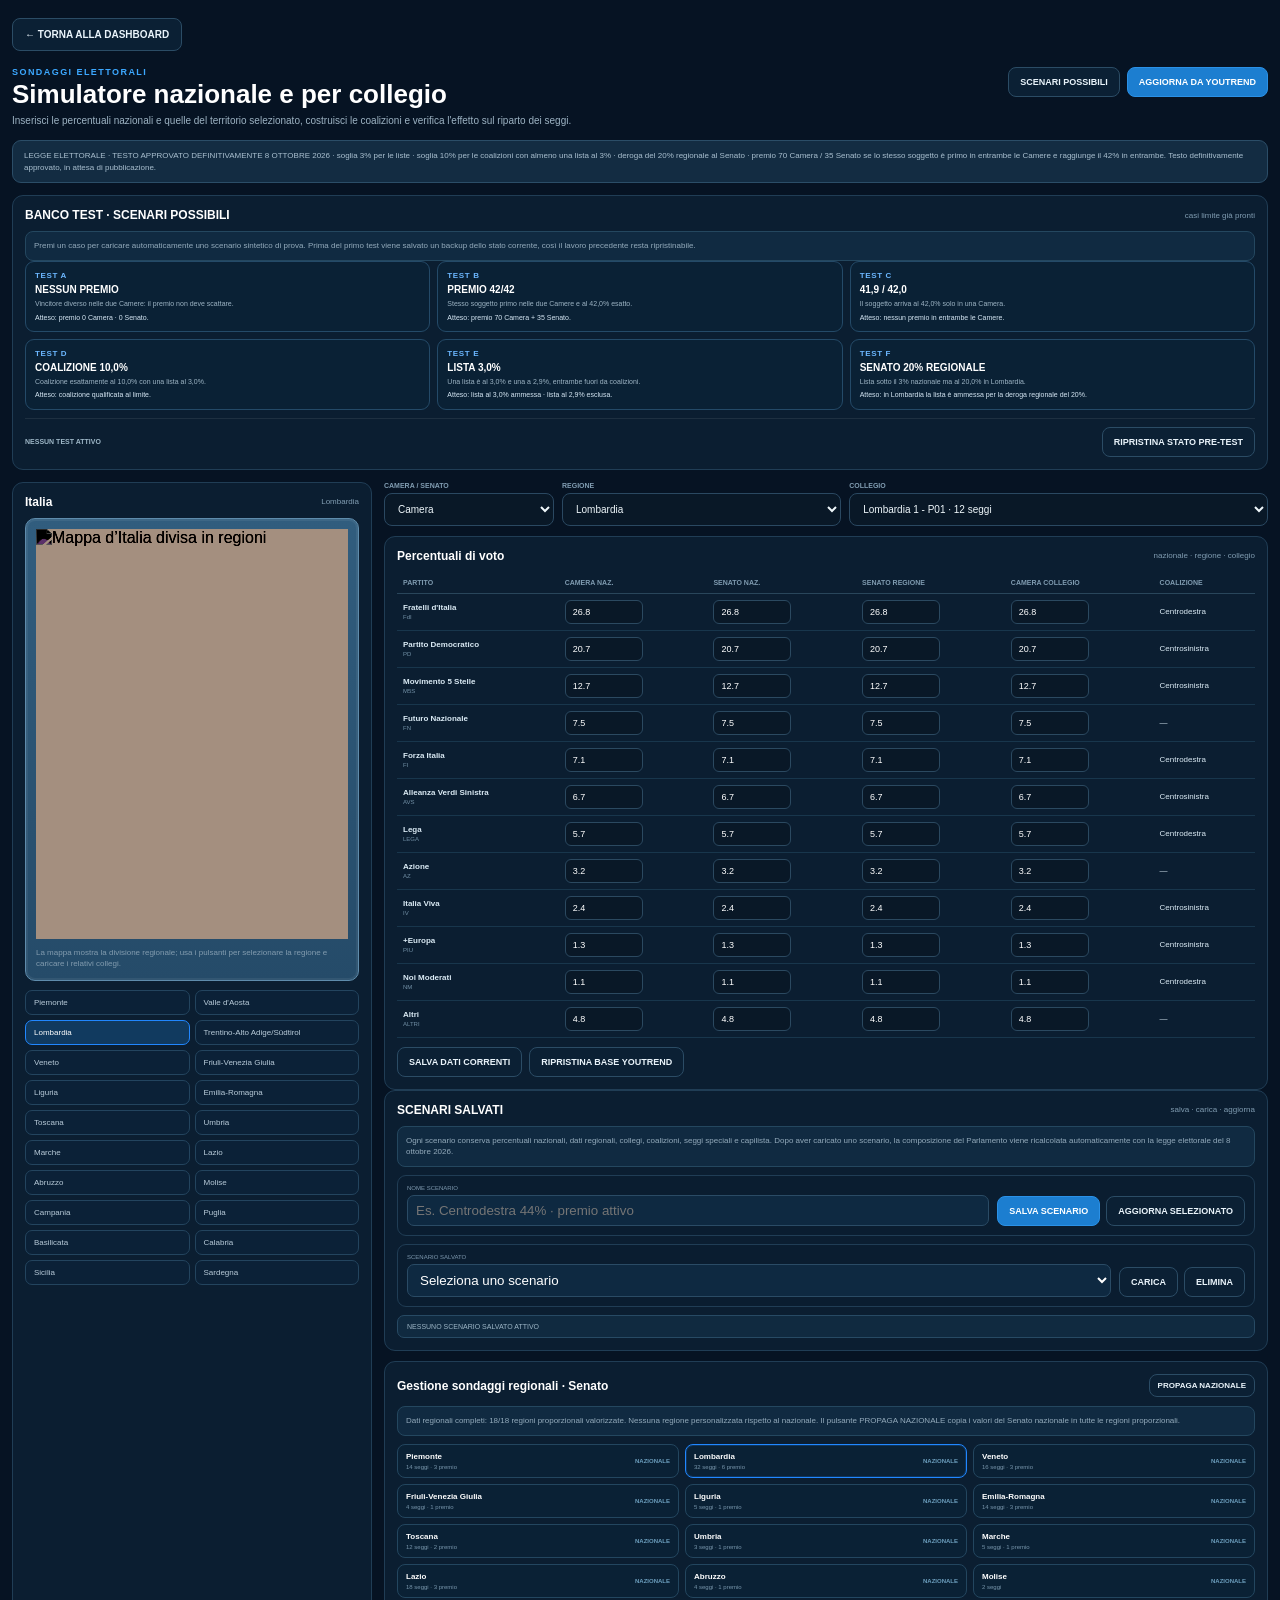
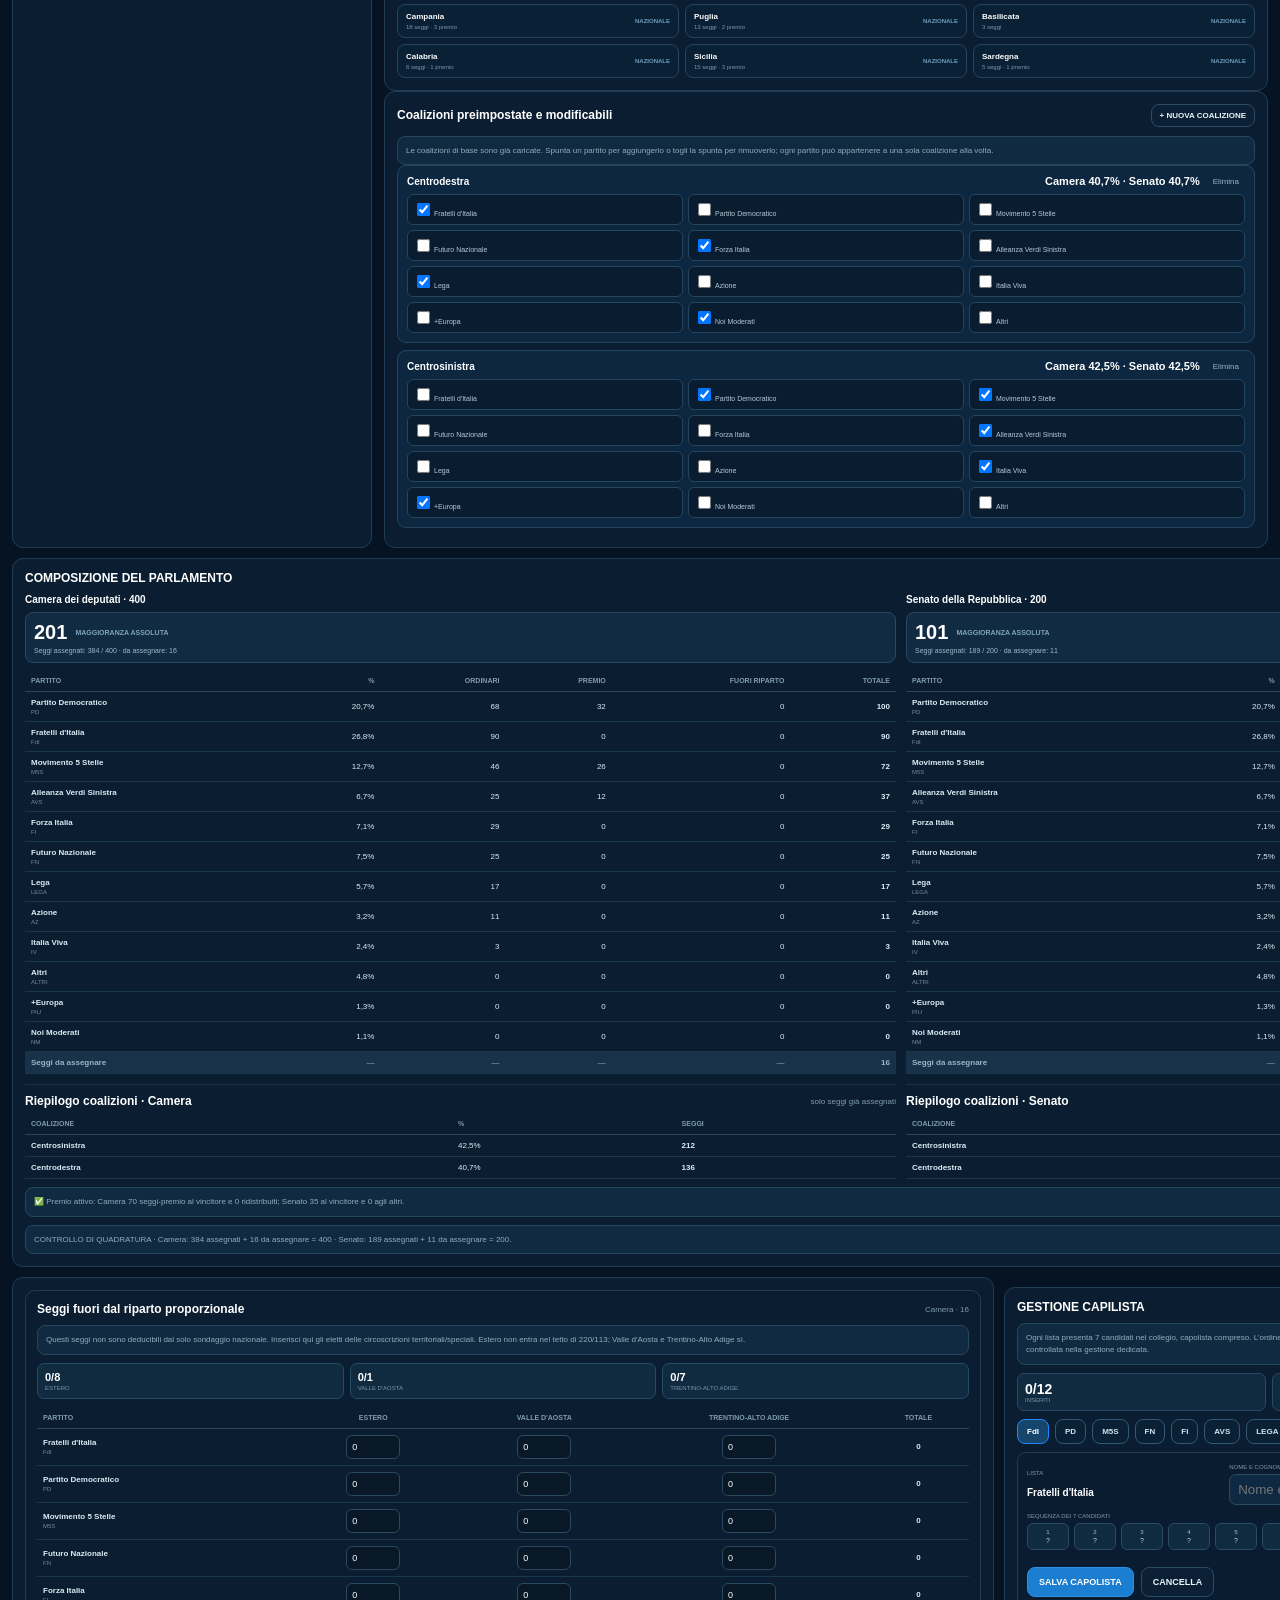
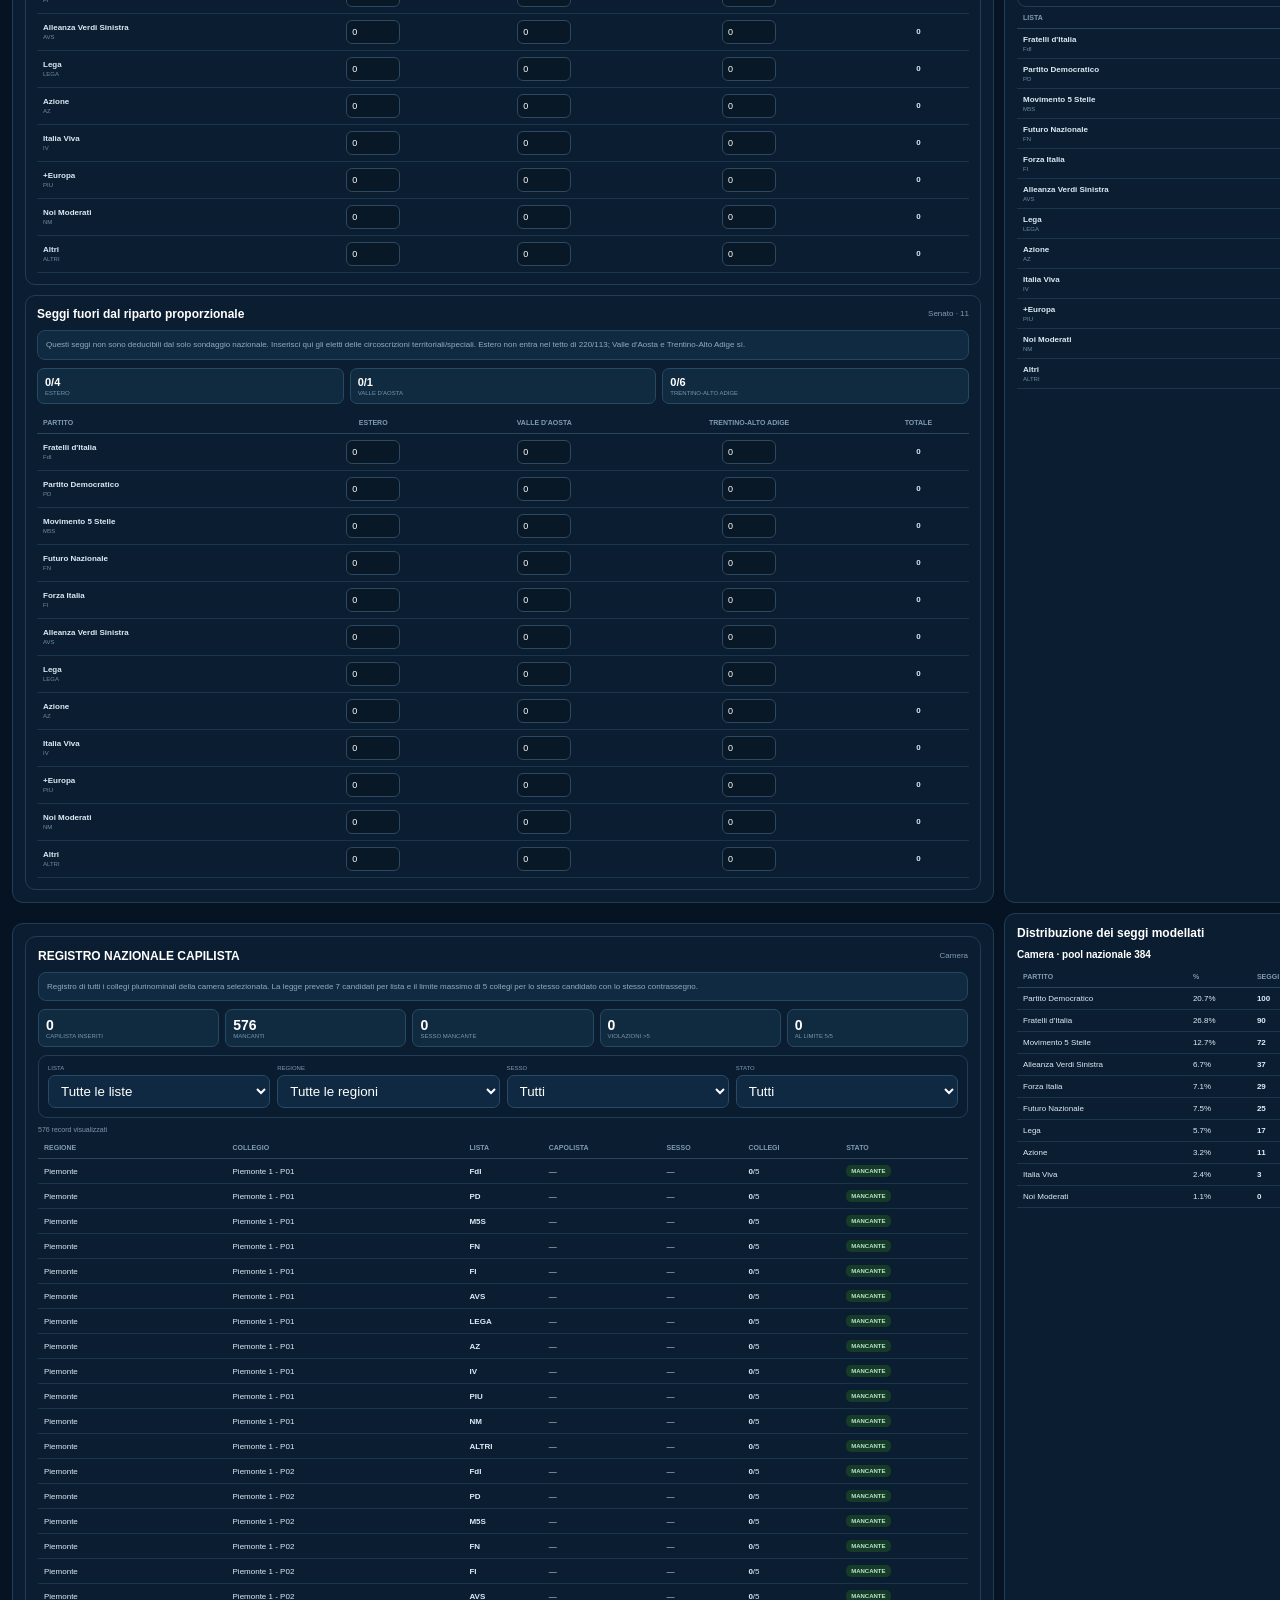
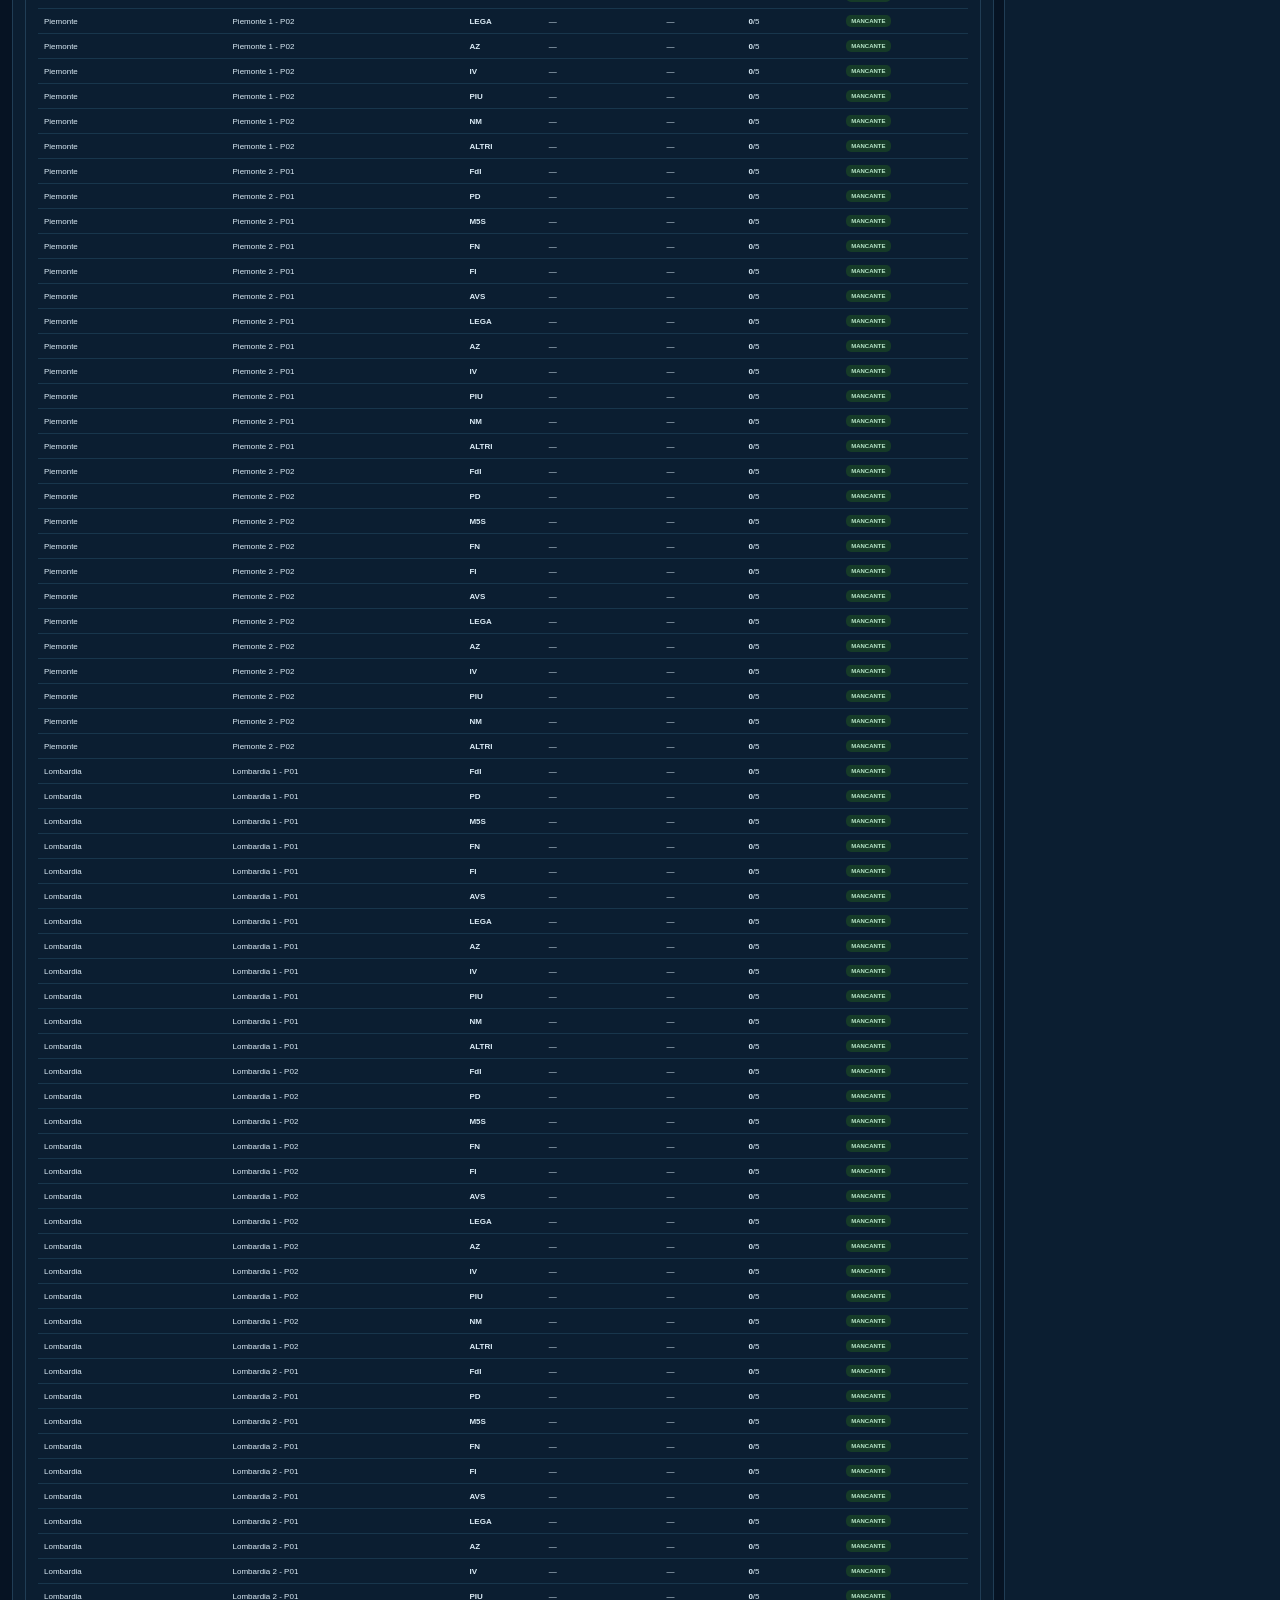
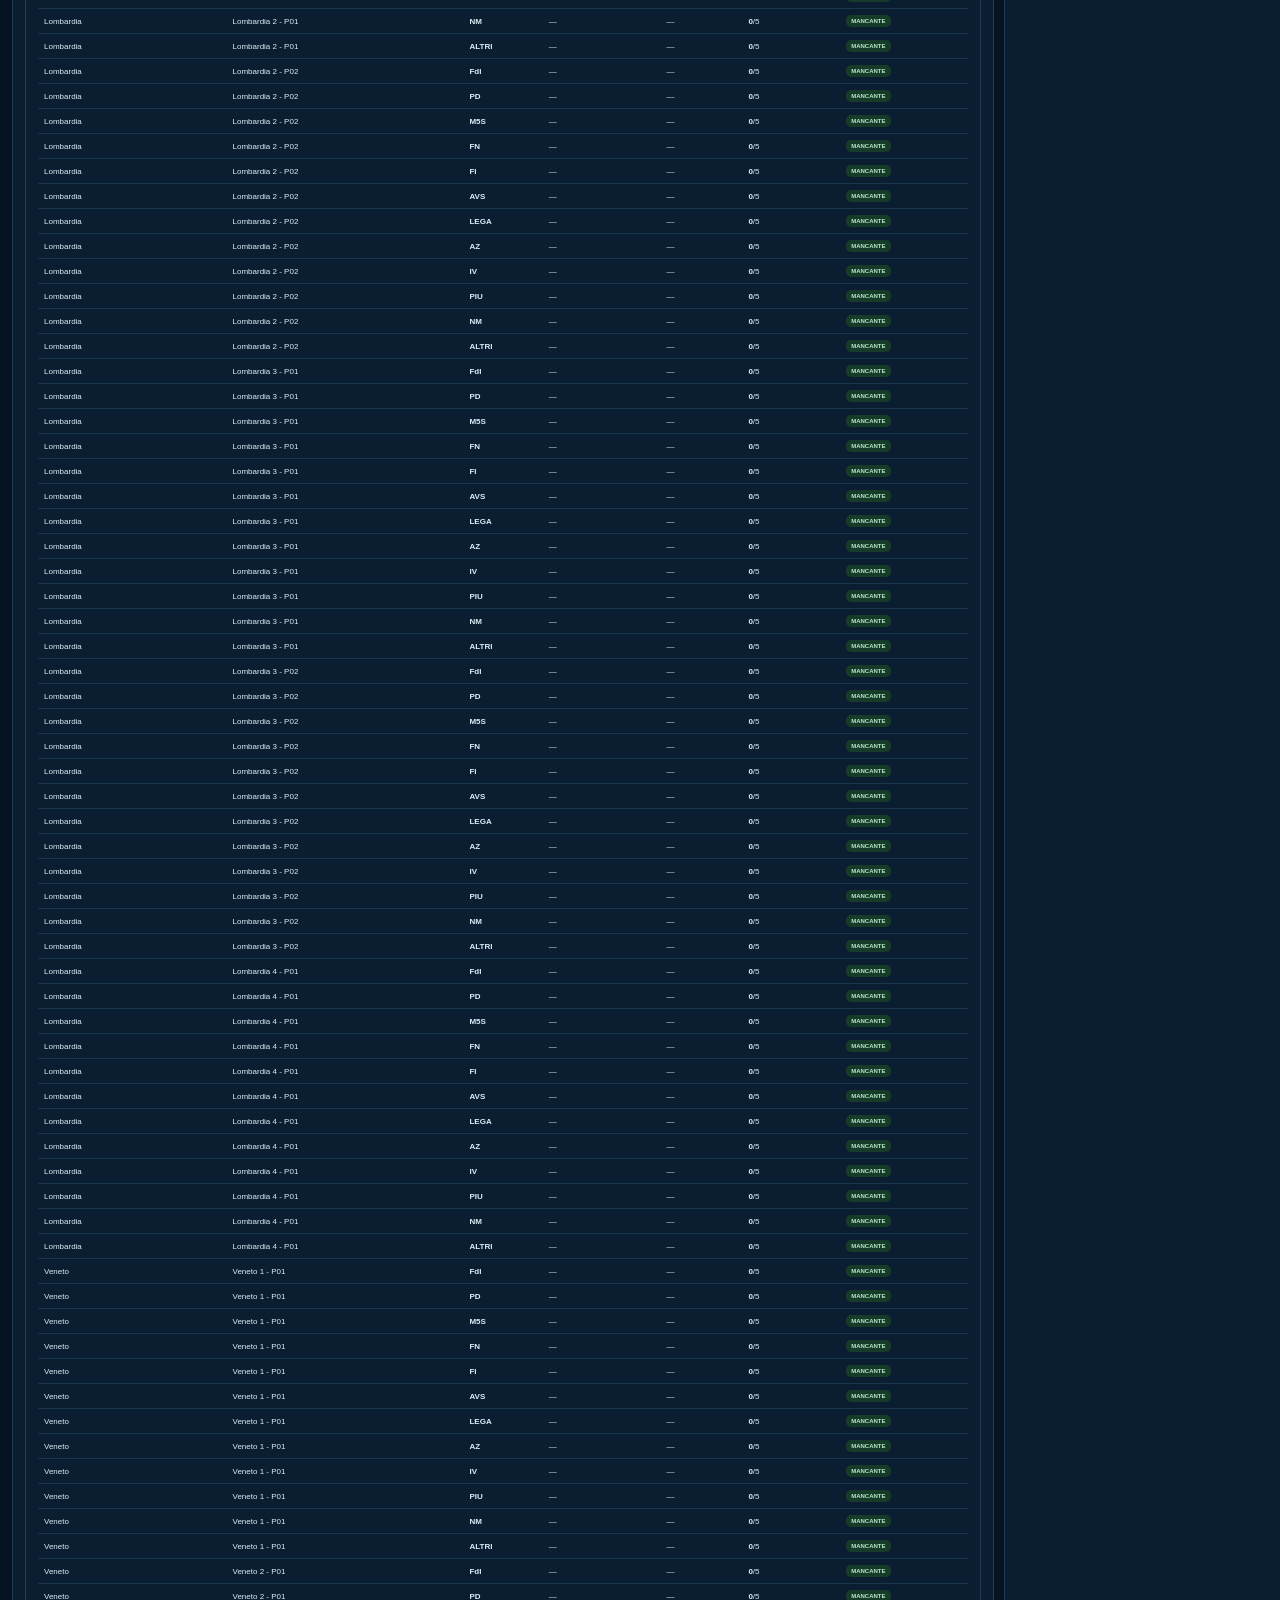
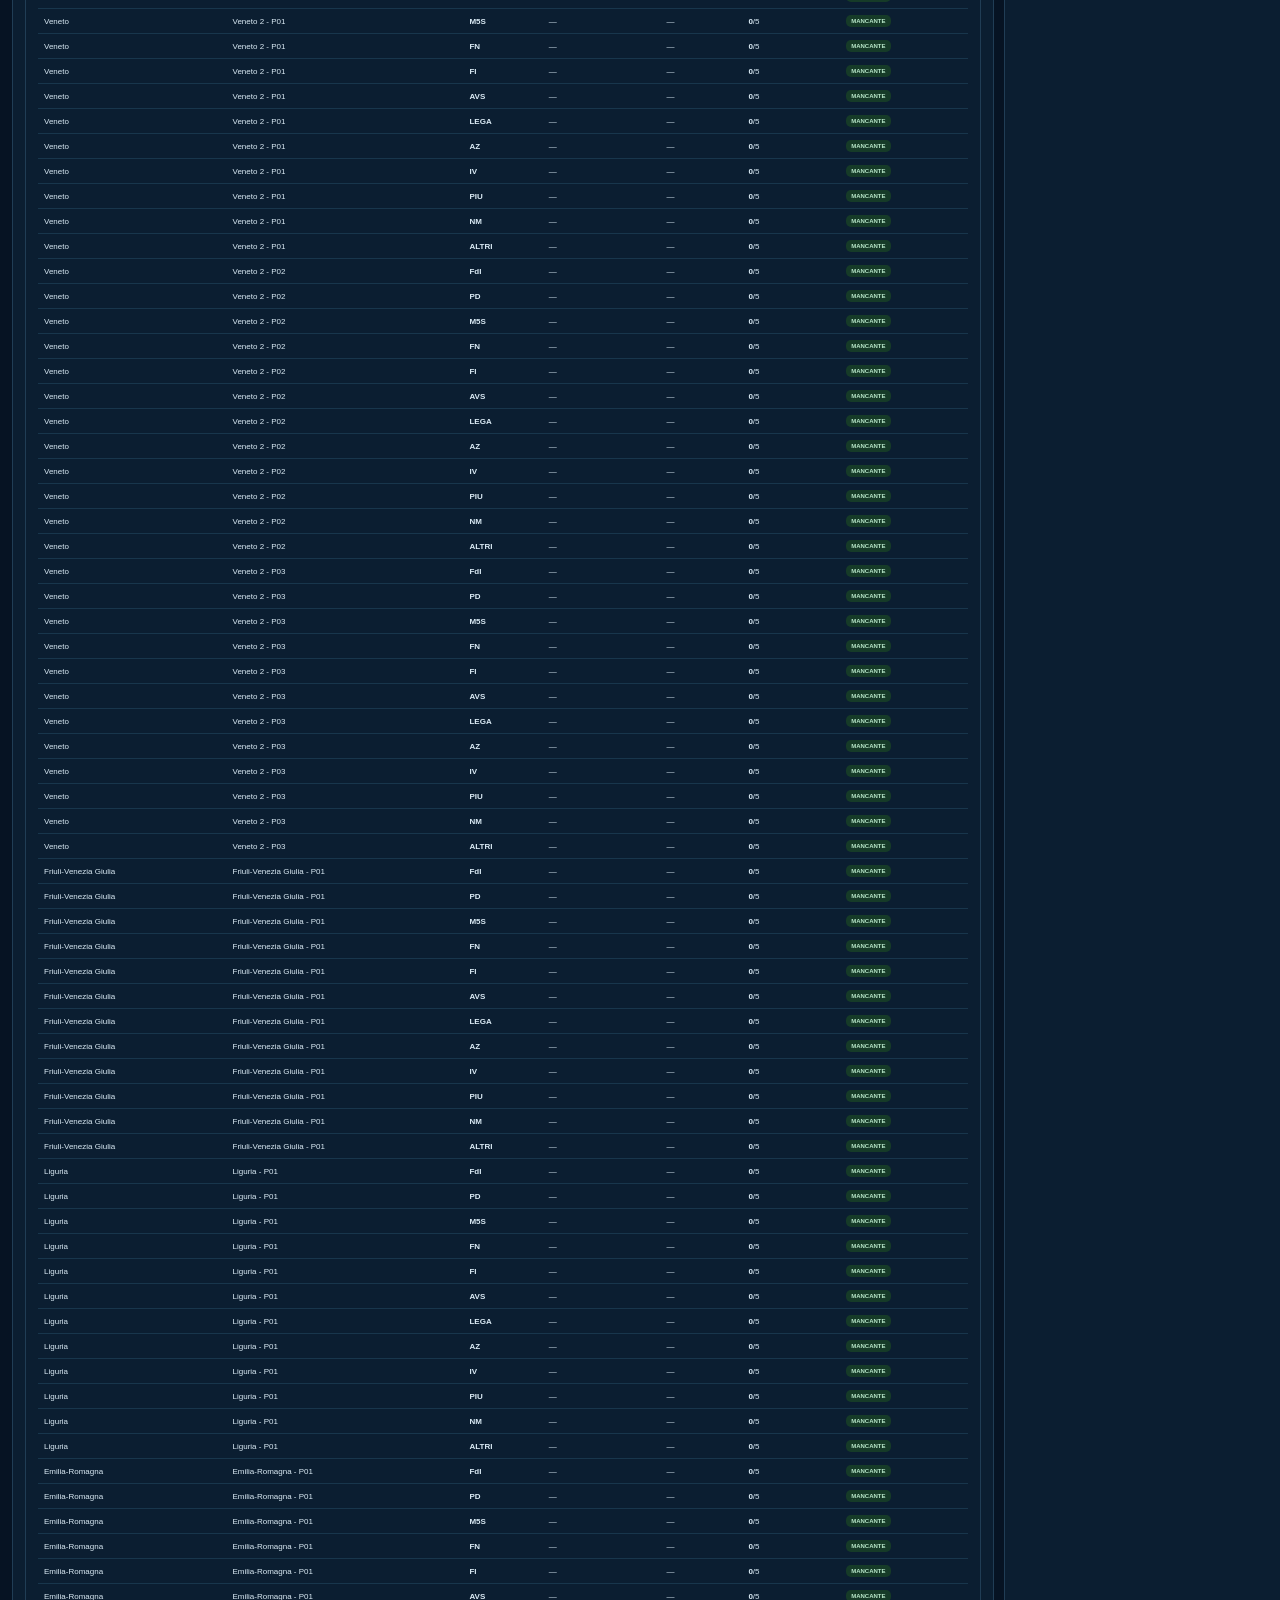
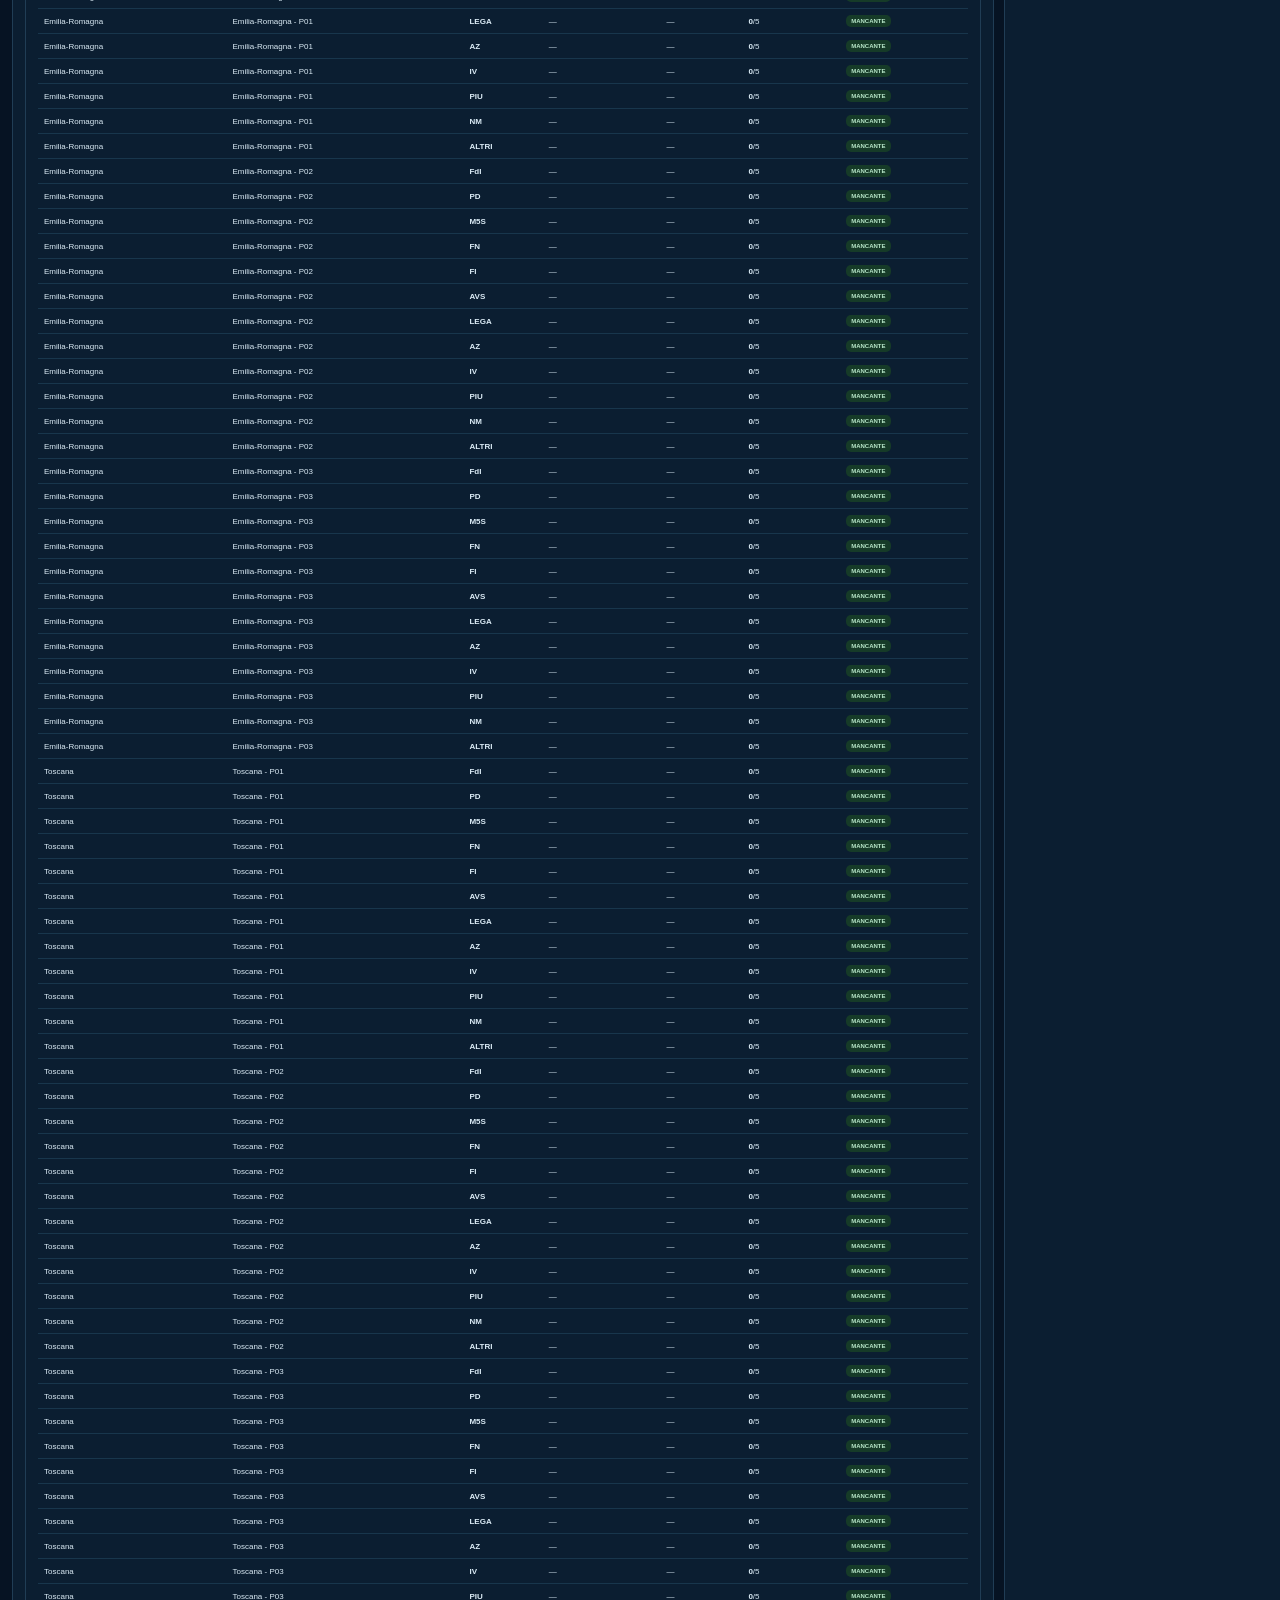
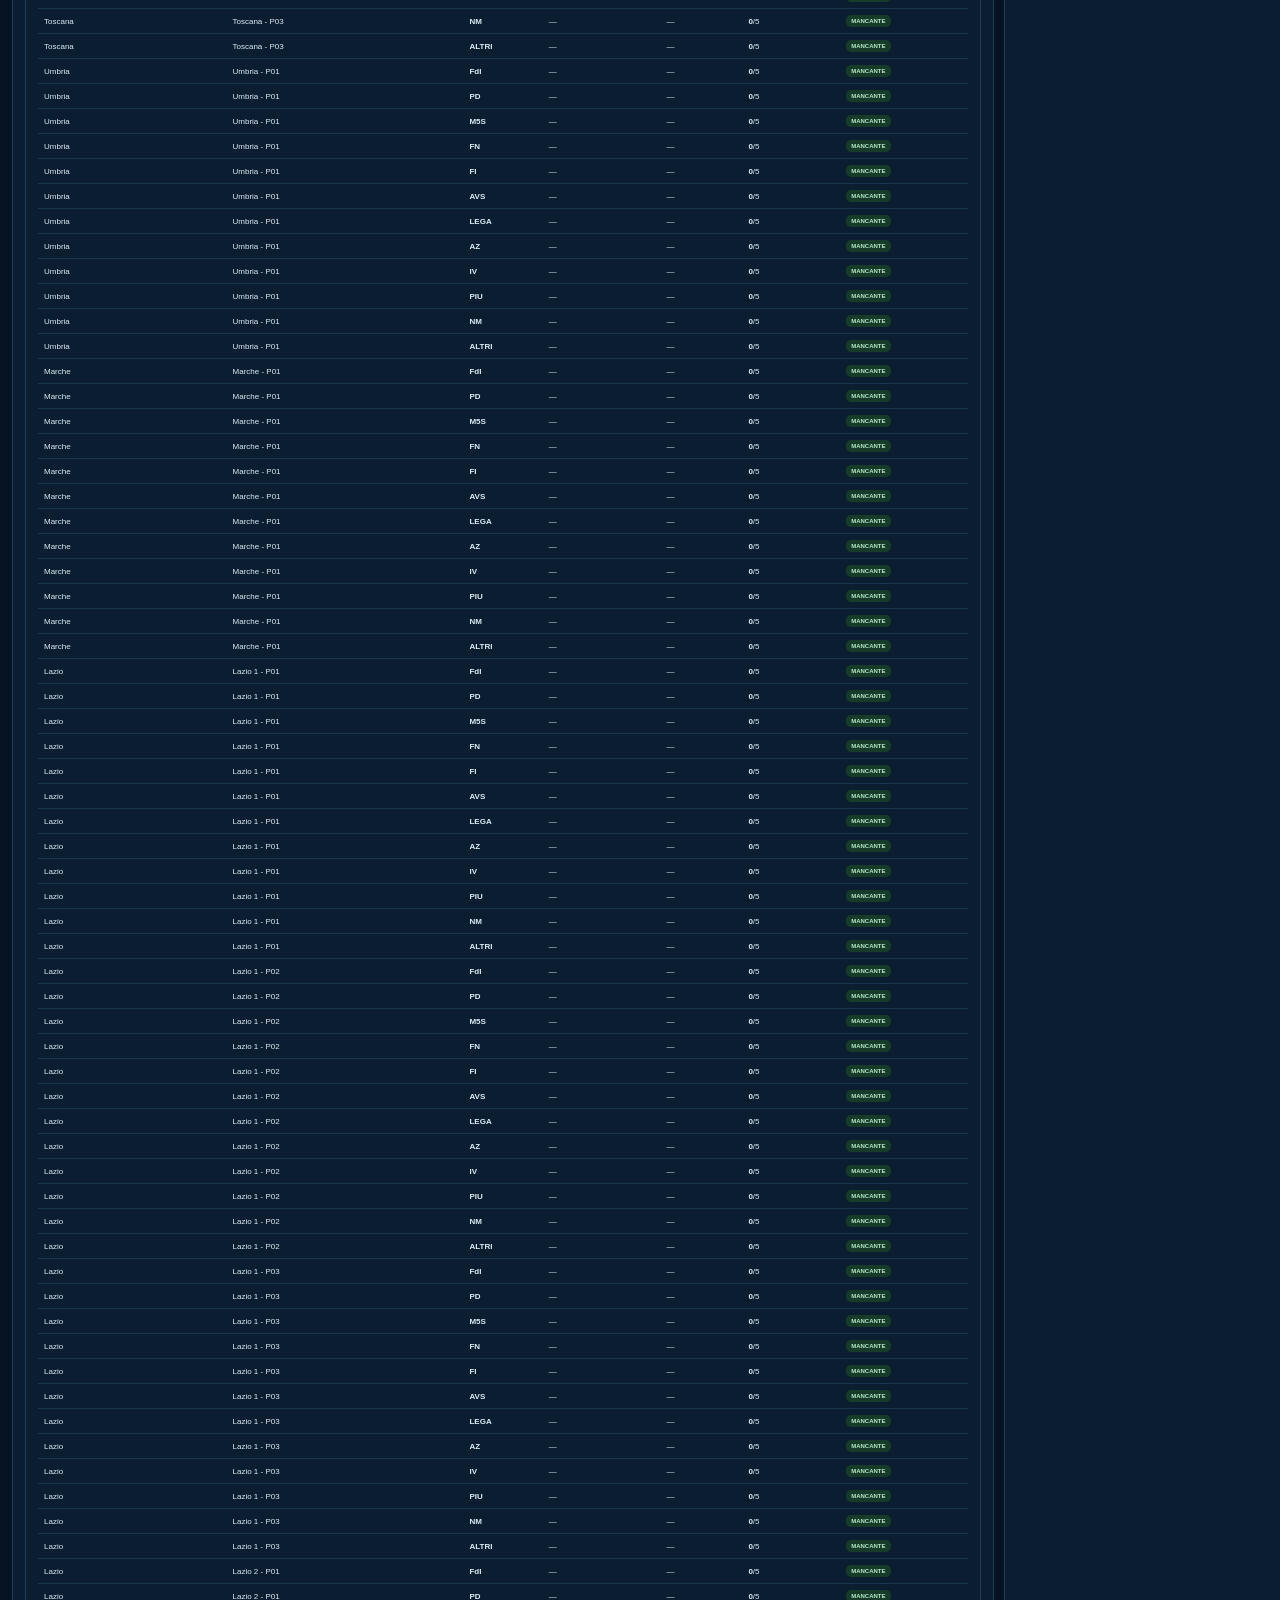
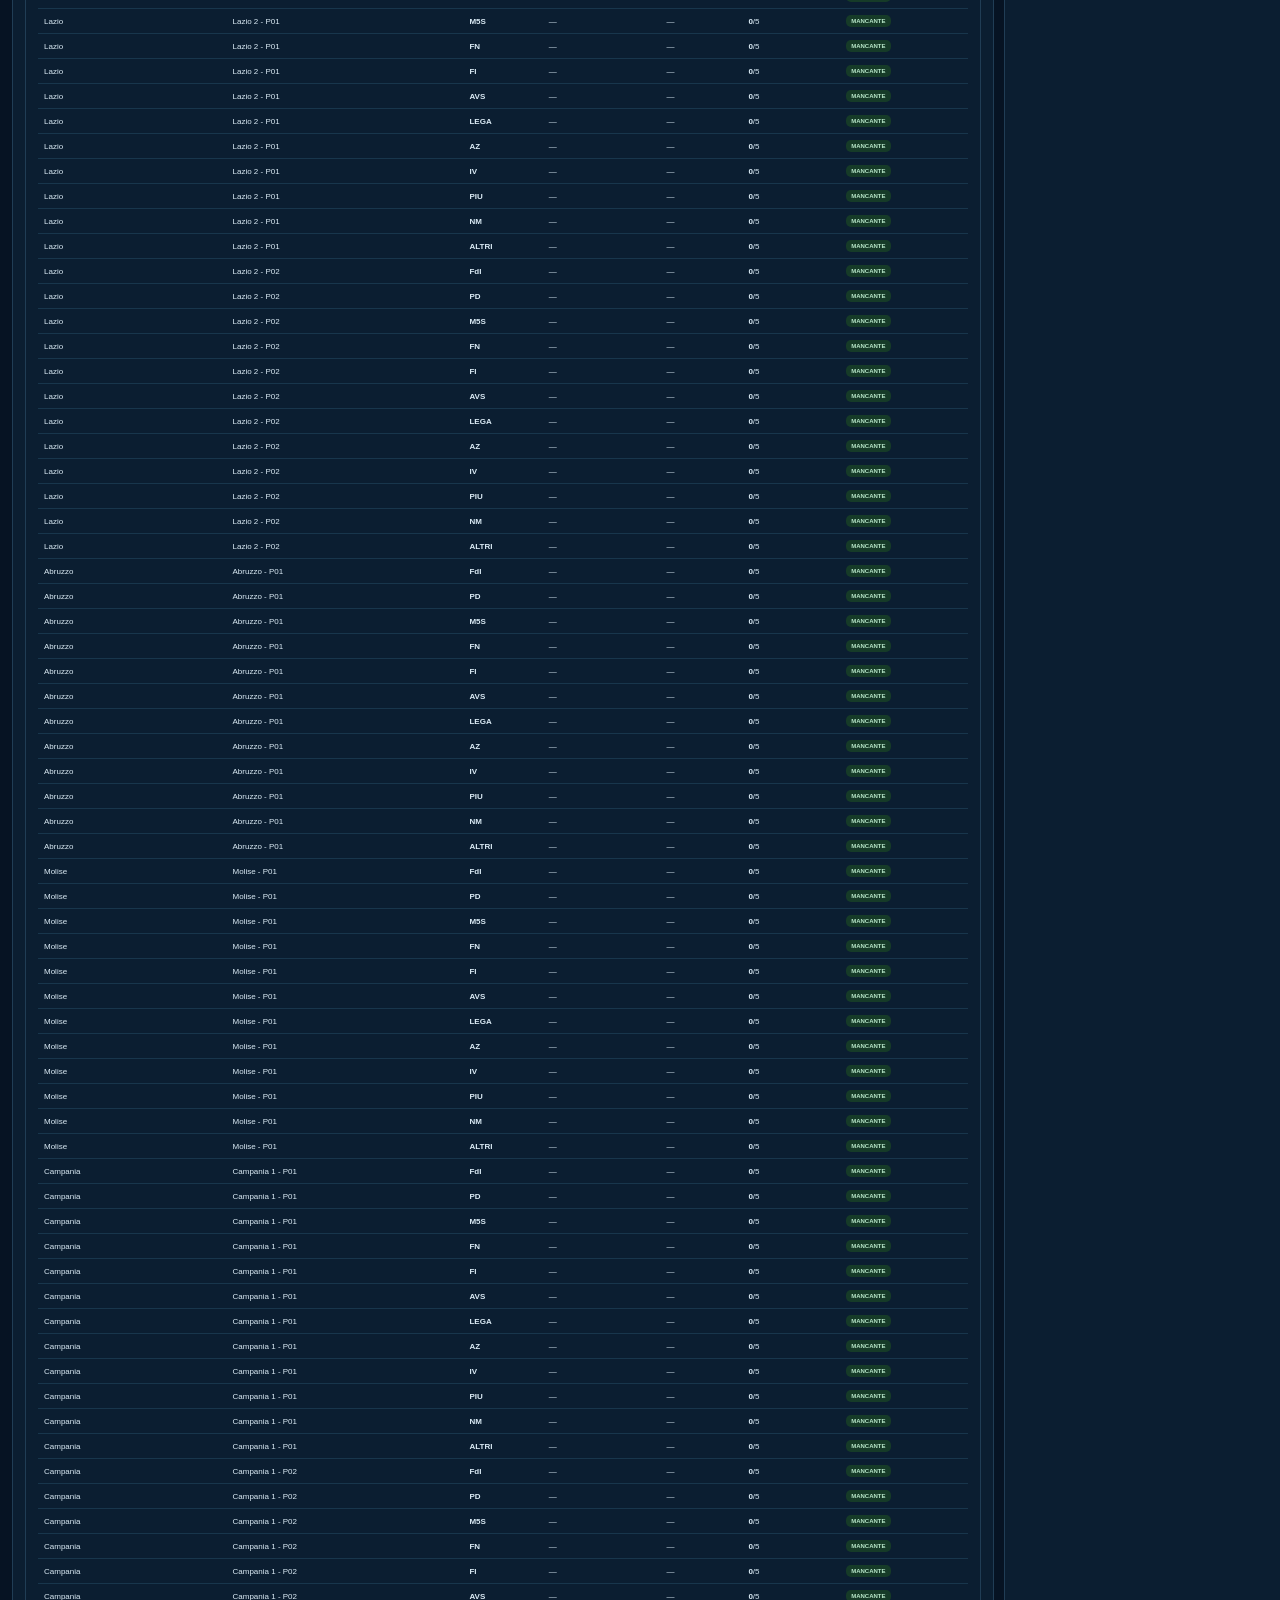
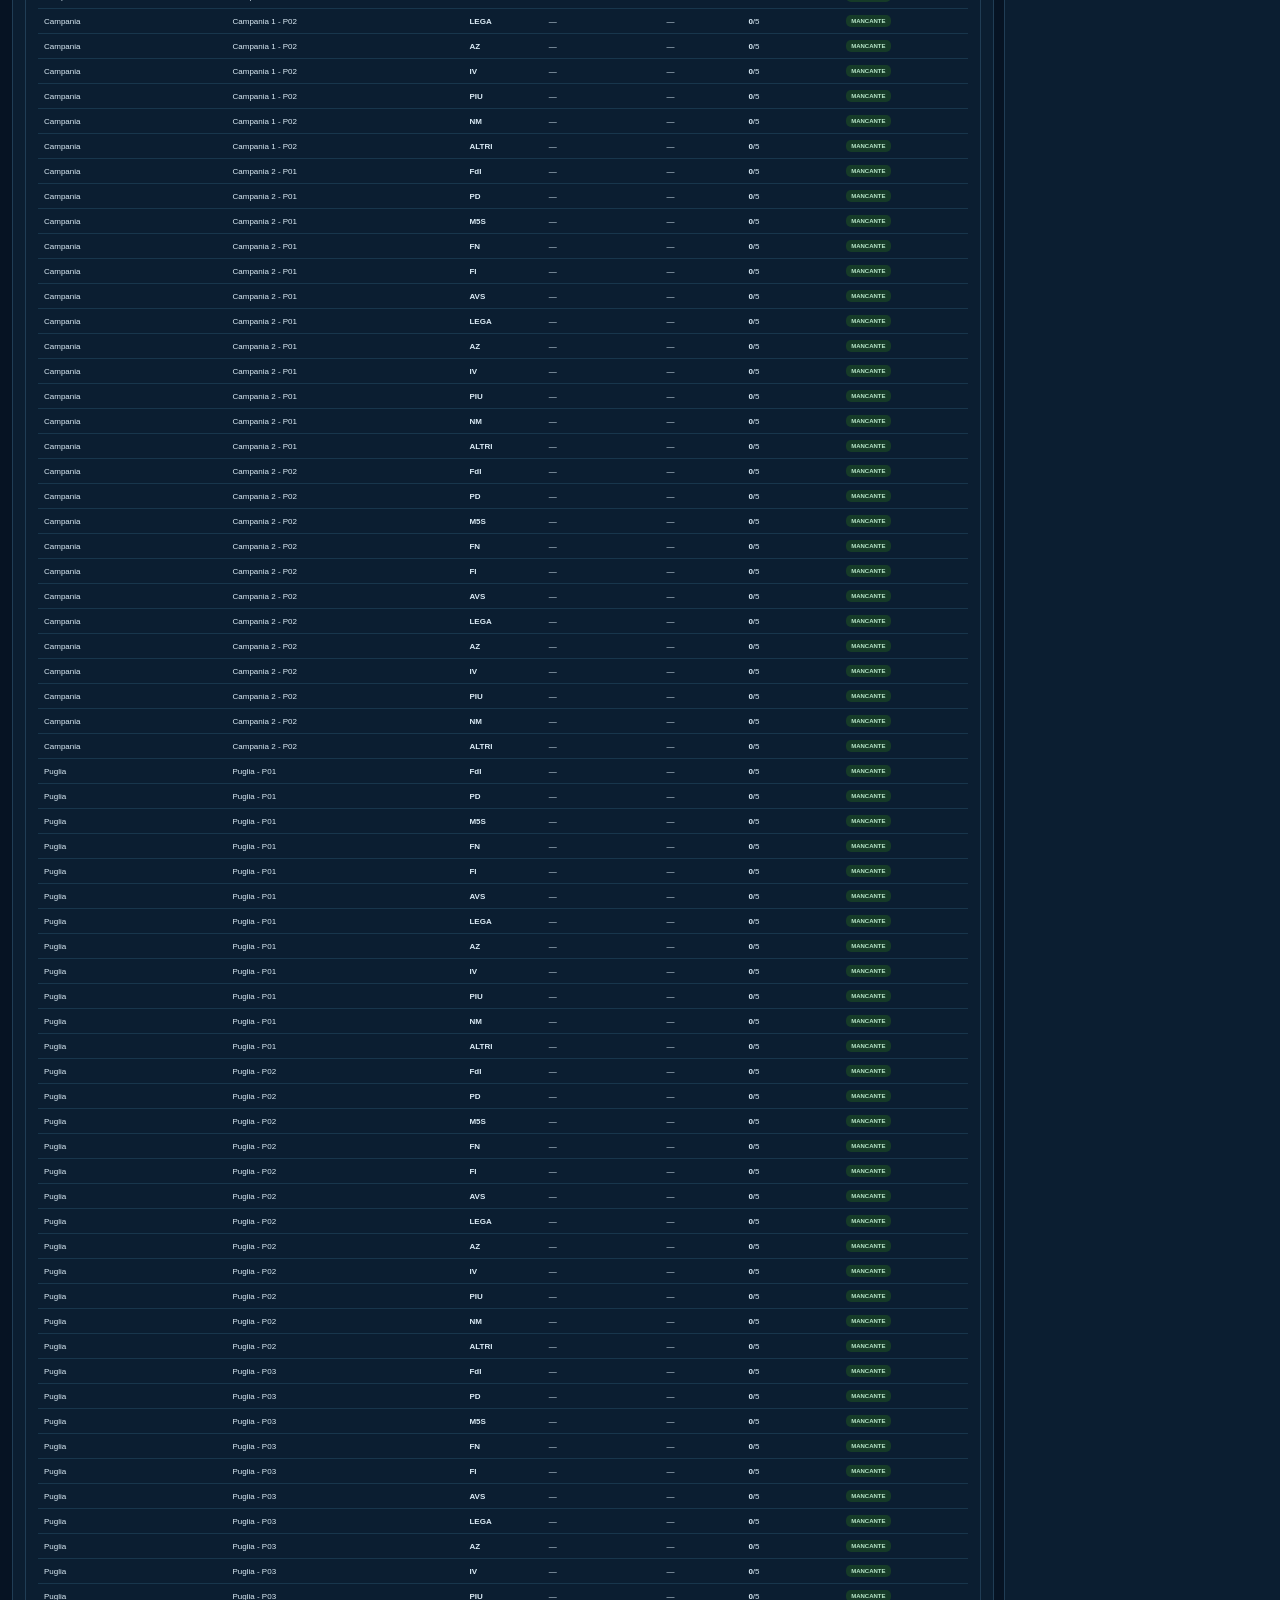
==== sondaggi.html @ 962aa052 "Fix: elimina richiamo residuo al vecchio ripristino posizione" ====
<!doctype html>
<html lang="it">
<head>
<meta charset="utf-8">
<meta name="viewport" content="width=device-width,initial-scale=1,viewport-fit=cover">
<title>Sondaggi — Nuovo sistema elettorale</title>
<style>
html,body{margin:0;padding:0;width:100%;min-height:100%;background:#061323;color:#eaf4fb;font-family:Arial,sans-serif}
body{overflow-x:hidden}
#page{width:100%;min-height:100vh;box-sizing:border-box;padding:12px}
#topnav{display:flex;align-items:center;margin:0 0 10px;position:sticky;top:0;z-index:50;background:#061323;padding:6px 0}#back{display:inline-flex;align-items:center;justify-content:center;gap:6px;padding:10px 12px;border:1px solid #2b4c65;border-radius:8px;background:#0b2034;color:#eaf4fb;font-size:10px;font-weight:900;cursor:pointer}
#tab-sondaggi{display:block;width:100%;min-width:0}
@media(max-width:700px){
  #page{padding:8px}
  #topnav{display:block}
  #back{width:100%;min-height:42px;font-size:11px}
}
</style>
</head>
<body>
<div id="page">
  <div id="topnav">
    <button id="back" type="button">← TORNA ALLA DASHBOARD</button>
  </div>
  <div id="tab-sondaggi"></div>
</div>
<script>
(function(){
  "use strict";
  const back=document.getElementById("back");
  if("scrollRestoration" in history)history.scrollRestoration="manual";
  function goTop(){
    try{window.scrollTo(0,0);}catch(_){}
  }
  window.addEventListener("pageshow",goTop);
  window.addEventListener("load",()=>{goTop();setTimeout(goTop,150);setTimeout(goTop,500);});
  back.addEventListener("click",()=>{
    window.location.href="index.html?v=20261011-dashboard";
  });
  const s=document.createElement("script");
  s.id="sondaggi-app-standalone";
  s.src="sondaggi-app.js?v=20261011-scenari3";
  s.async=false;
  s.addEventListener("load",()=>{
    goTop();
    setTimeout(goTop,80);
    setTimeout(goTop,250);
    setTimeout(goTop,700);
  });
  s.addEventListener("error",()=>{
    const host=document.getElementById("tab-sondaggi");
    host.innerHTML='<div style="padding:16px;border:1px solid #7a3044;border-radius:10px;background:#321522;color:#ffd7df;font:600 13px/1.4 Arial,sans-serif">Impossibile caricare il modulo Sondaggi.</div>';
  });
  (document.head||document.documentElement).appendChild(s);
})();
</script>
</body>
</html>
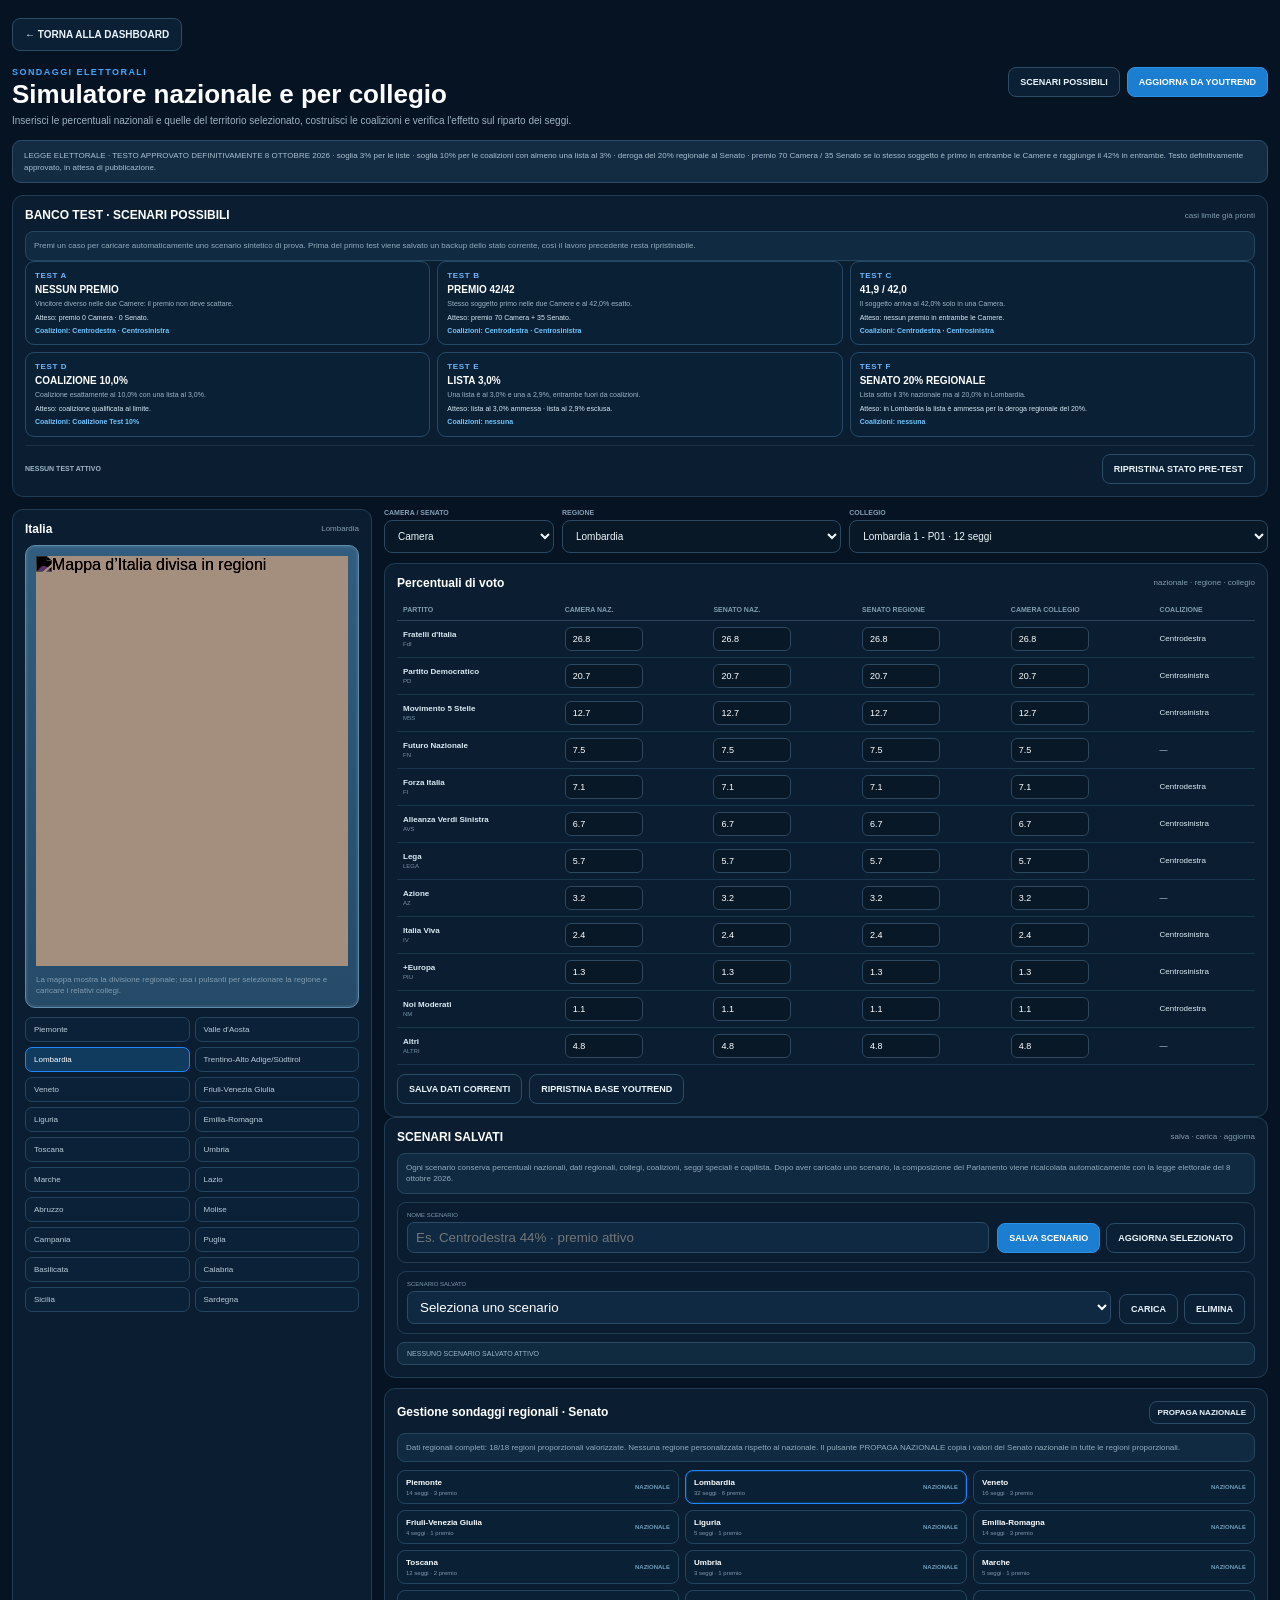
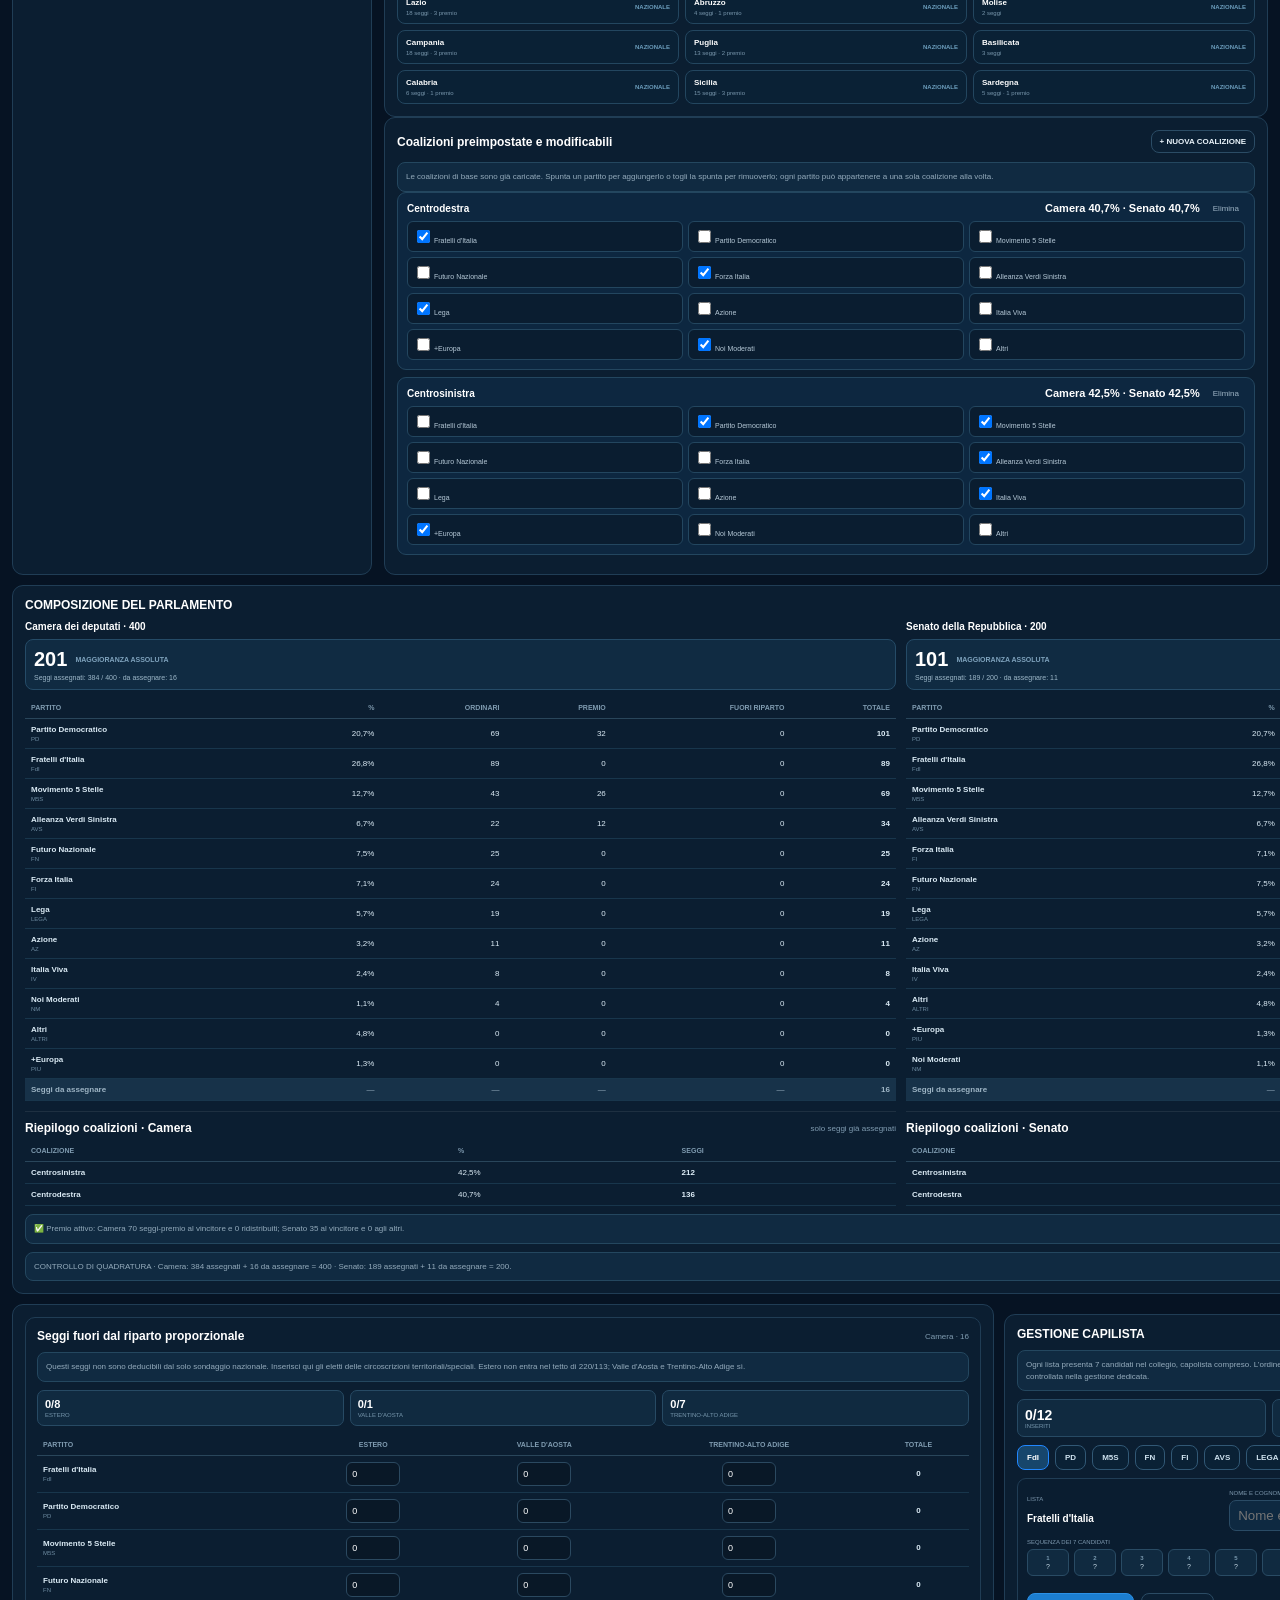
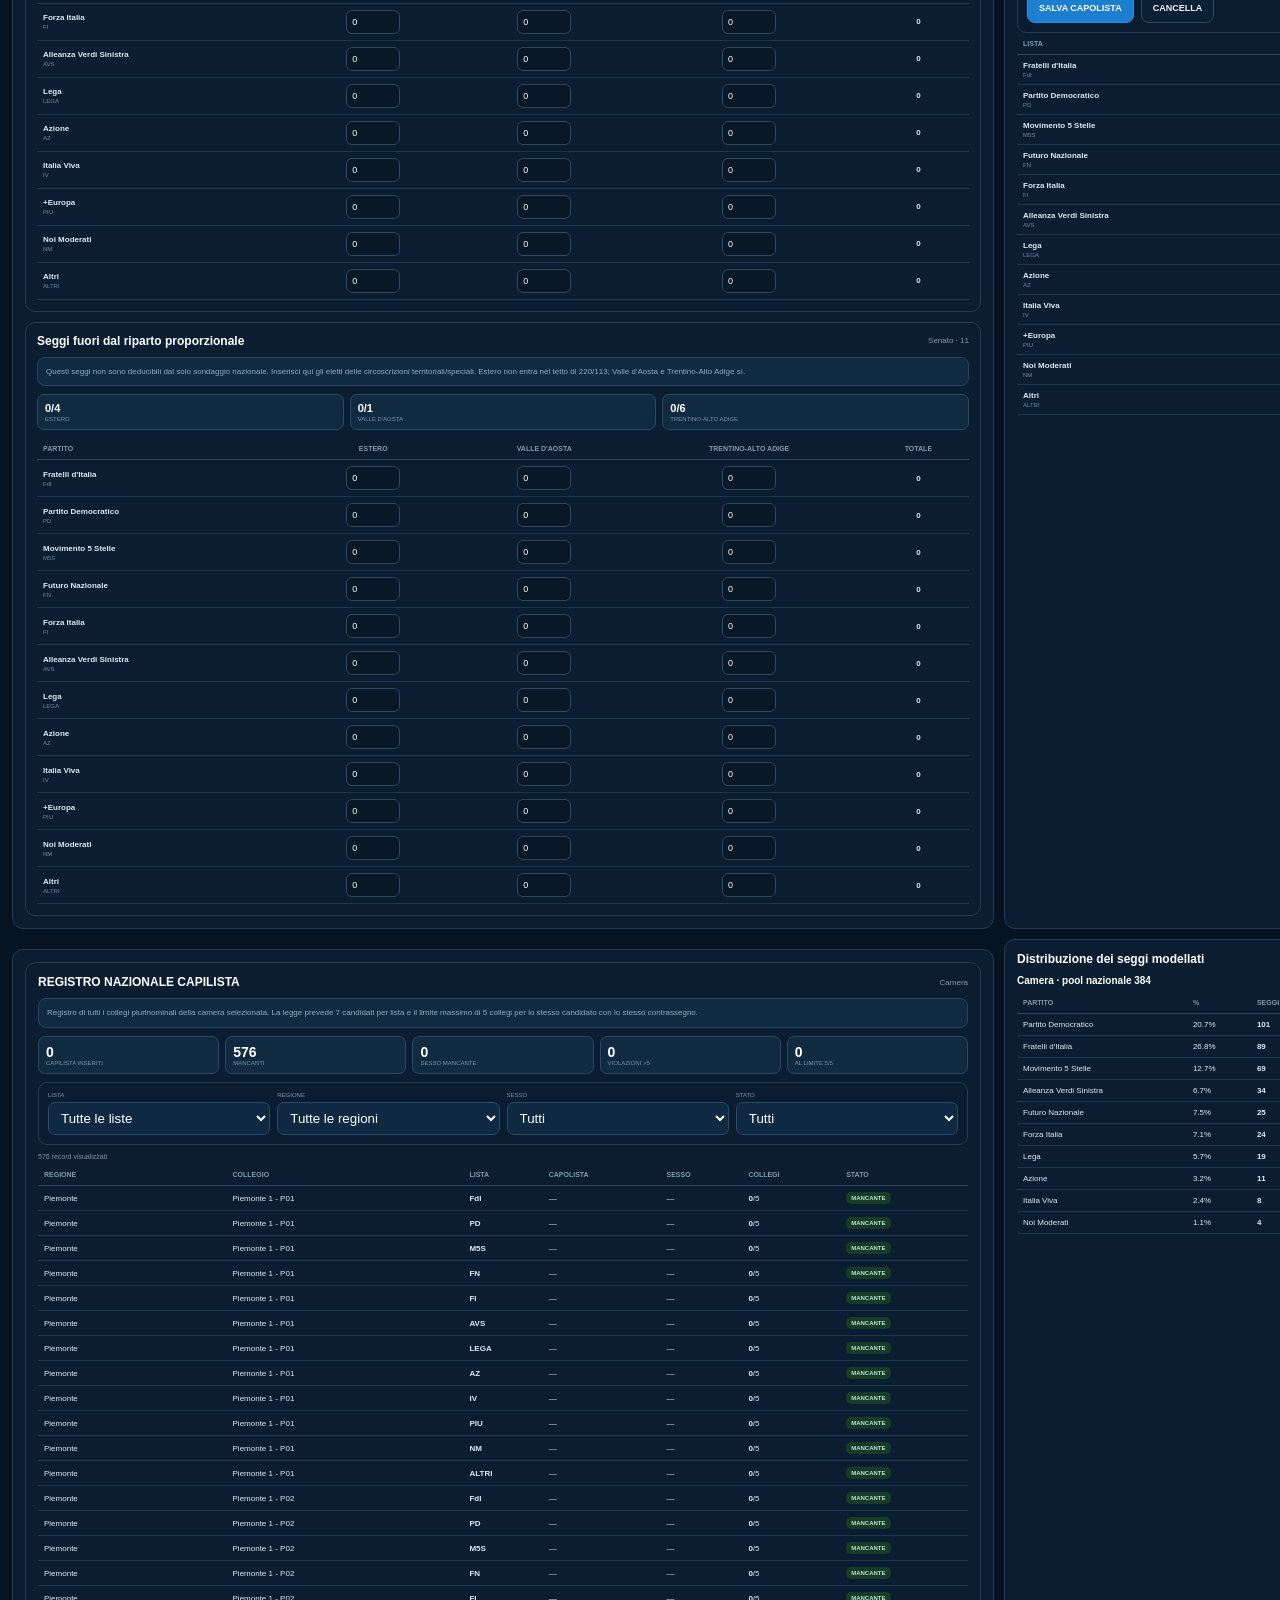
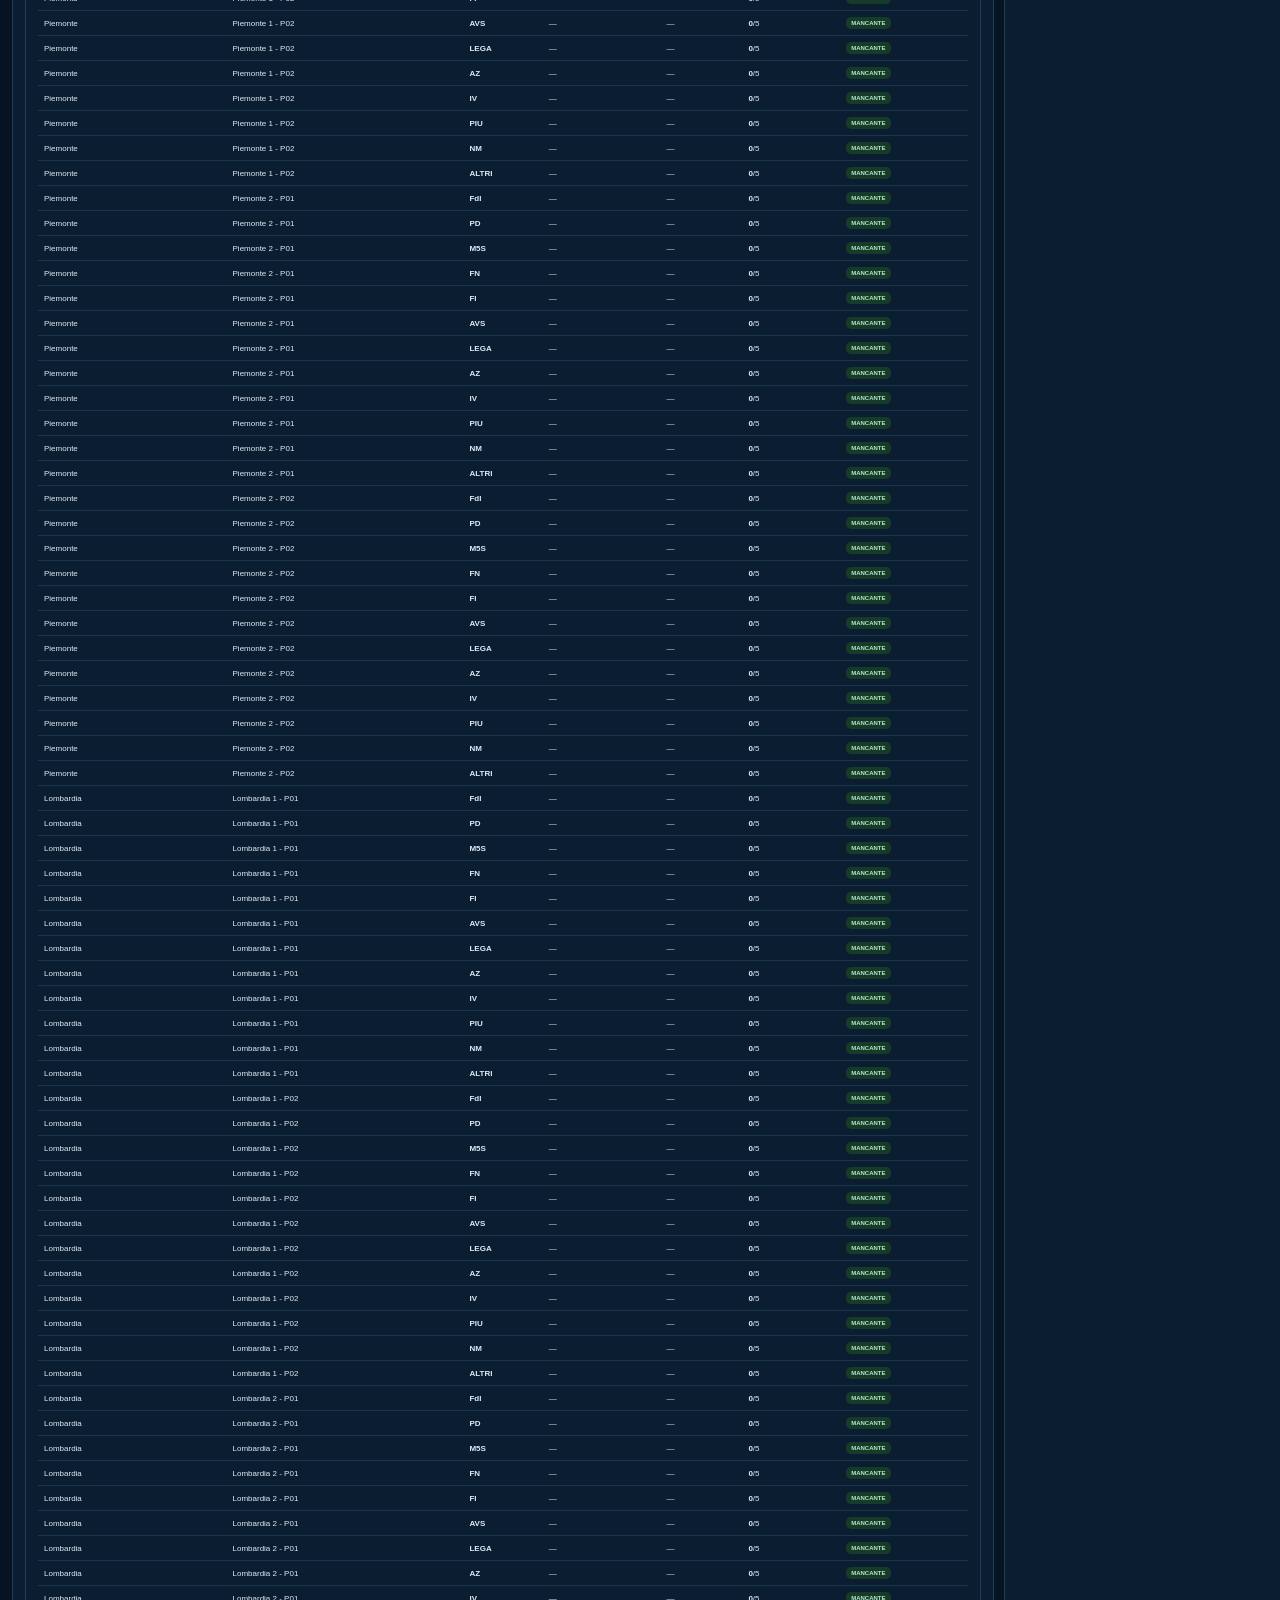
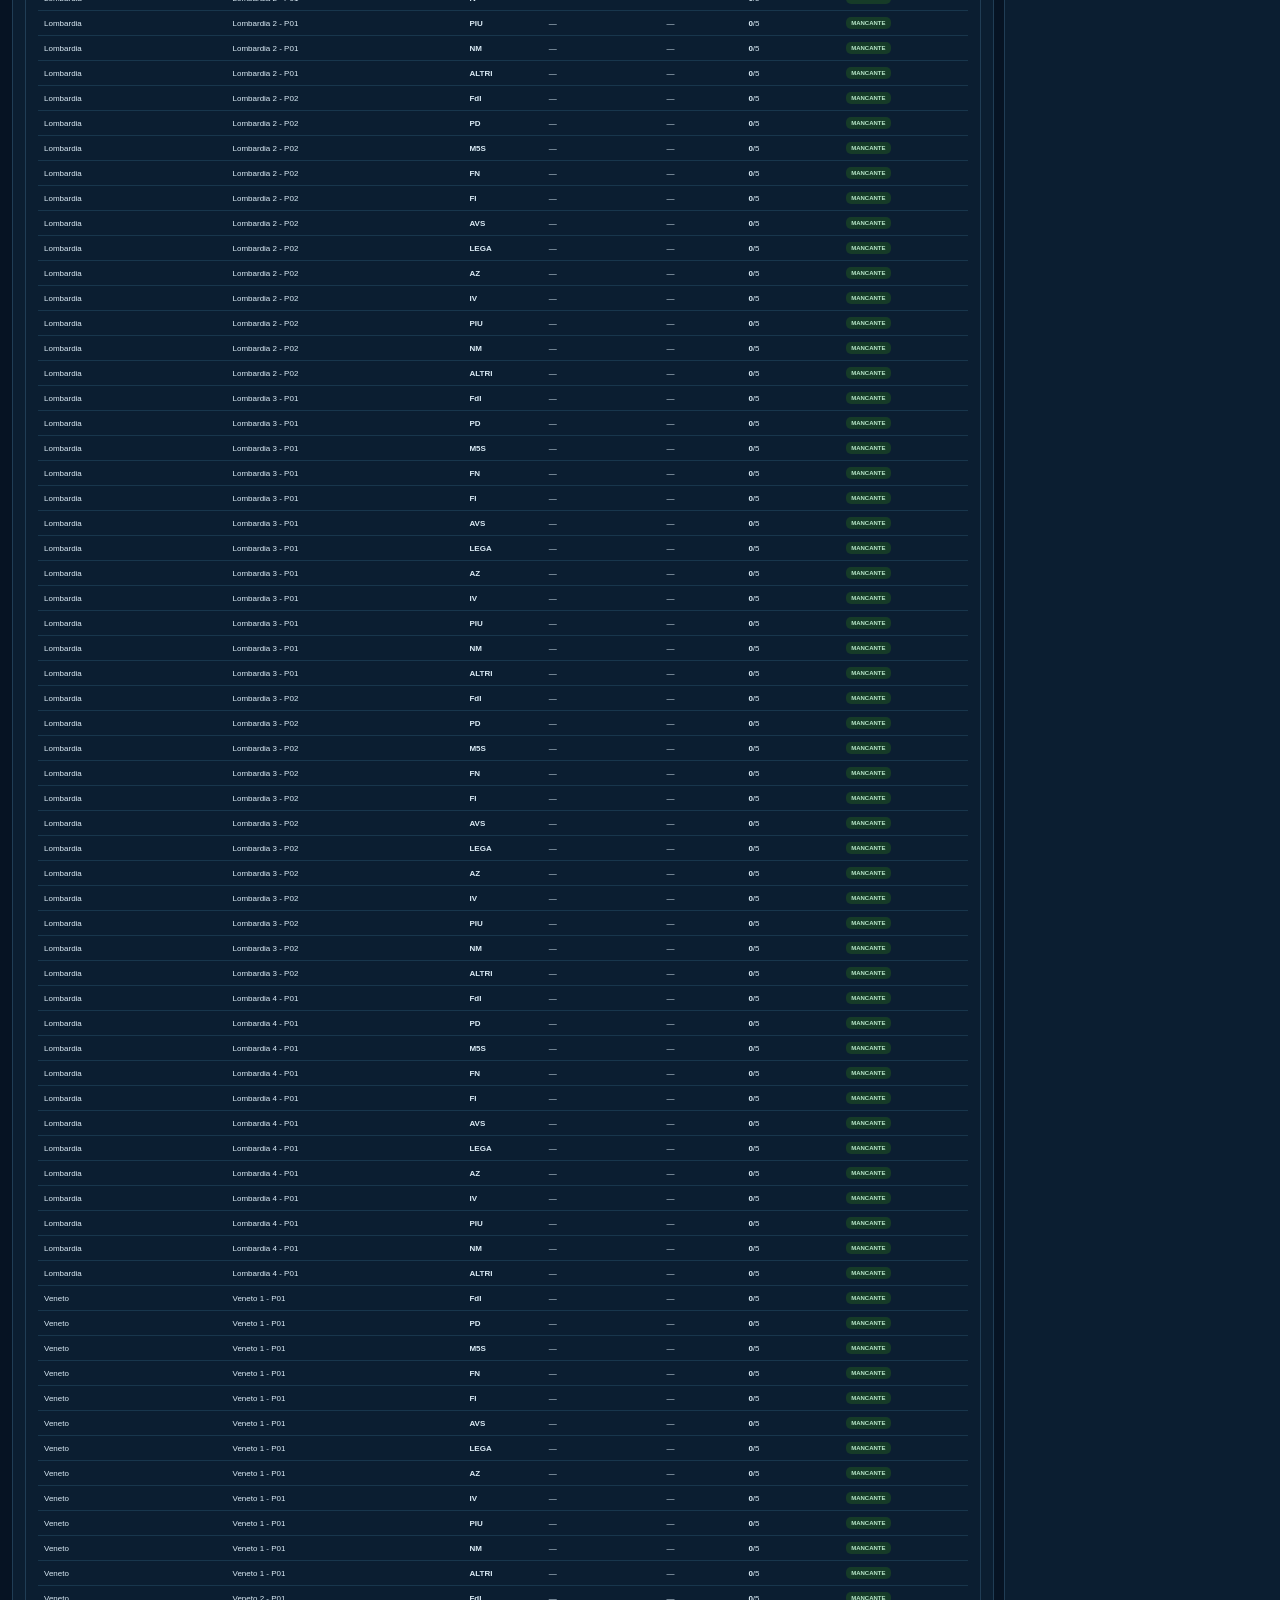
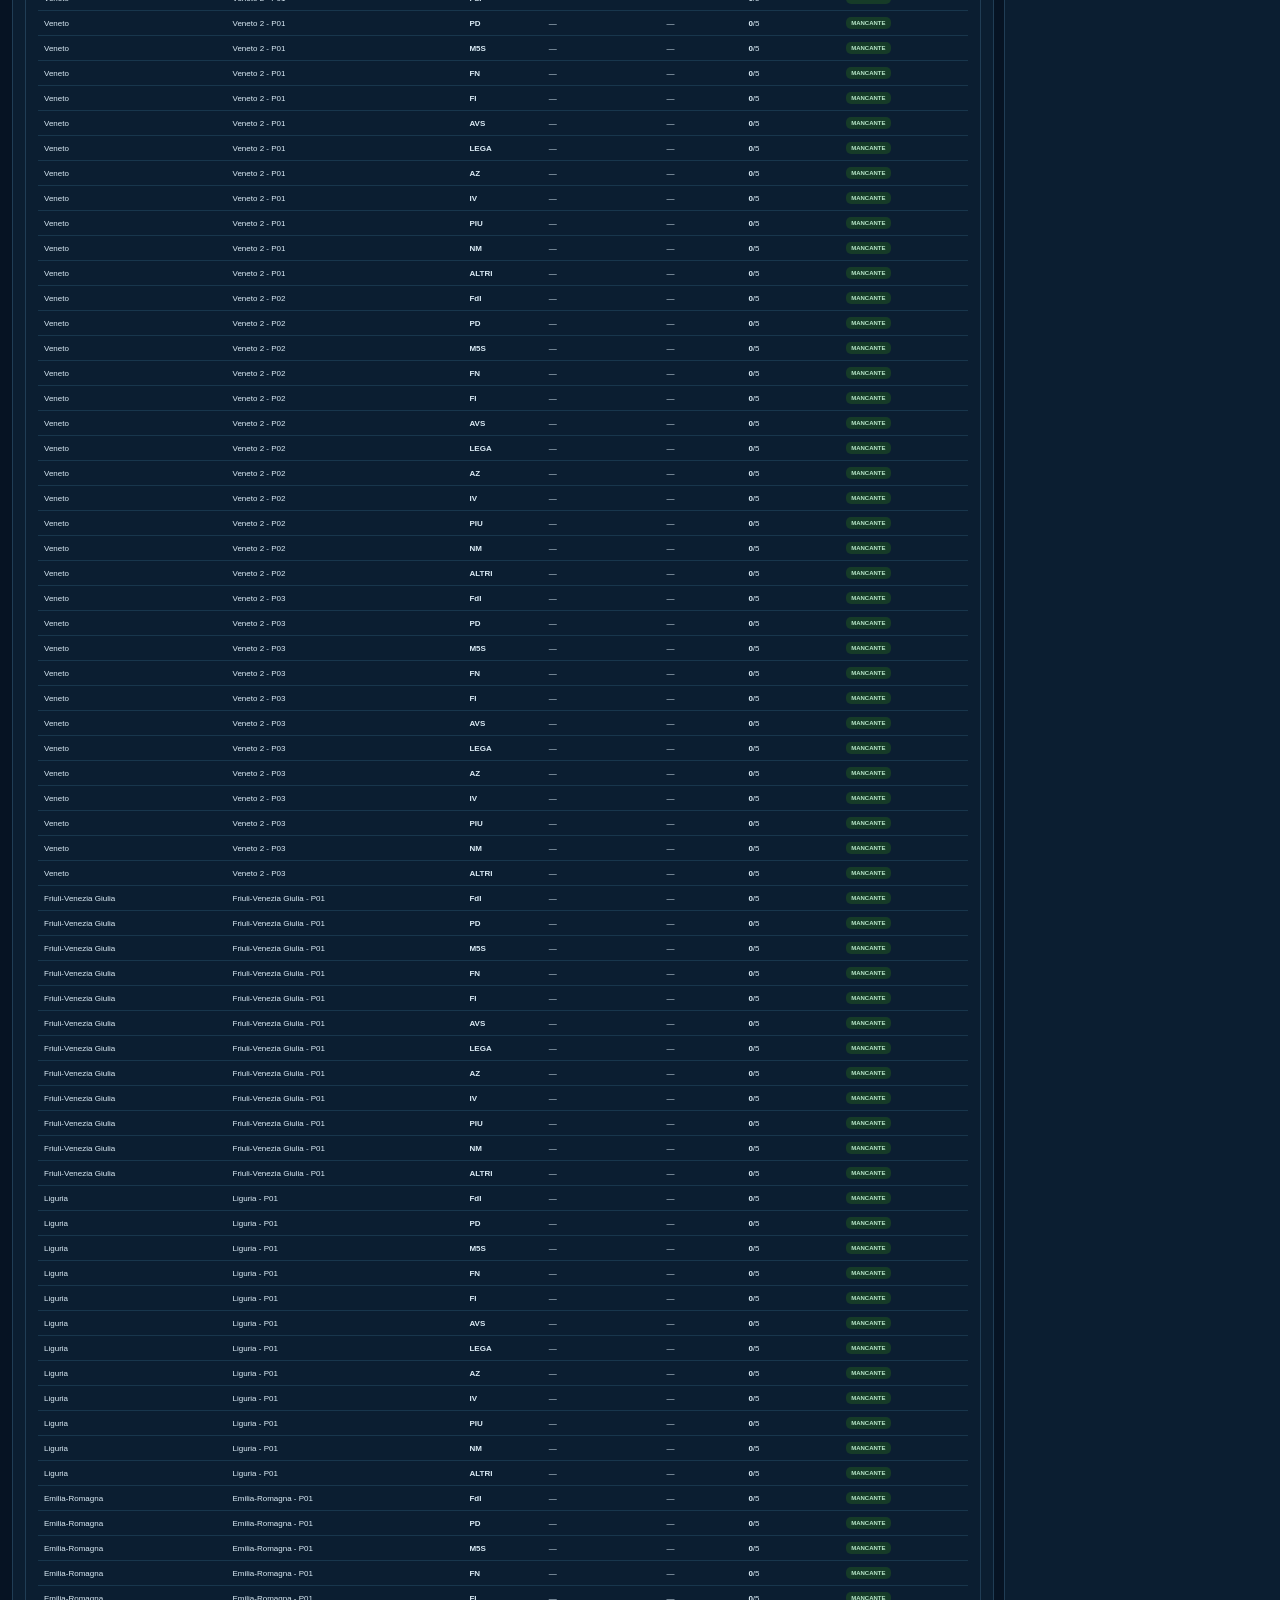
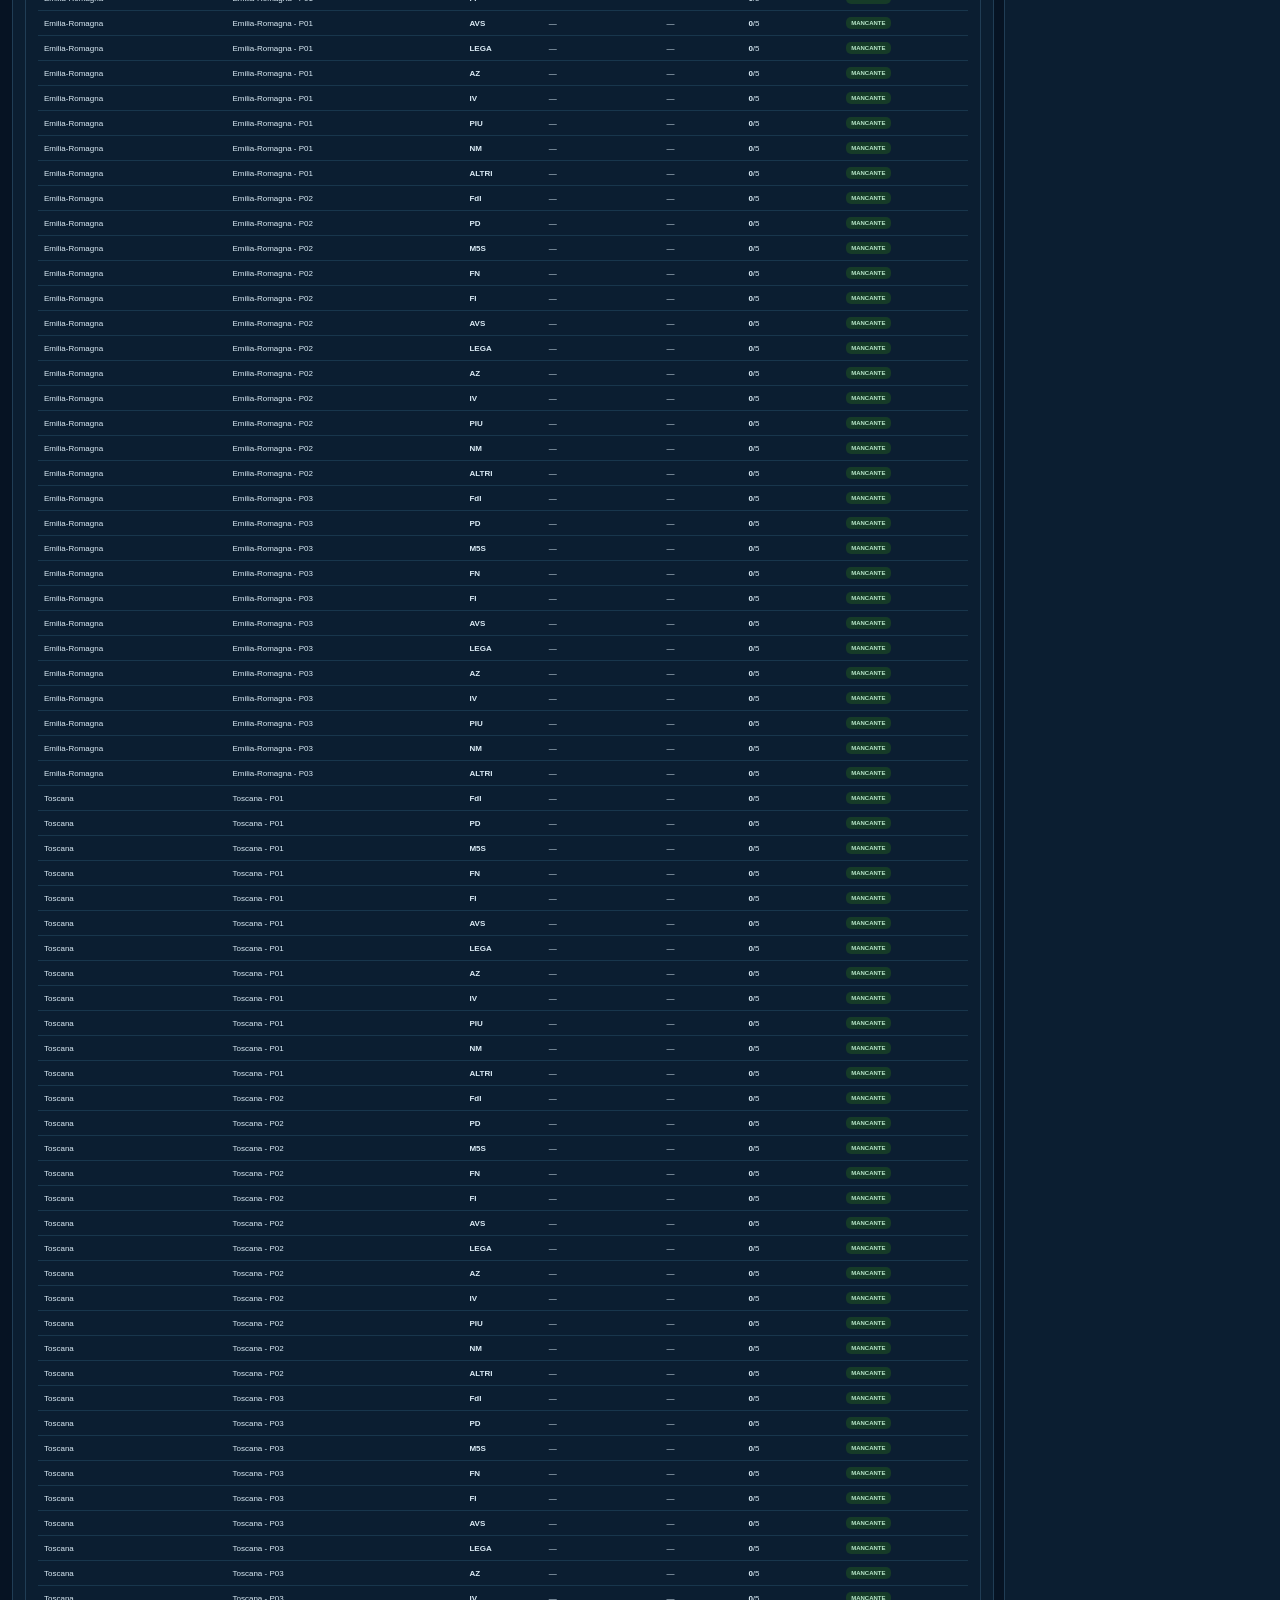
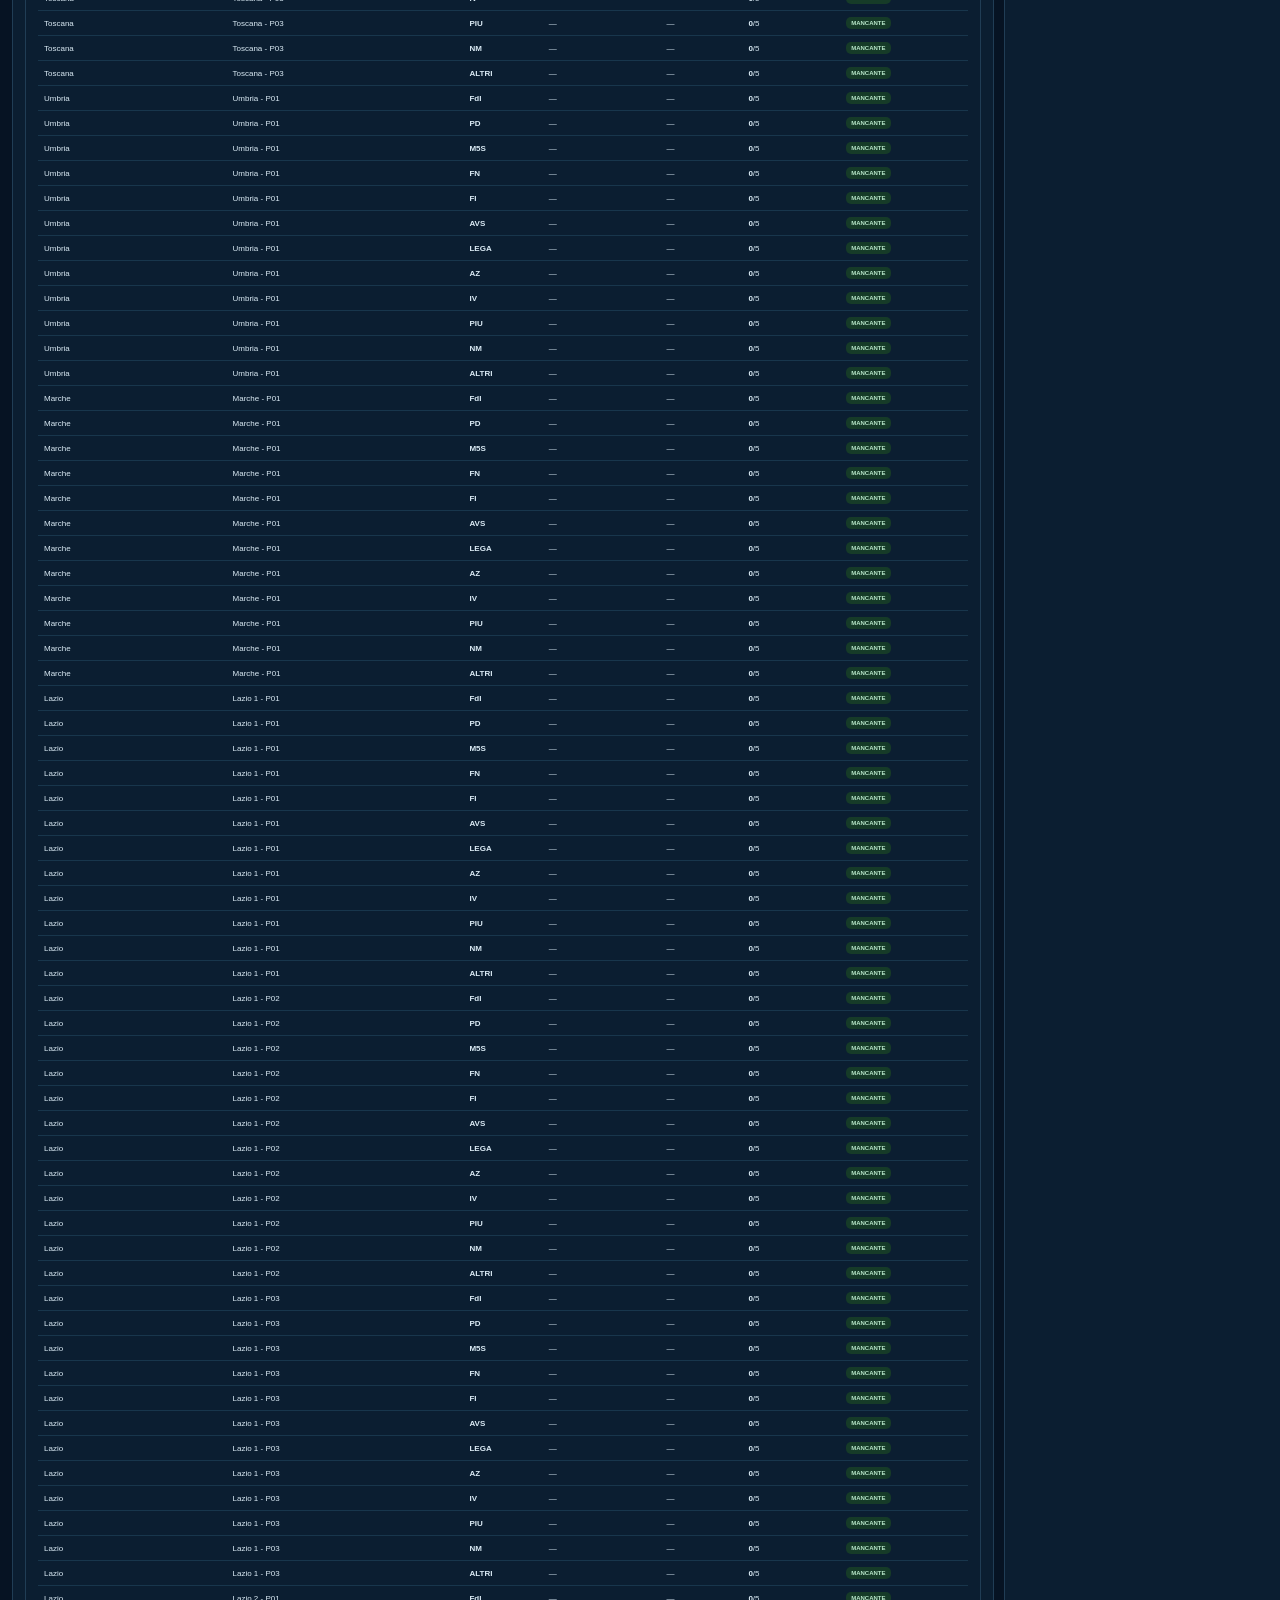
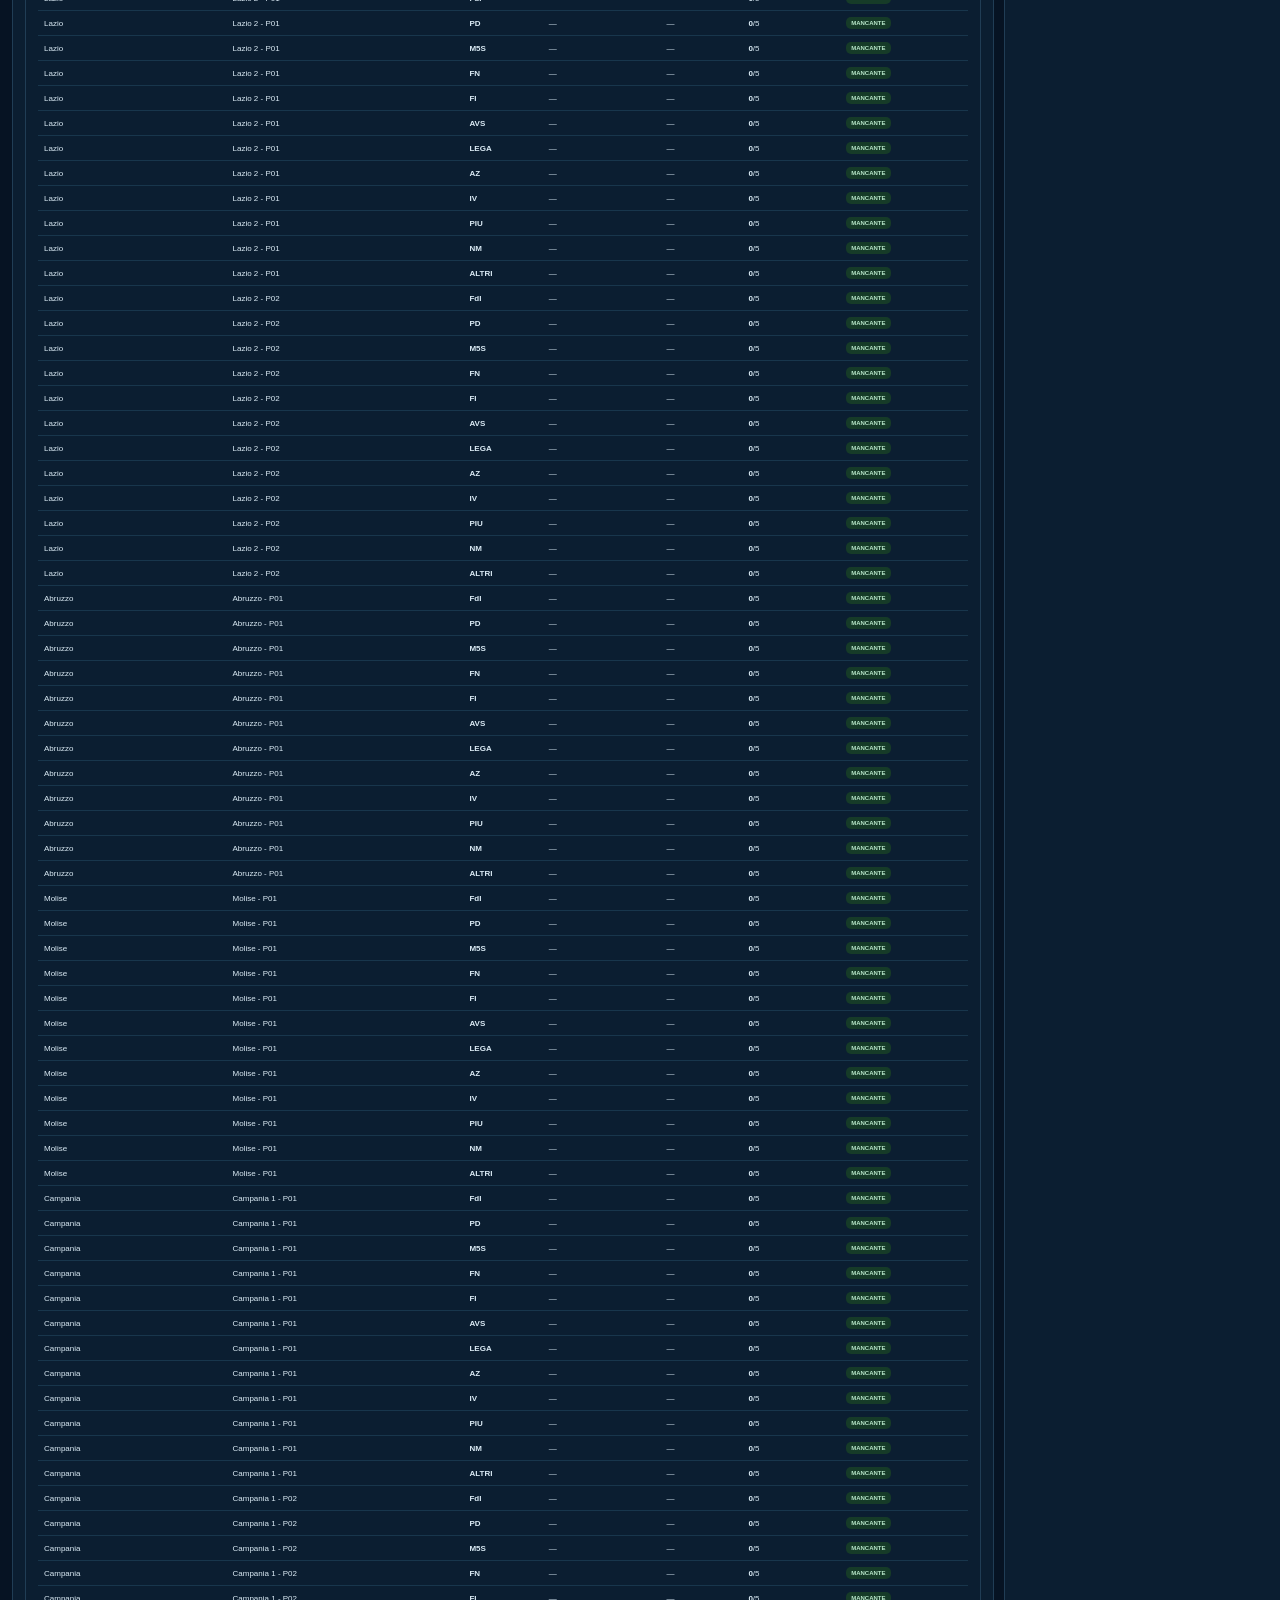
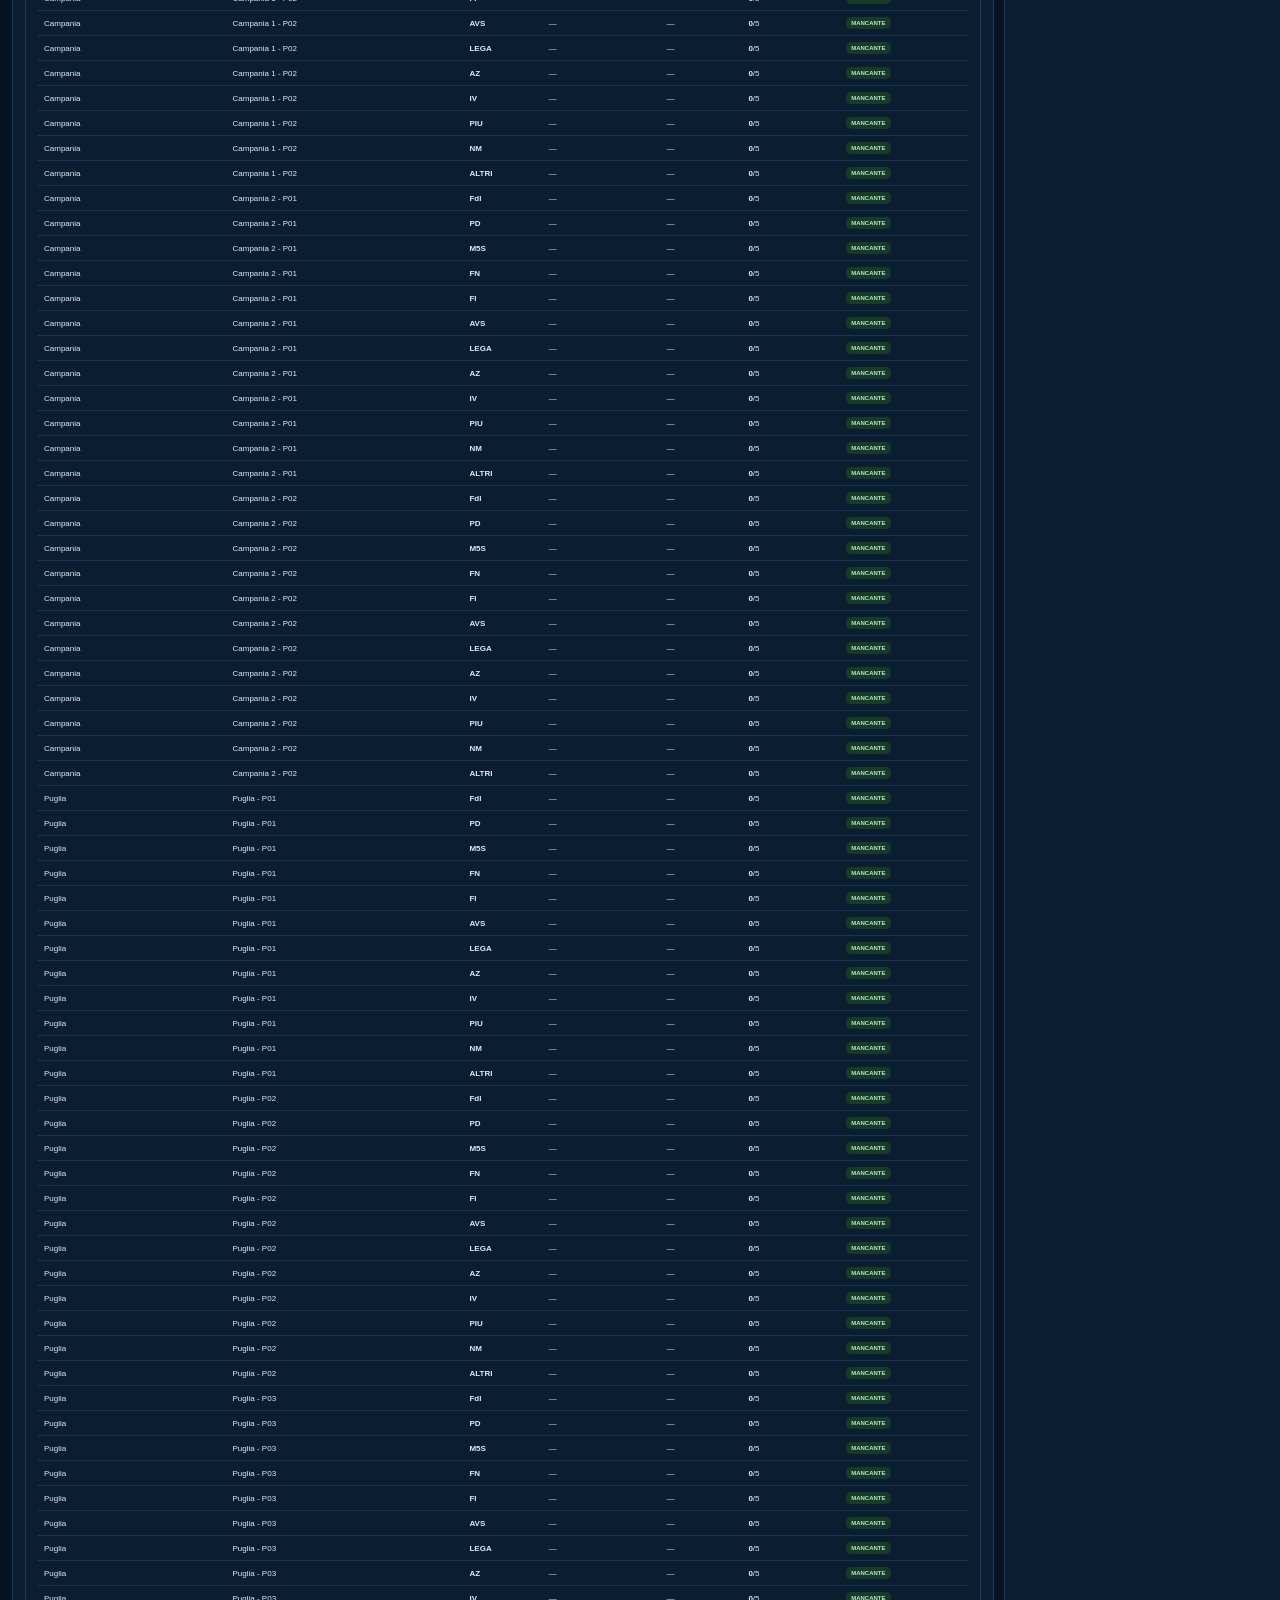
==== commit a6e7ecba: "Collega il modulo trend storico alla pagina Sondaggi" ====
--- a/sondaggi.html
+++ b/sondaggi.html
@@ -46,6 +46,14 @@
     setTimeout(goTop,80);
     setTimeout(goTop,250);
     setTimeout(goTop,700);
+    const trend=document.createElement("script");
+    trend.id="sondaggi-trend-2018-2022";
+    trend.src="sondaggi-trend-2018-2022.js?v=20261012-trend1";
+    trend.async=false;
+    trend.addEventListener("error",()=>{
+      console.error("Sondaggi: impossibile caricare il modulo Trend storico 2018-2022.");
+    },{once:true});
+    (document.head||document.documentElement).appendChild(trend);
   });
   s.addEventListener("error",()=>{
     const host=document.getElementById("tab-sondaggi");
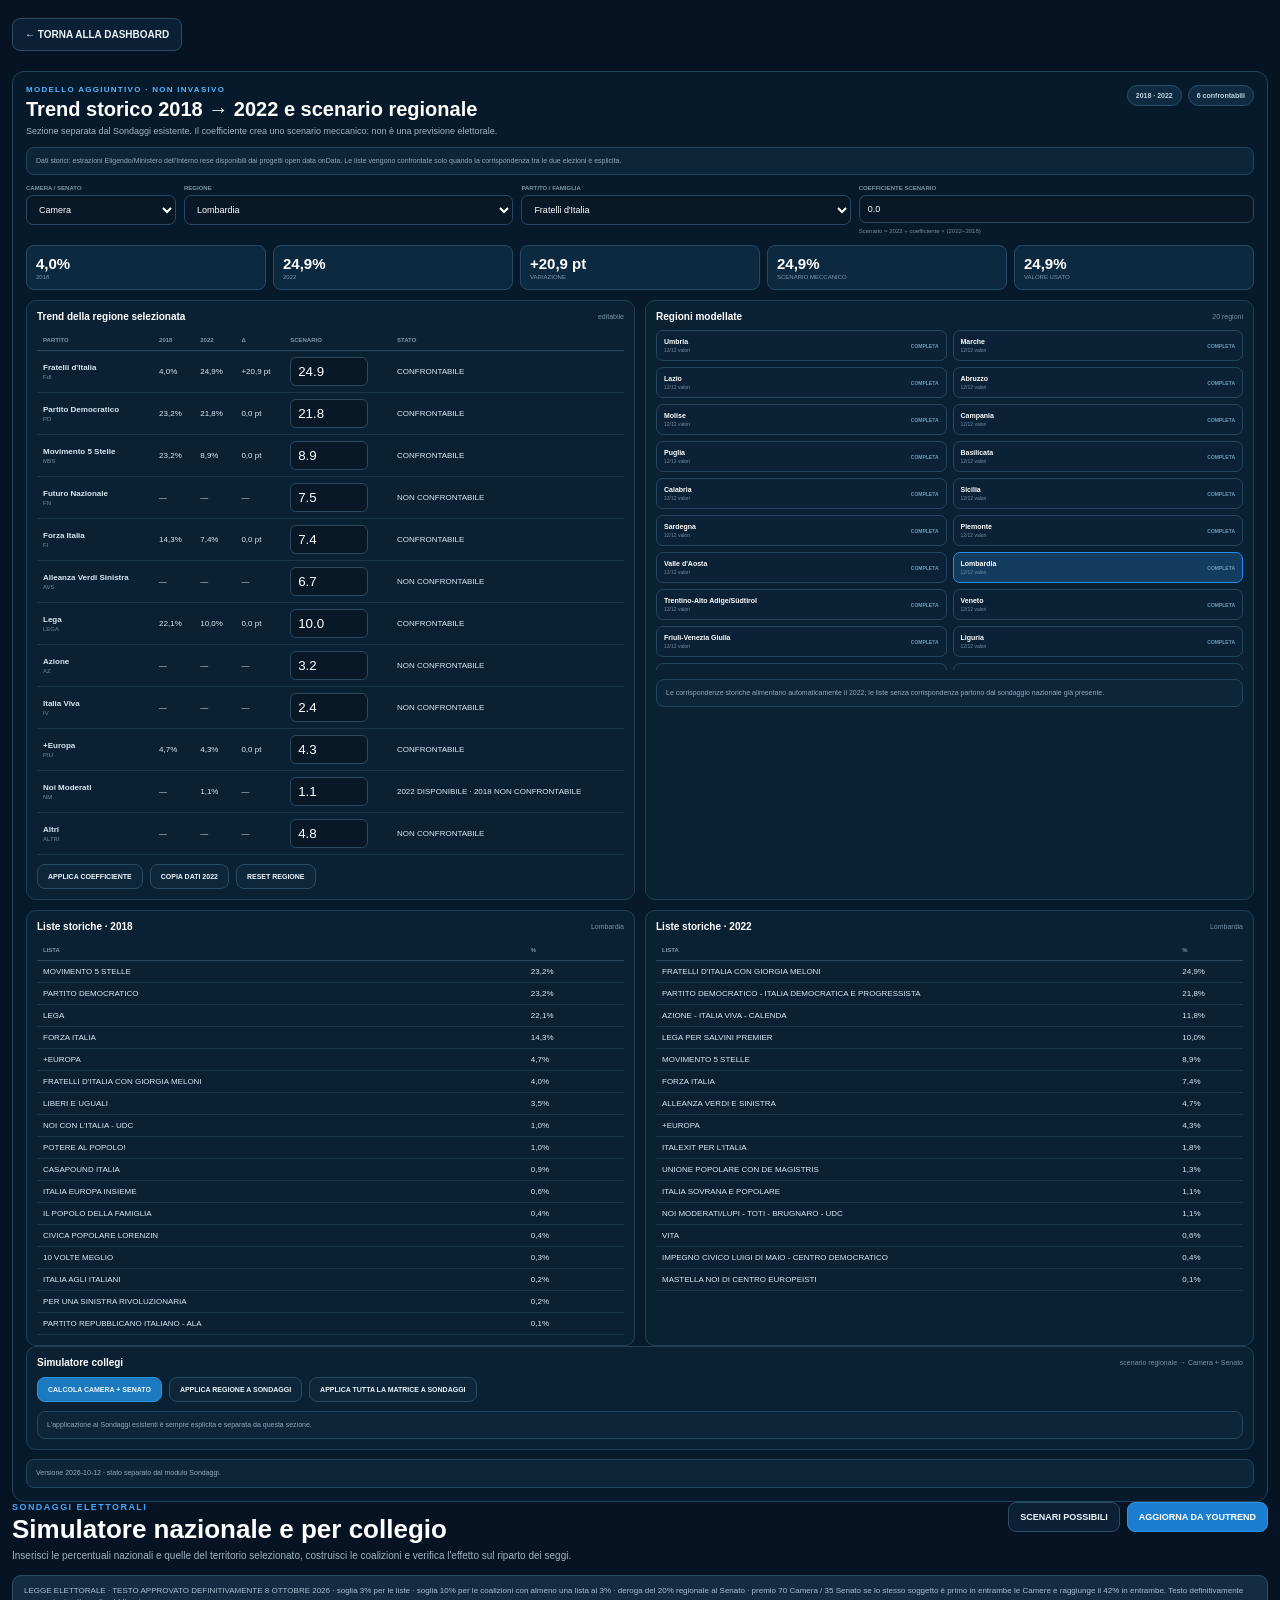
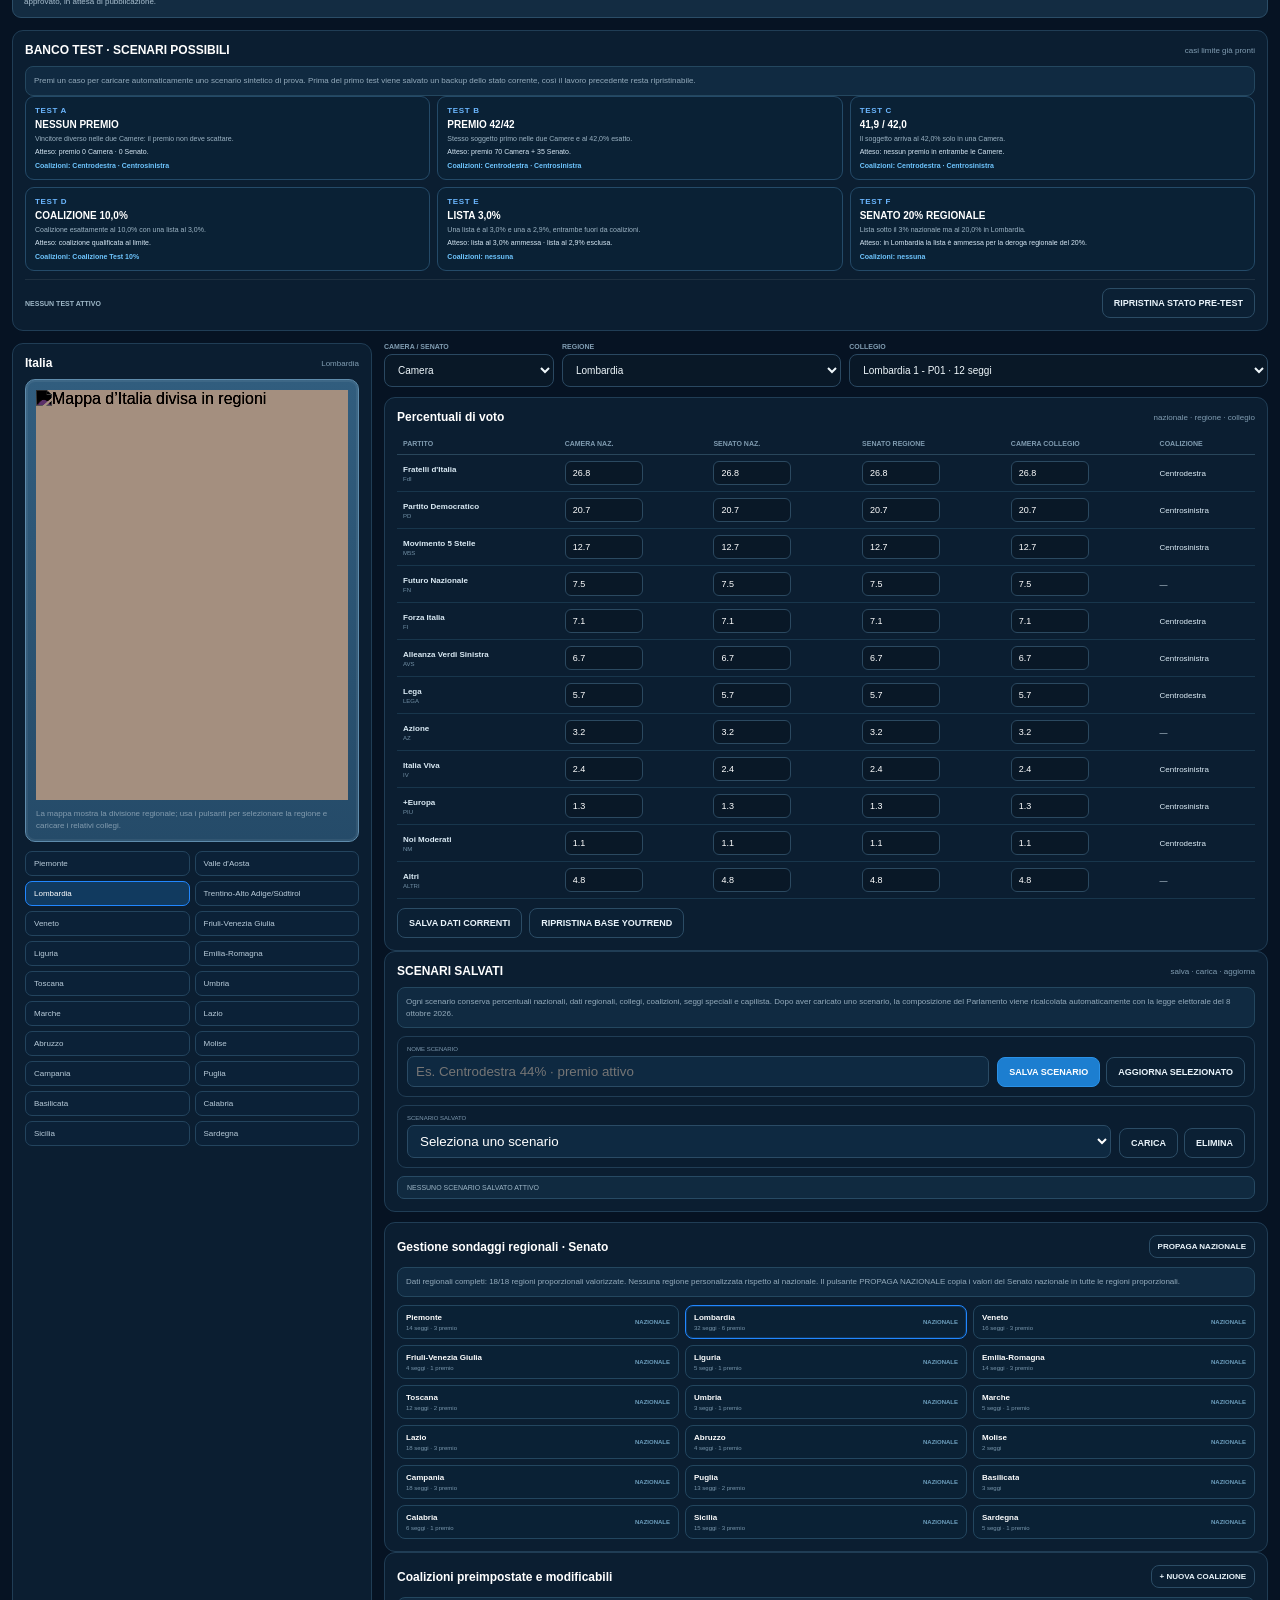
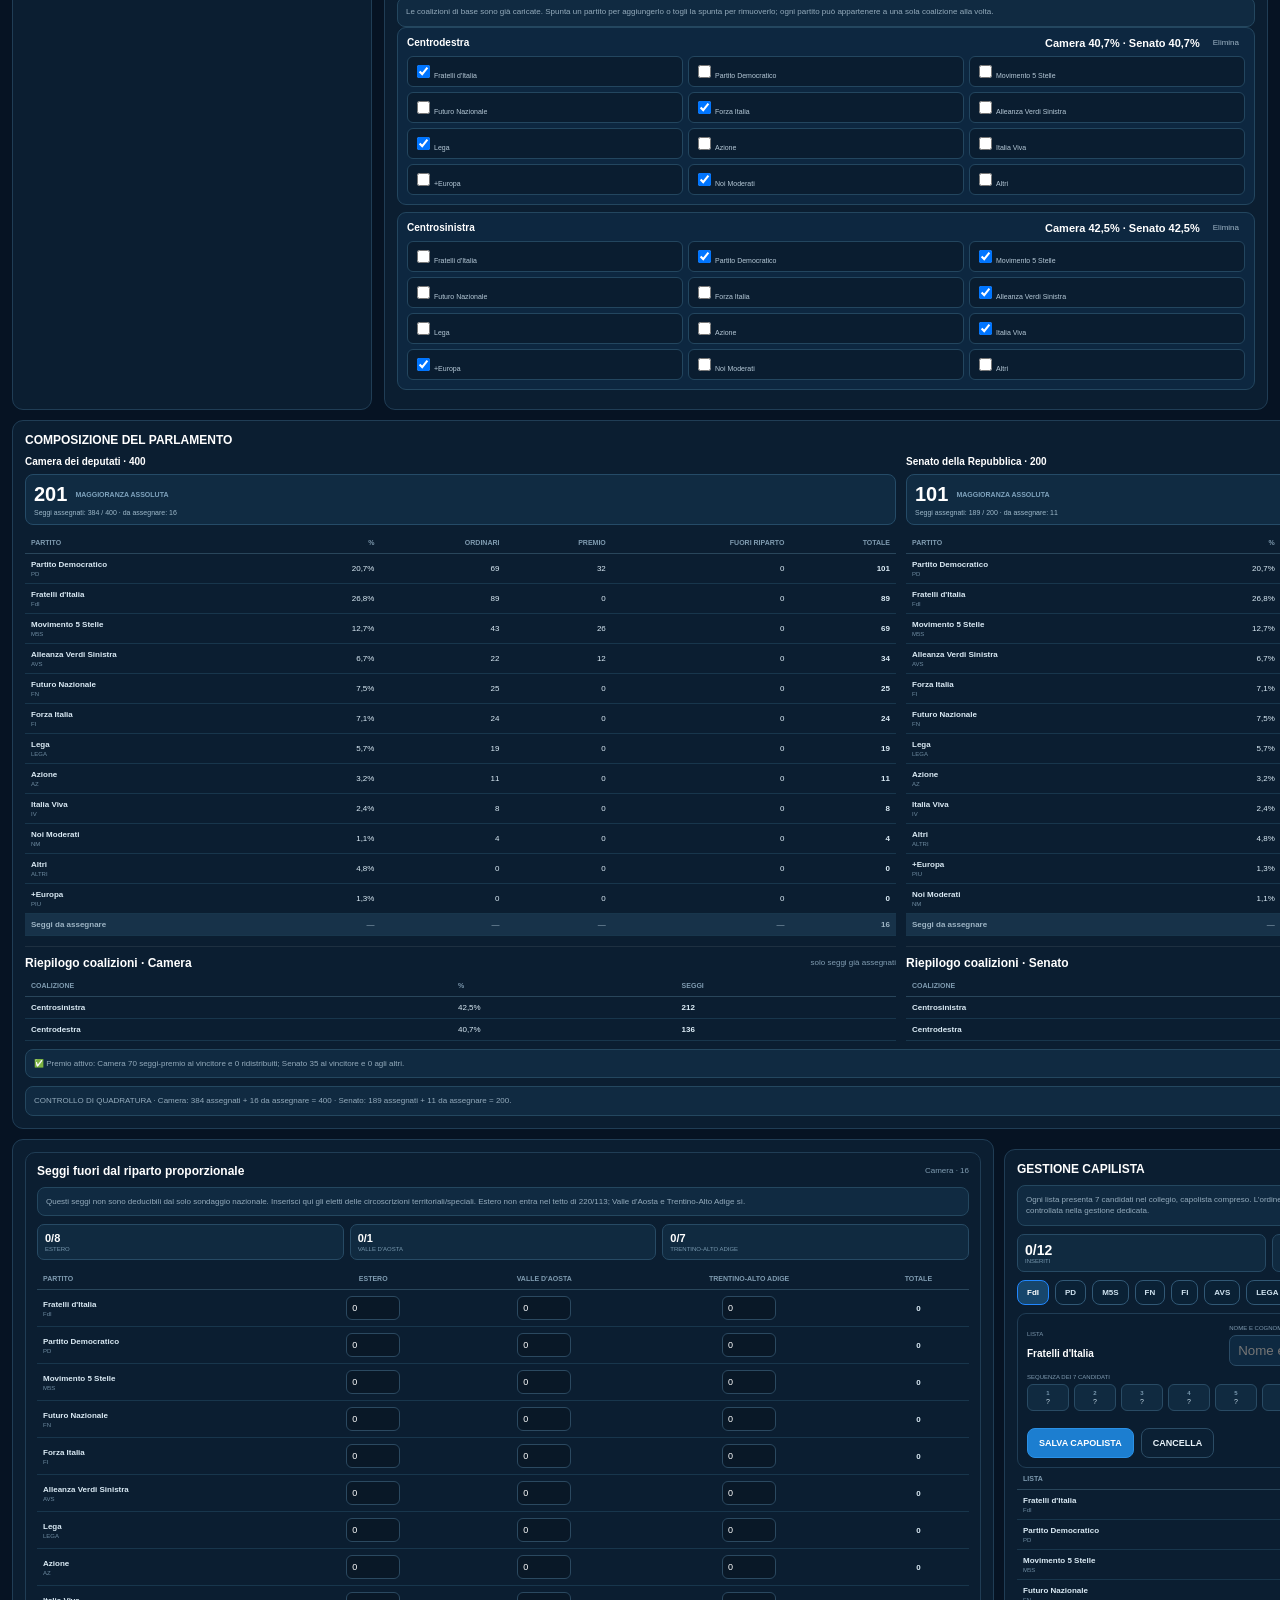
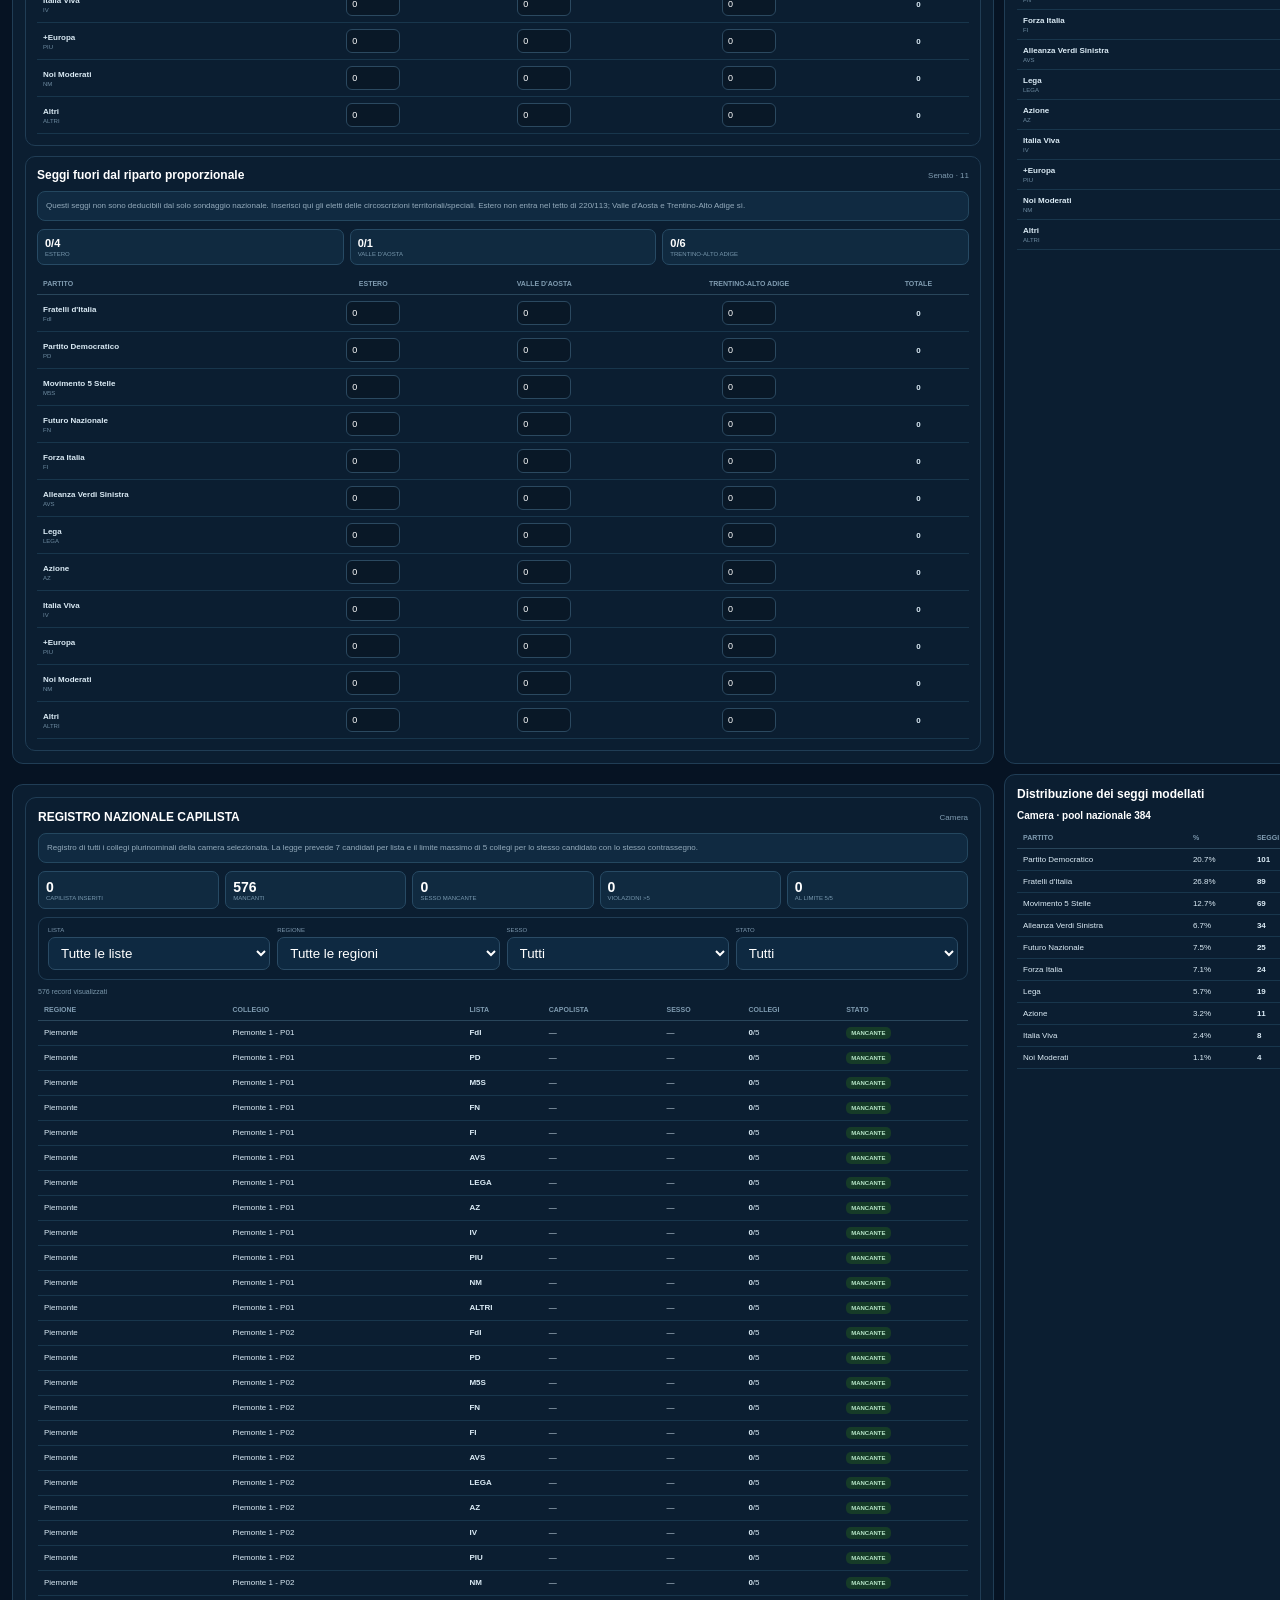
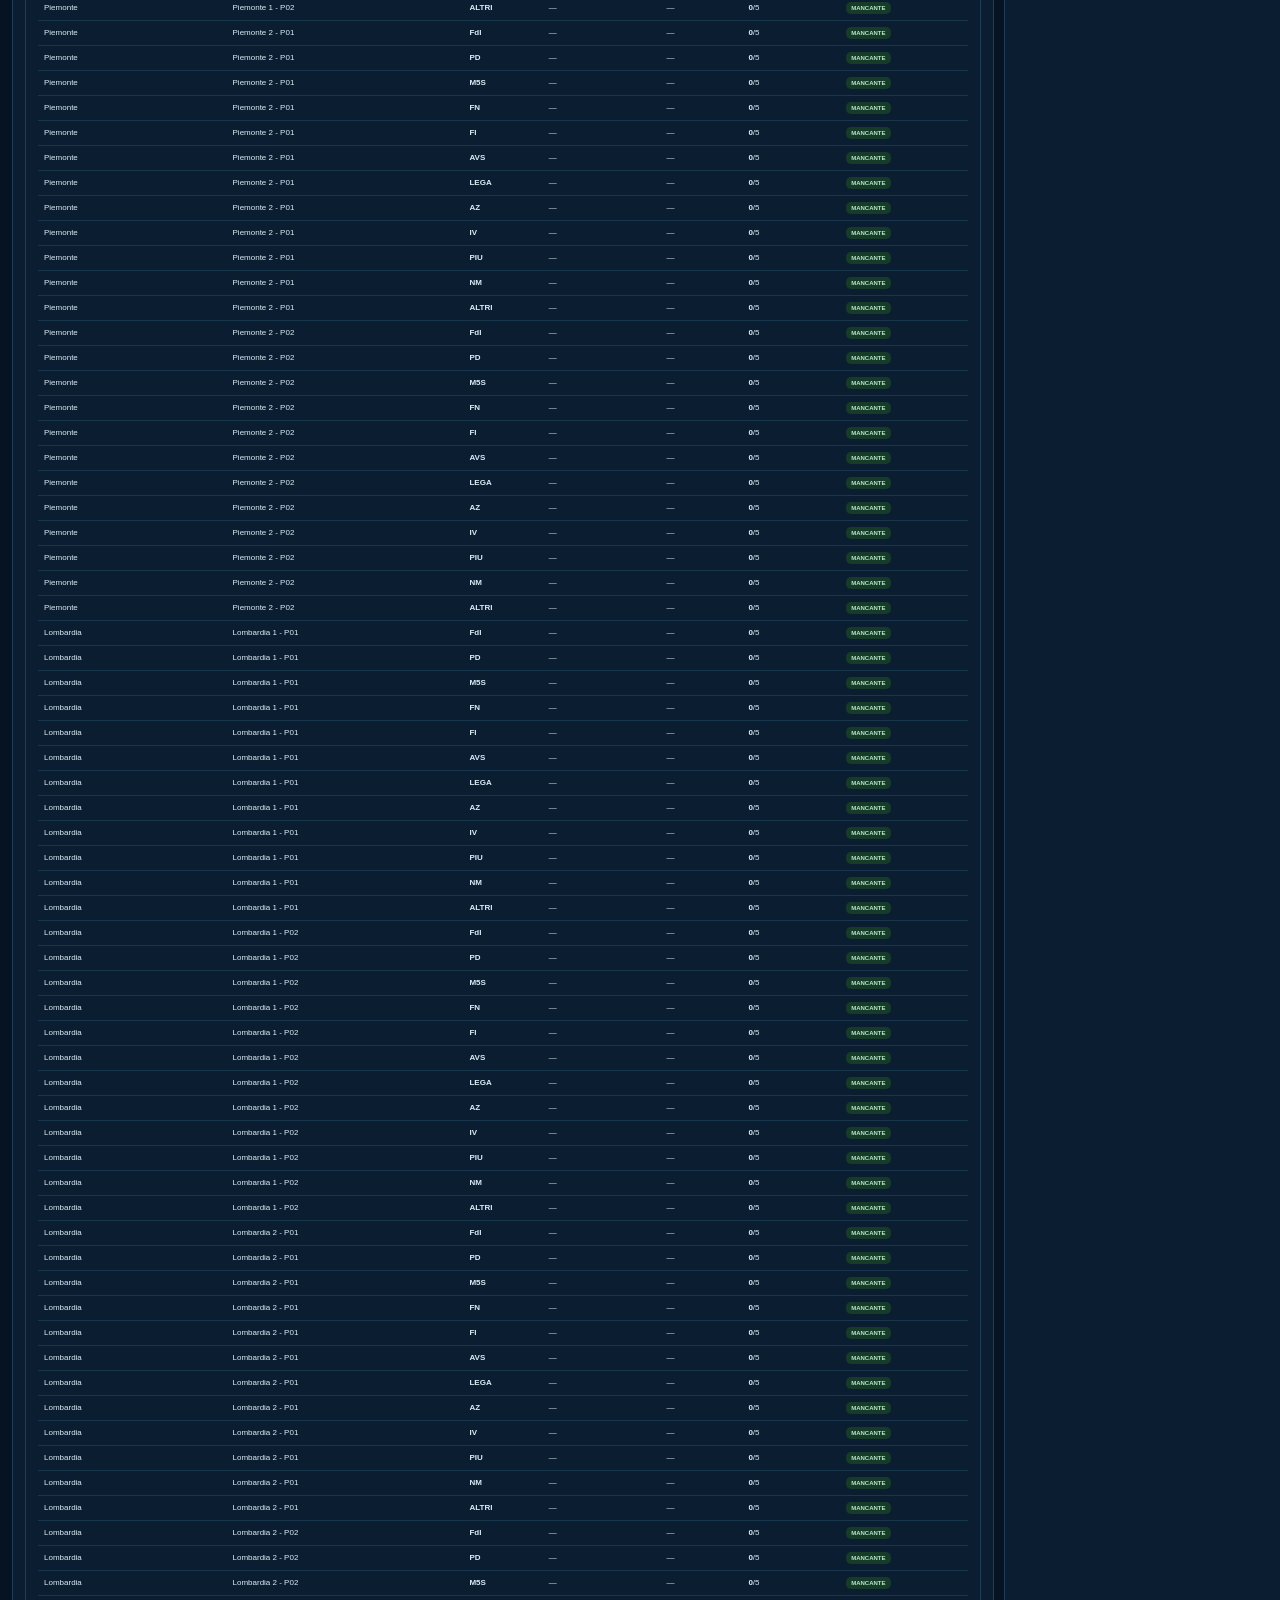
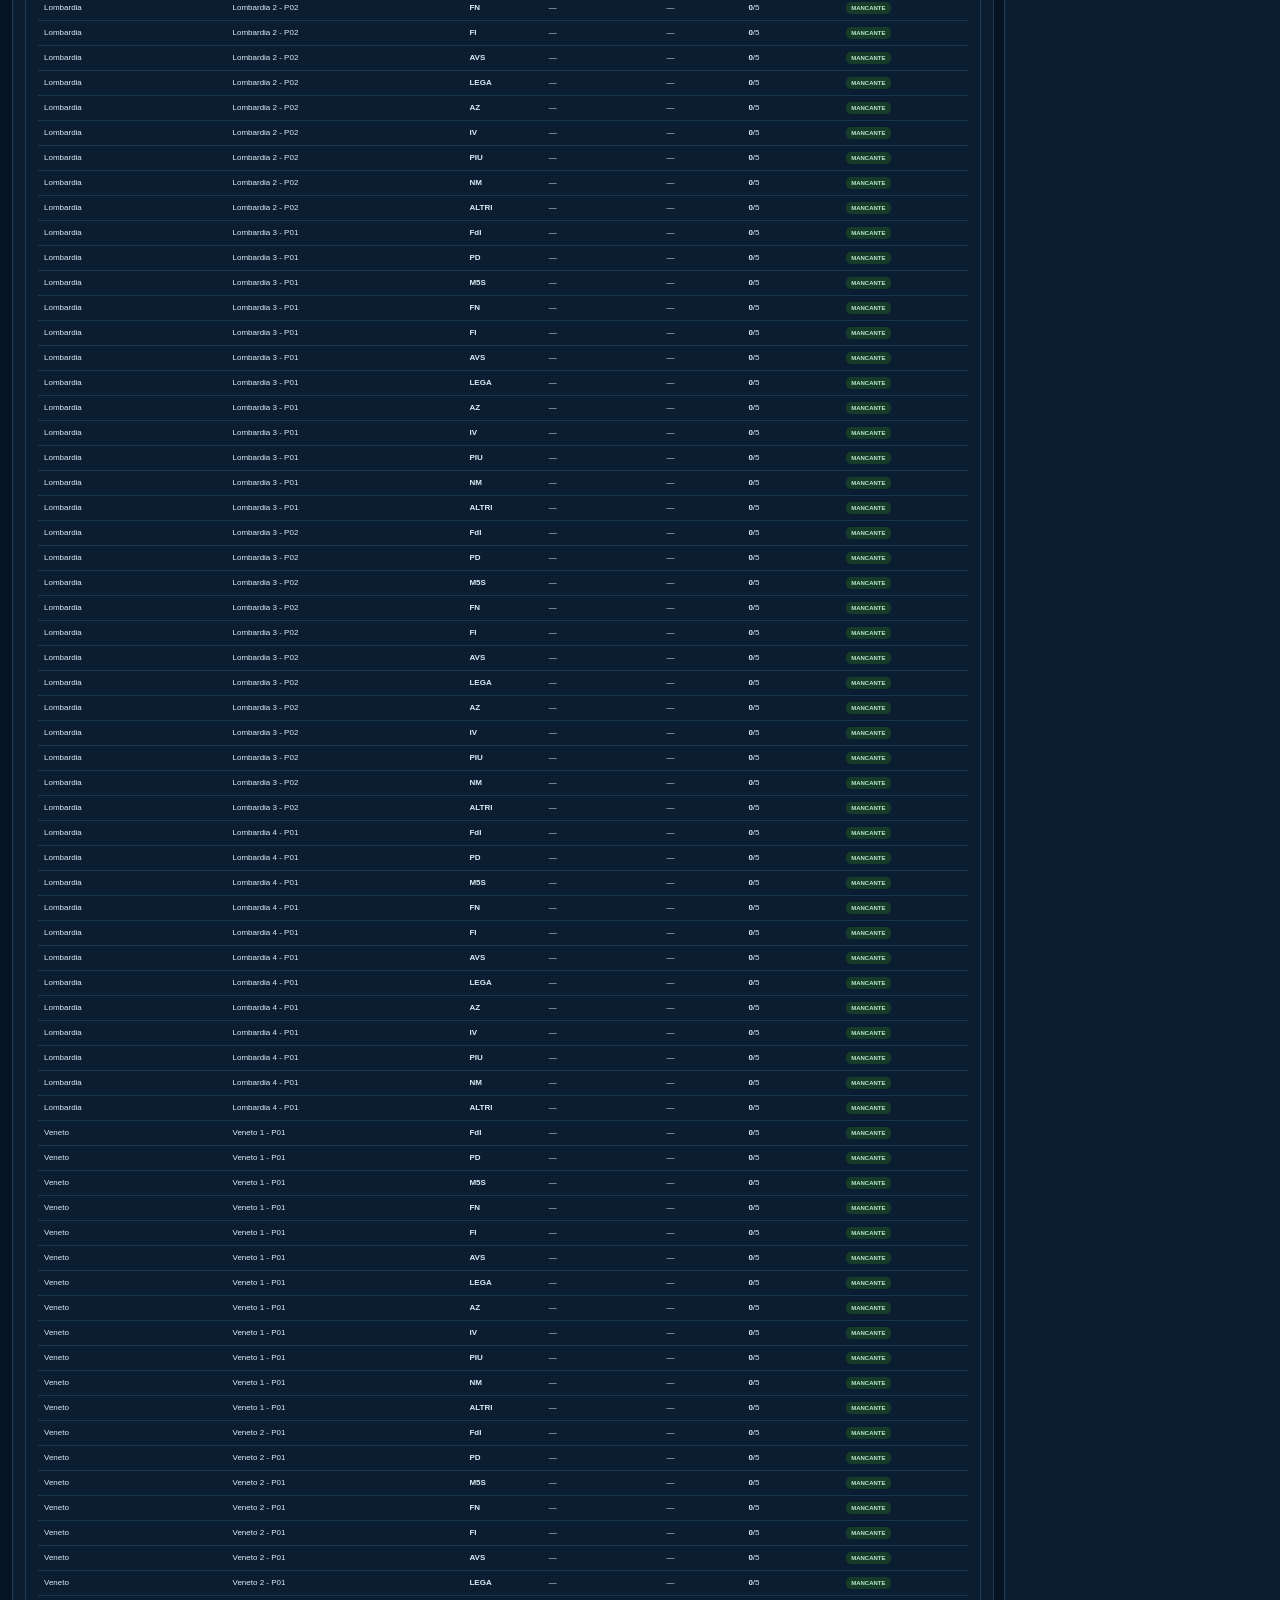
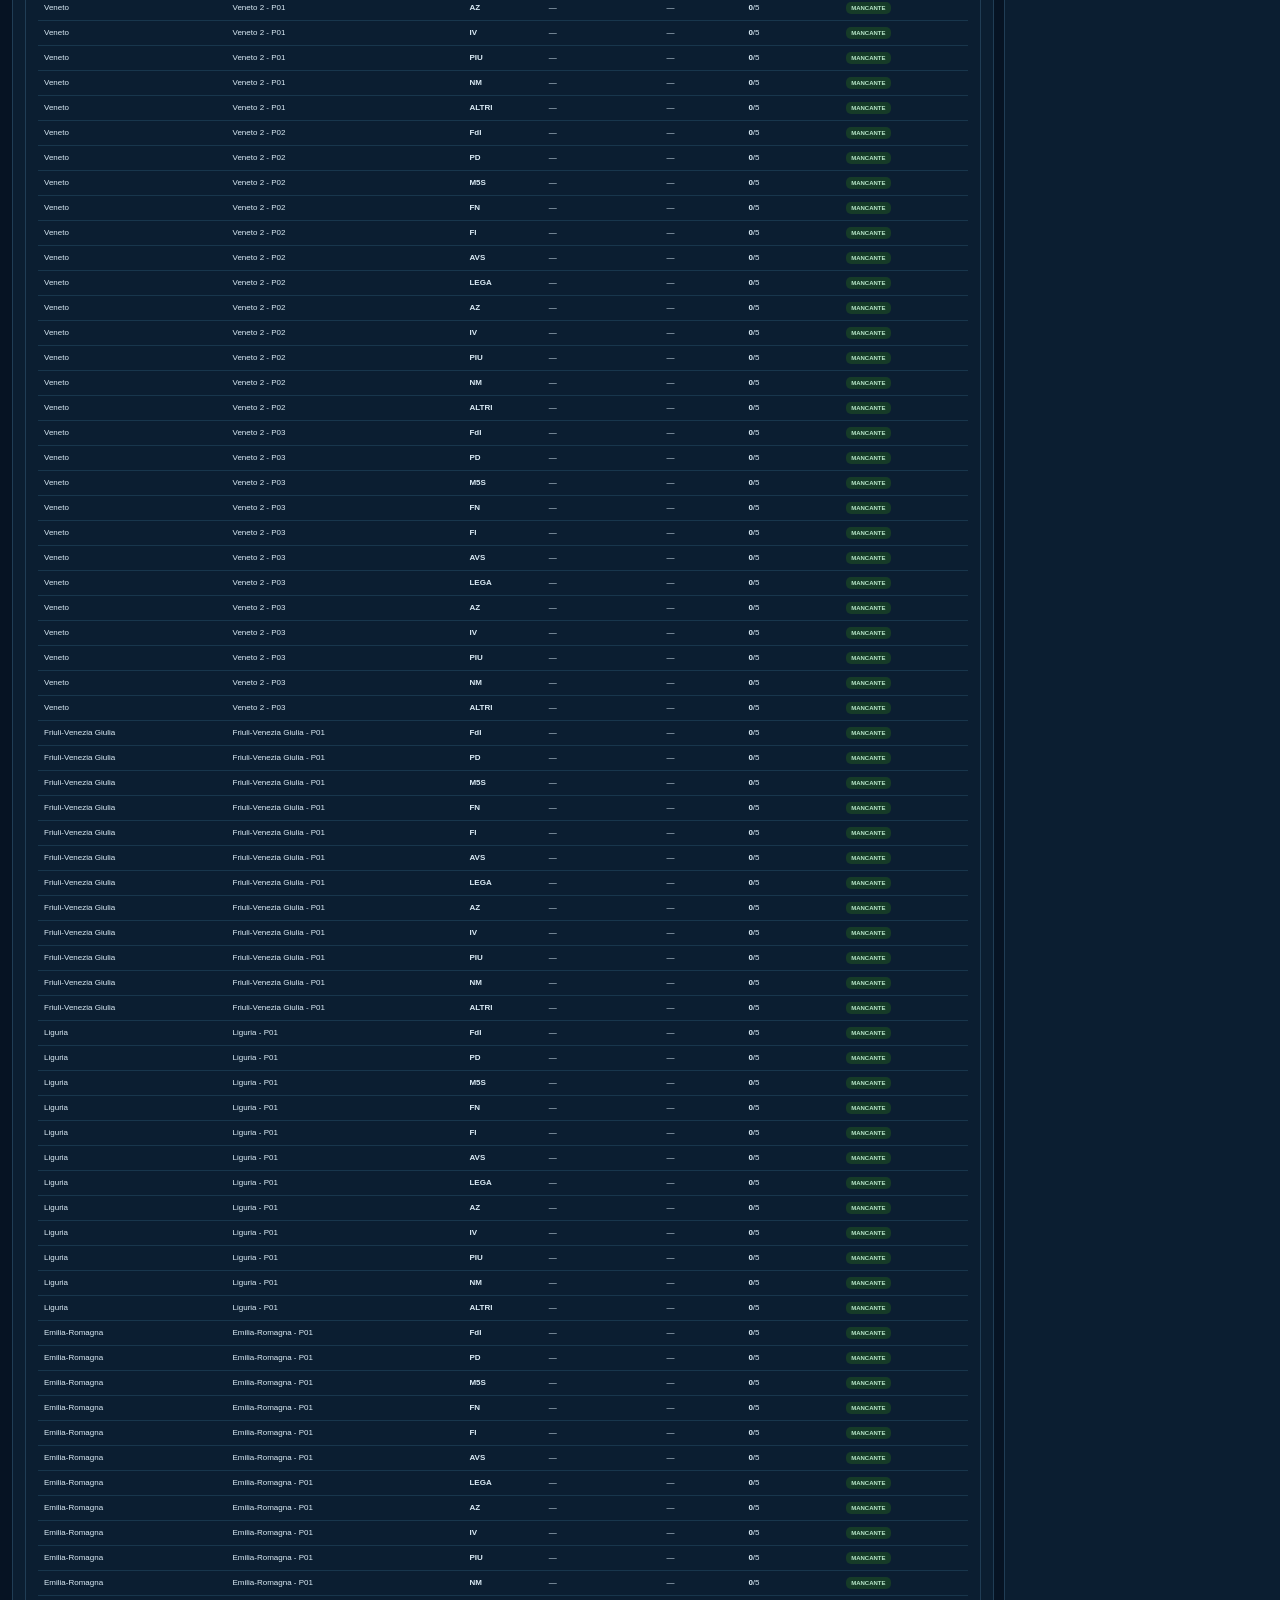
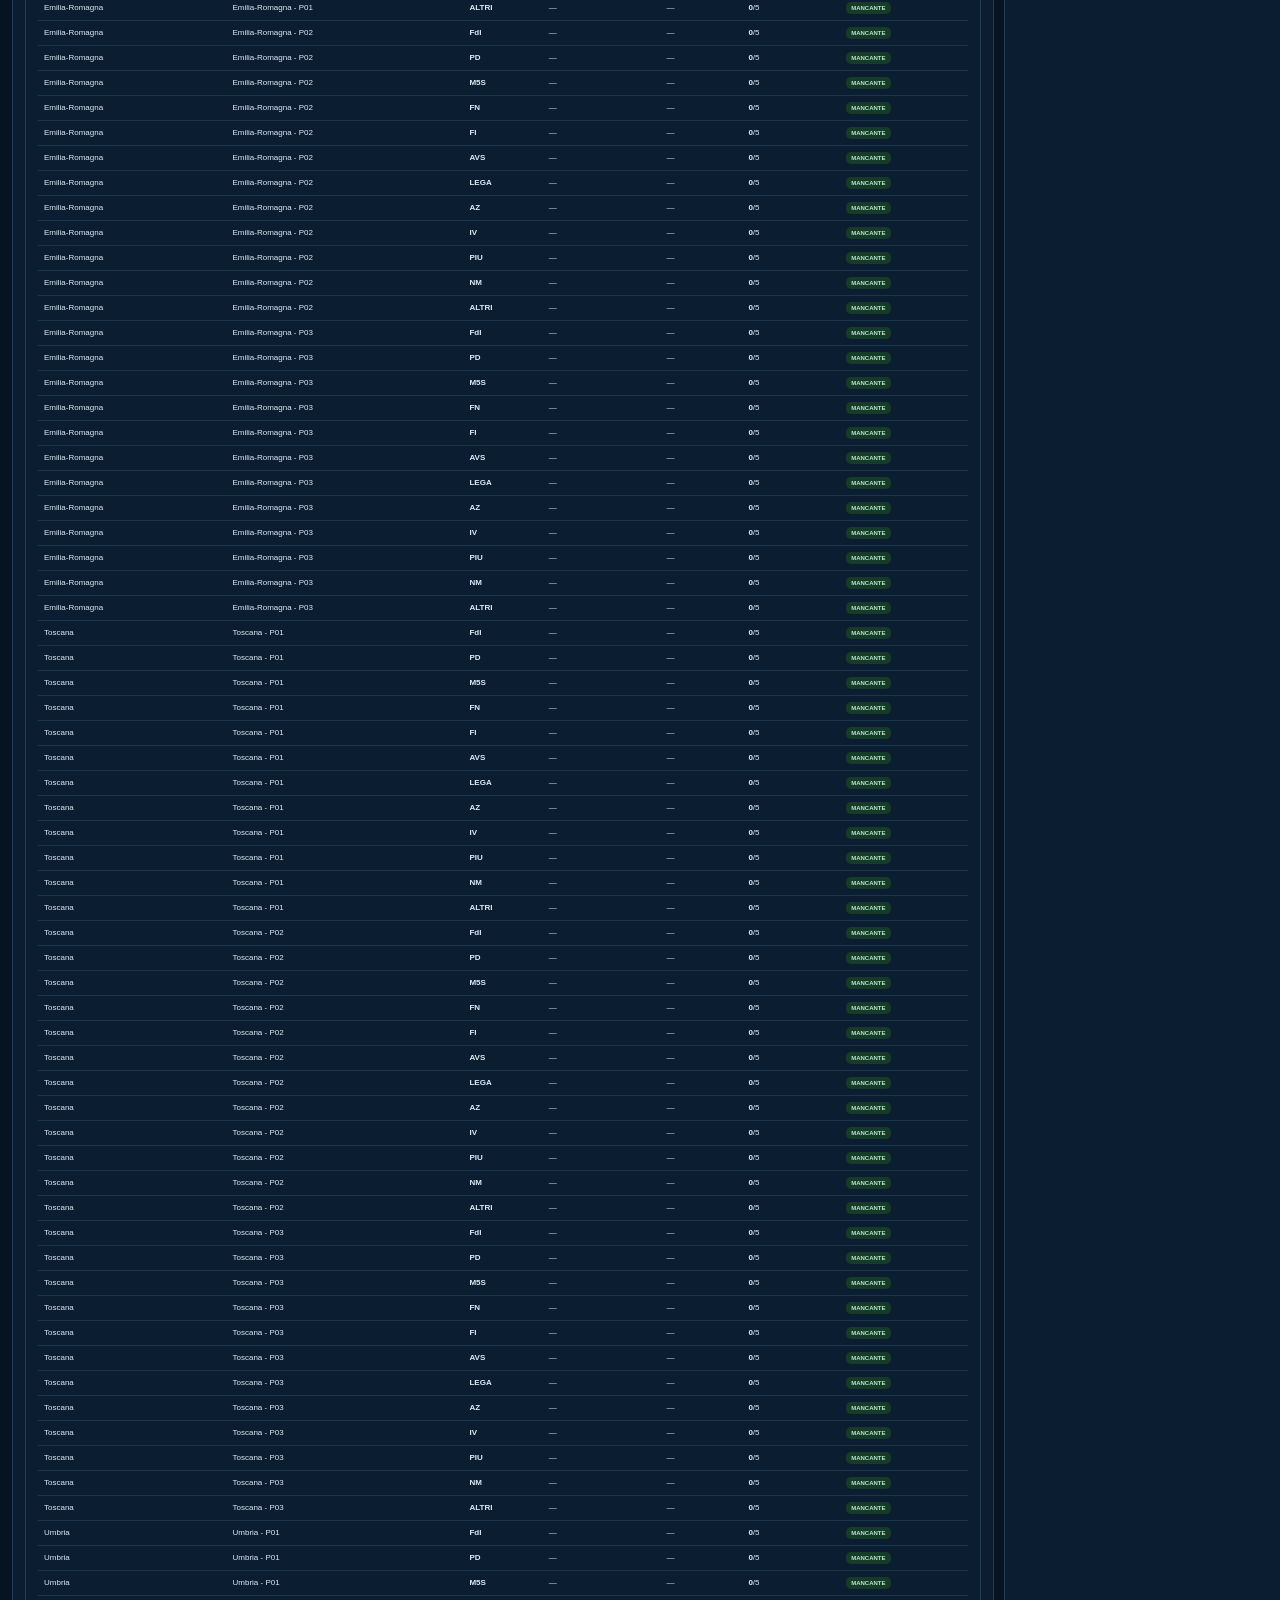
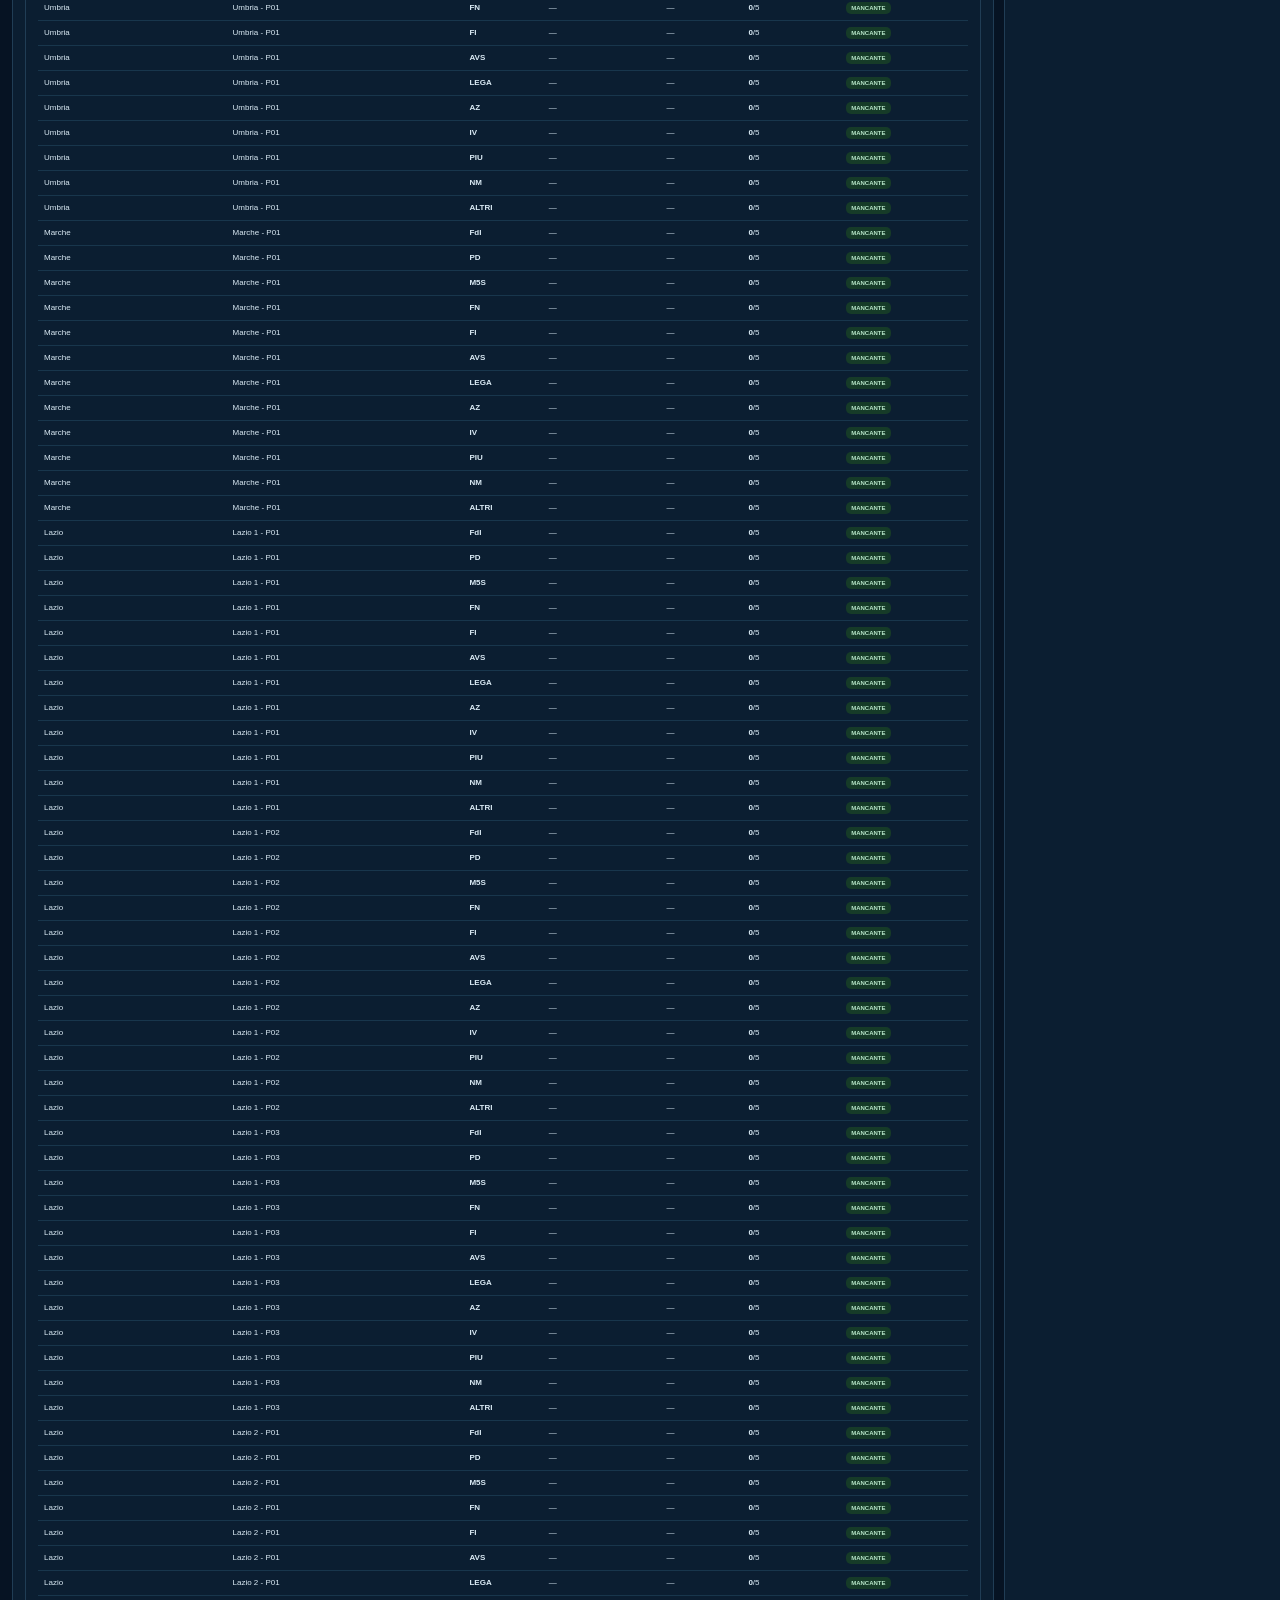
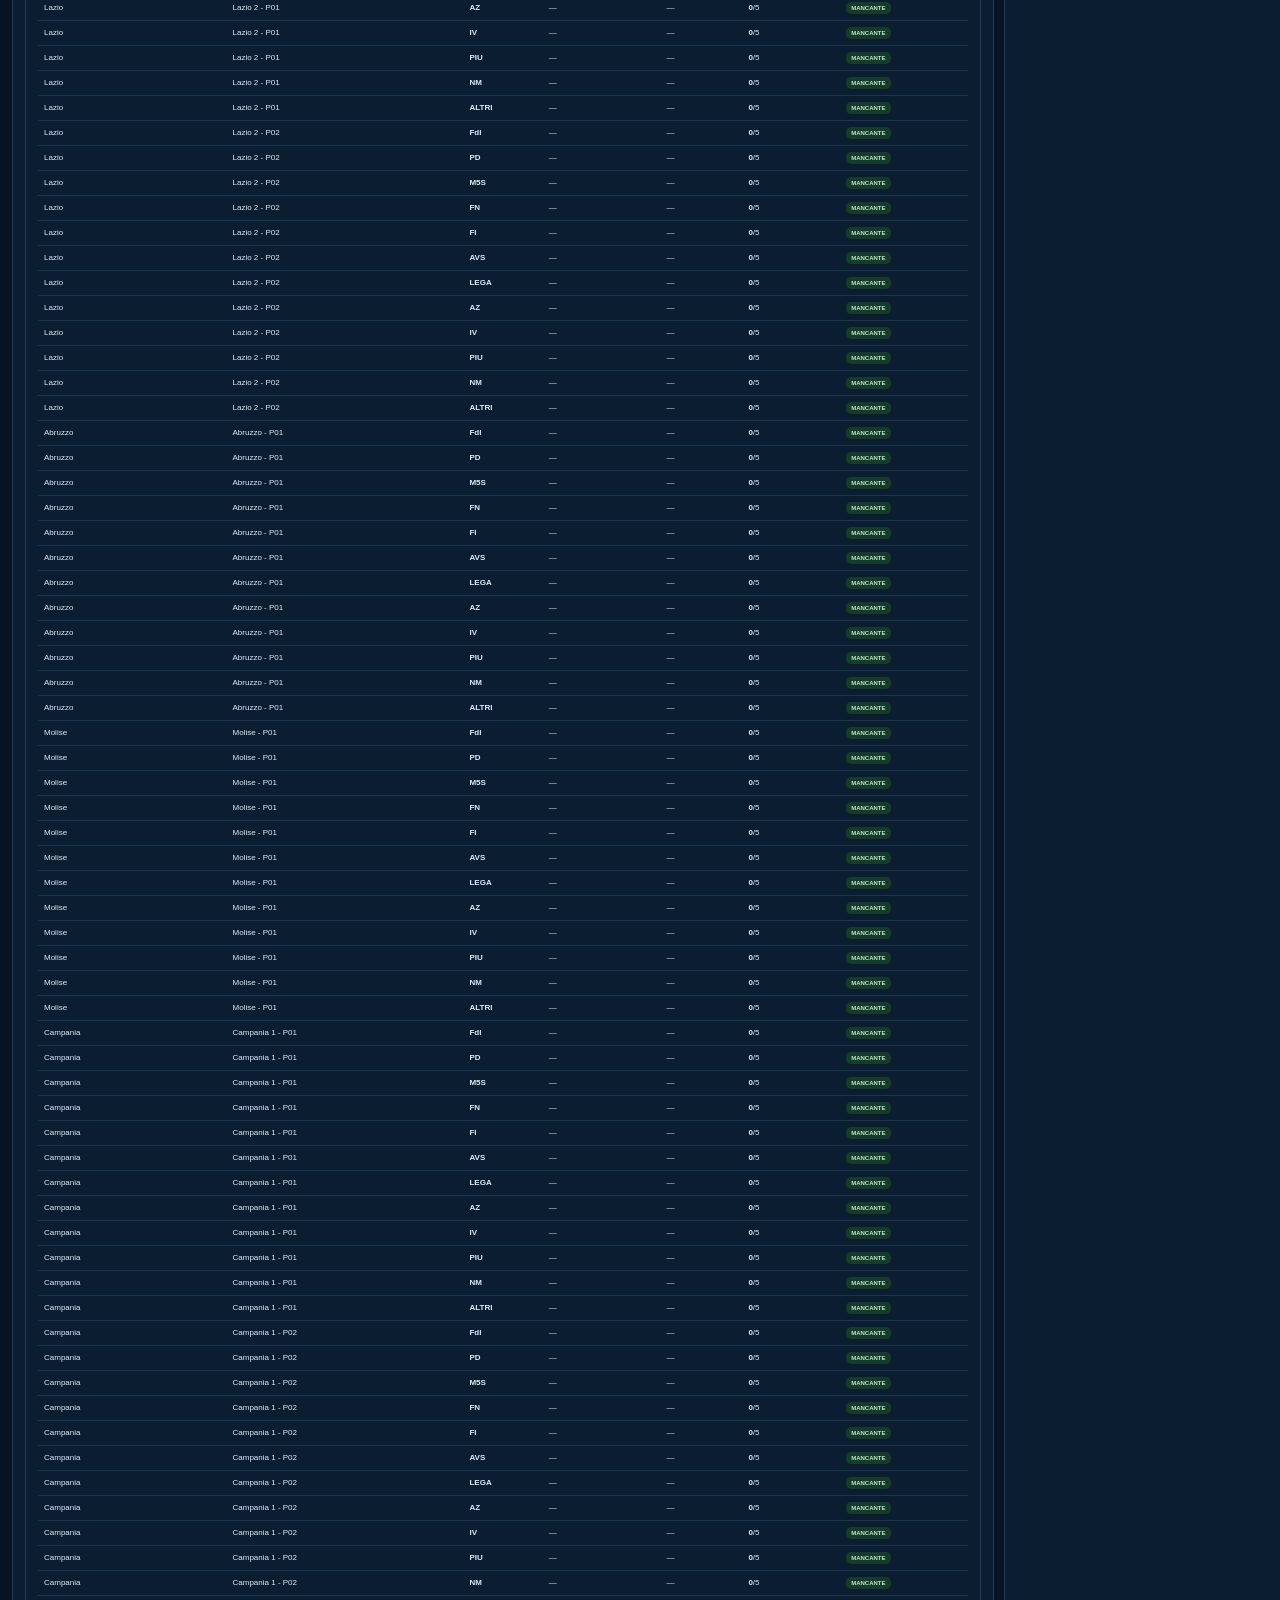
==== commit 19b7afc9: "Bump trend module cache version" ====
--- a/sondaggi.html
+++ b/sondaggi.html
@@ -46,21 +46,22 @@
     setTimeout(goTop,80);
     setTimeout(goTop,250);
     setTimeout(goTop,700);
-    const trend=document.createElement("script");
-    trend.id="sondaggi-trend-2018-2022";
-    trend.src="sondaggi-trend-2018-2022.js?v=20261012-trend1";
-    trend.async=false;
-    trend.addEventListener("error",()=>{
-      console.error("Sondaggi: impossibile caricare il modulo Trend storico 2018-2022.");
-    },{once:true});
-    (document.head||document.documentElement).appendChild(trend);
   });
   s.addEventListener("error",()=>{
     const host=document.getElementById("tab-sondaggi");
     host.innerHTML='<div style="padding:16px;border:1px solid #7a3044;border-radius:10px;background:#321522;color:#ffd7df;font:600 13px/1.4 Arial,sans-serif">Impossibile caricare il modulo Sondaggi.</div>';
   });
   (document.head||document.documentElement).appendChild(s);
+  const trend=document.createElement("script");
+  trend.id="sondaggi-trend-2018-2022";
+  trend.src="sondaggi-trend-2018-2022.js?v=20261012-trend4";
+  trend.async=false;
+  trend.addEventListener("error",()=>{
+    console.error("Sondaggi: impossibile caricare il modulo Trend storico 2018-2022.");
+  },{once:true});
+  (document.head||document.documentElement).appendChild(trend);
 })();
 </script>
+<!-- TREND_DEPLOY_VERSION 20261012-4 -->
 </body>
 </html>
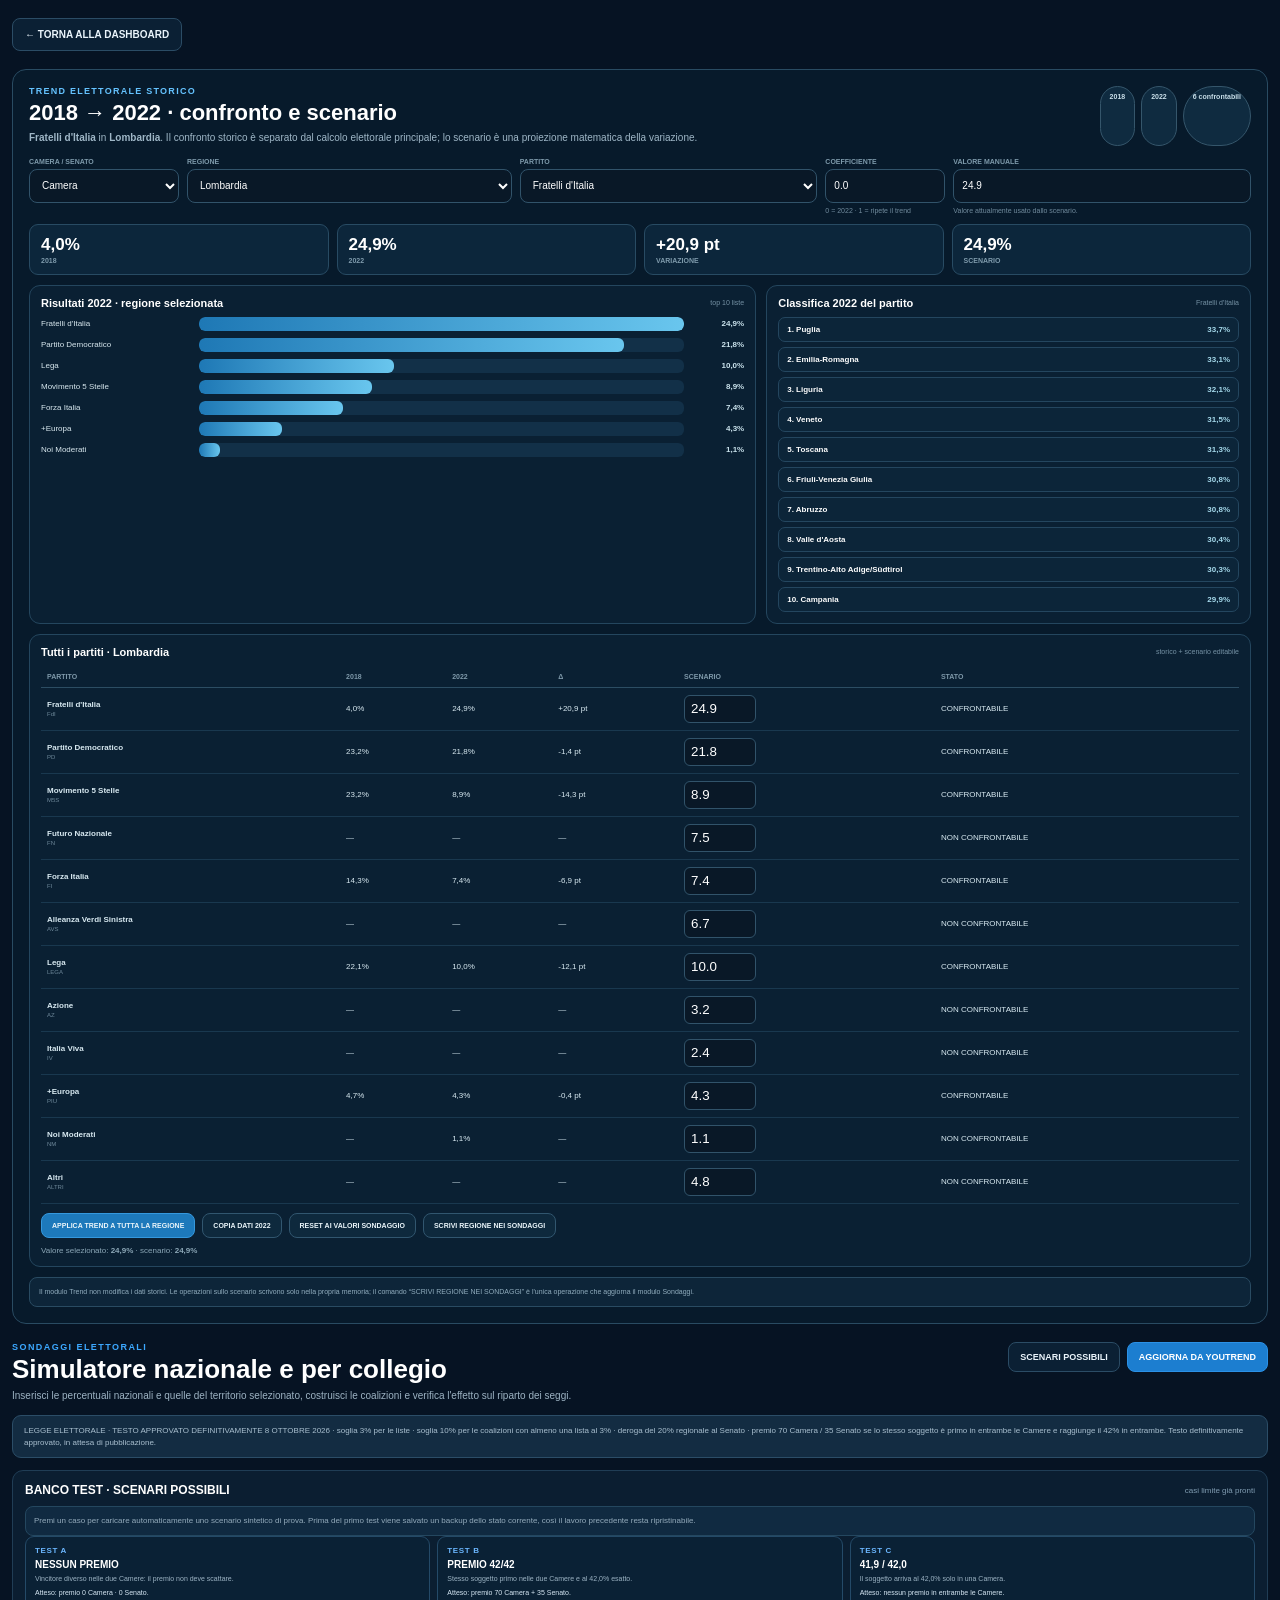
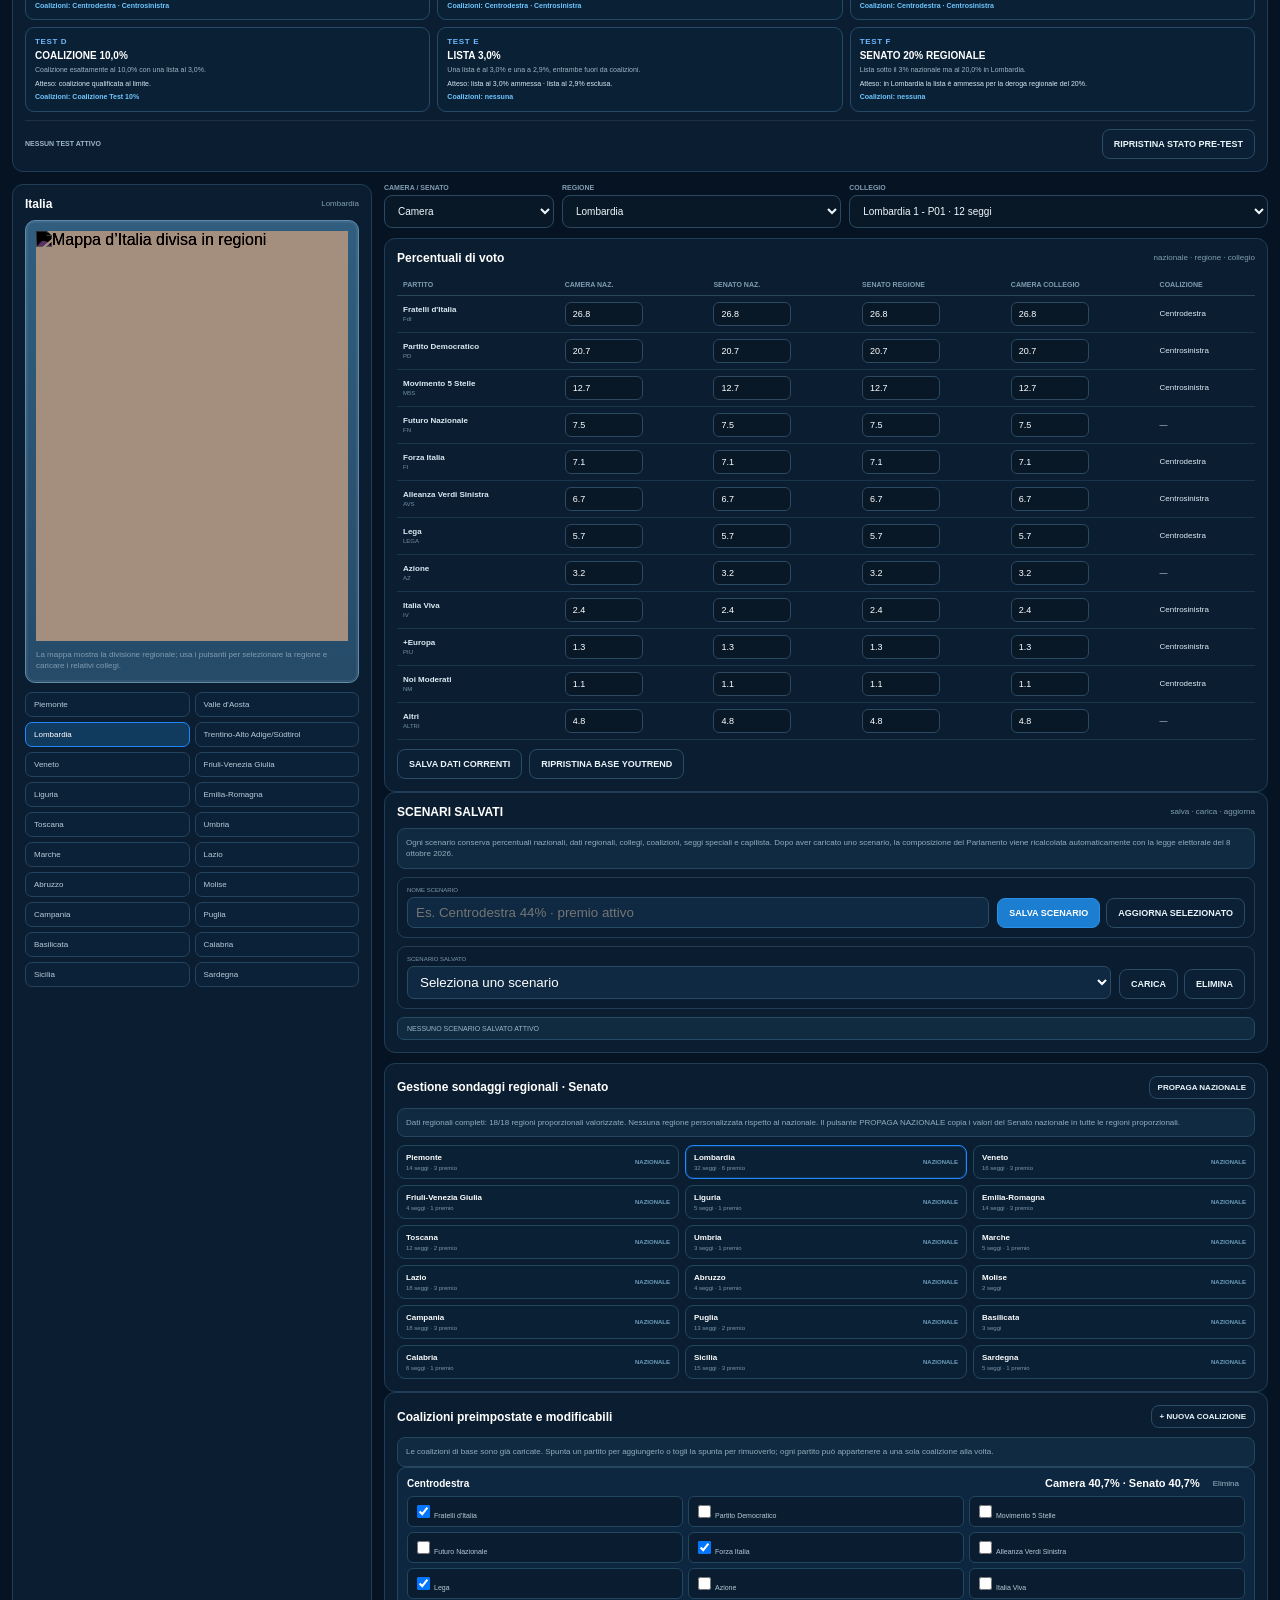
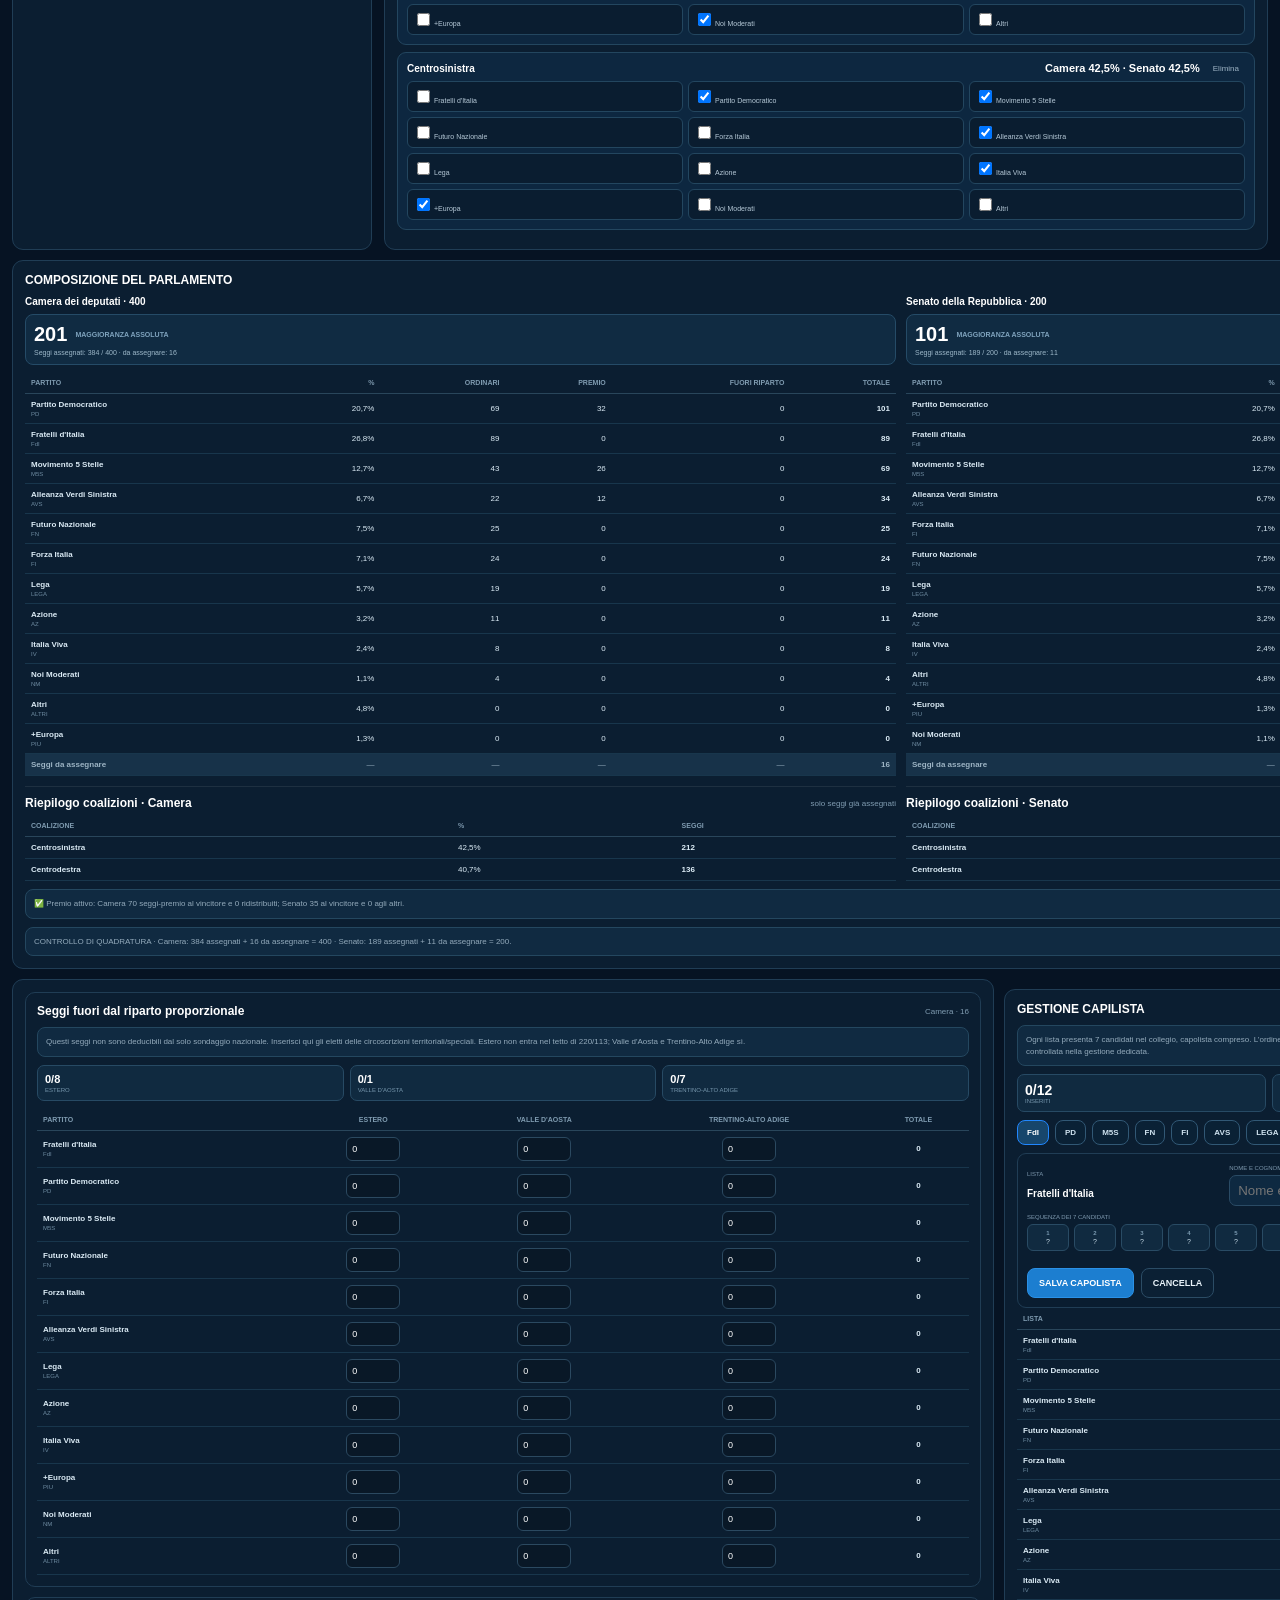
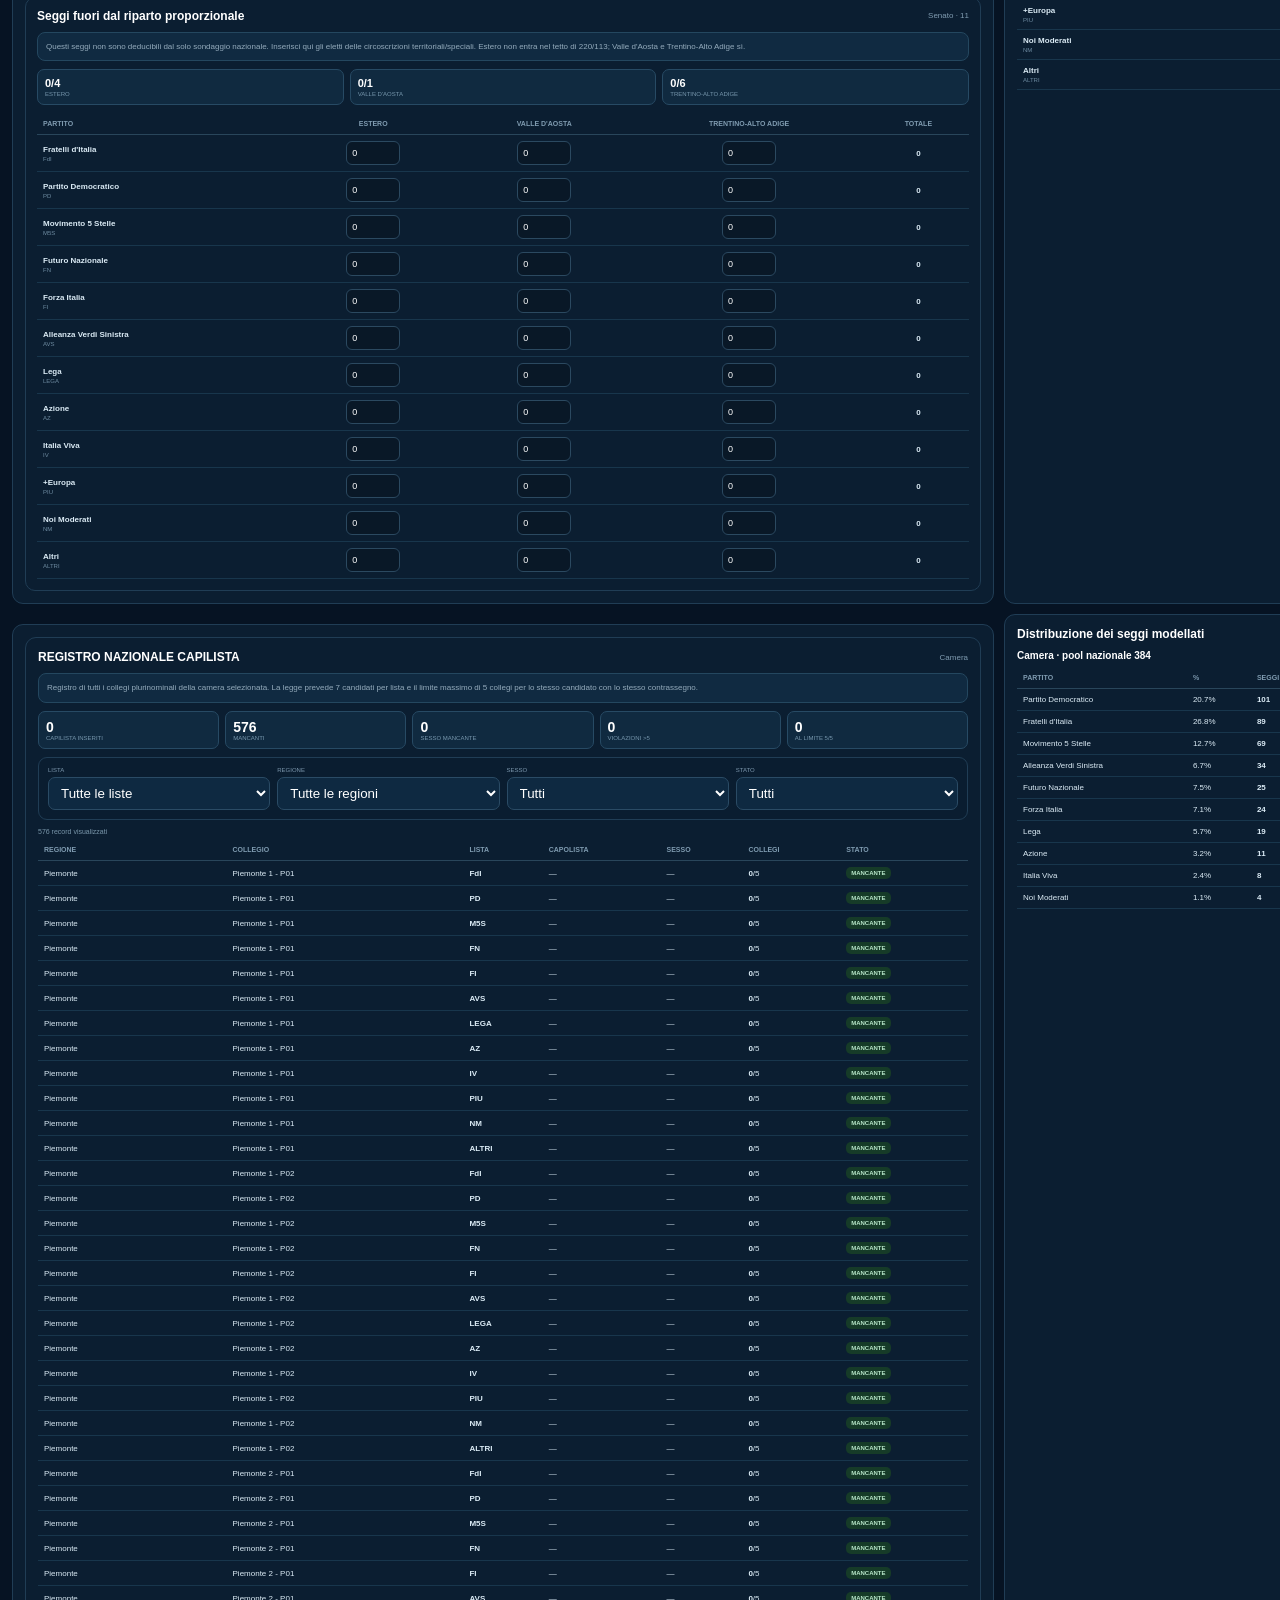
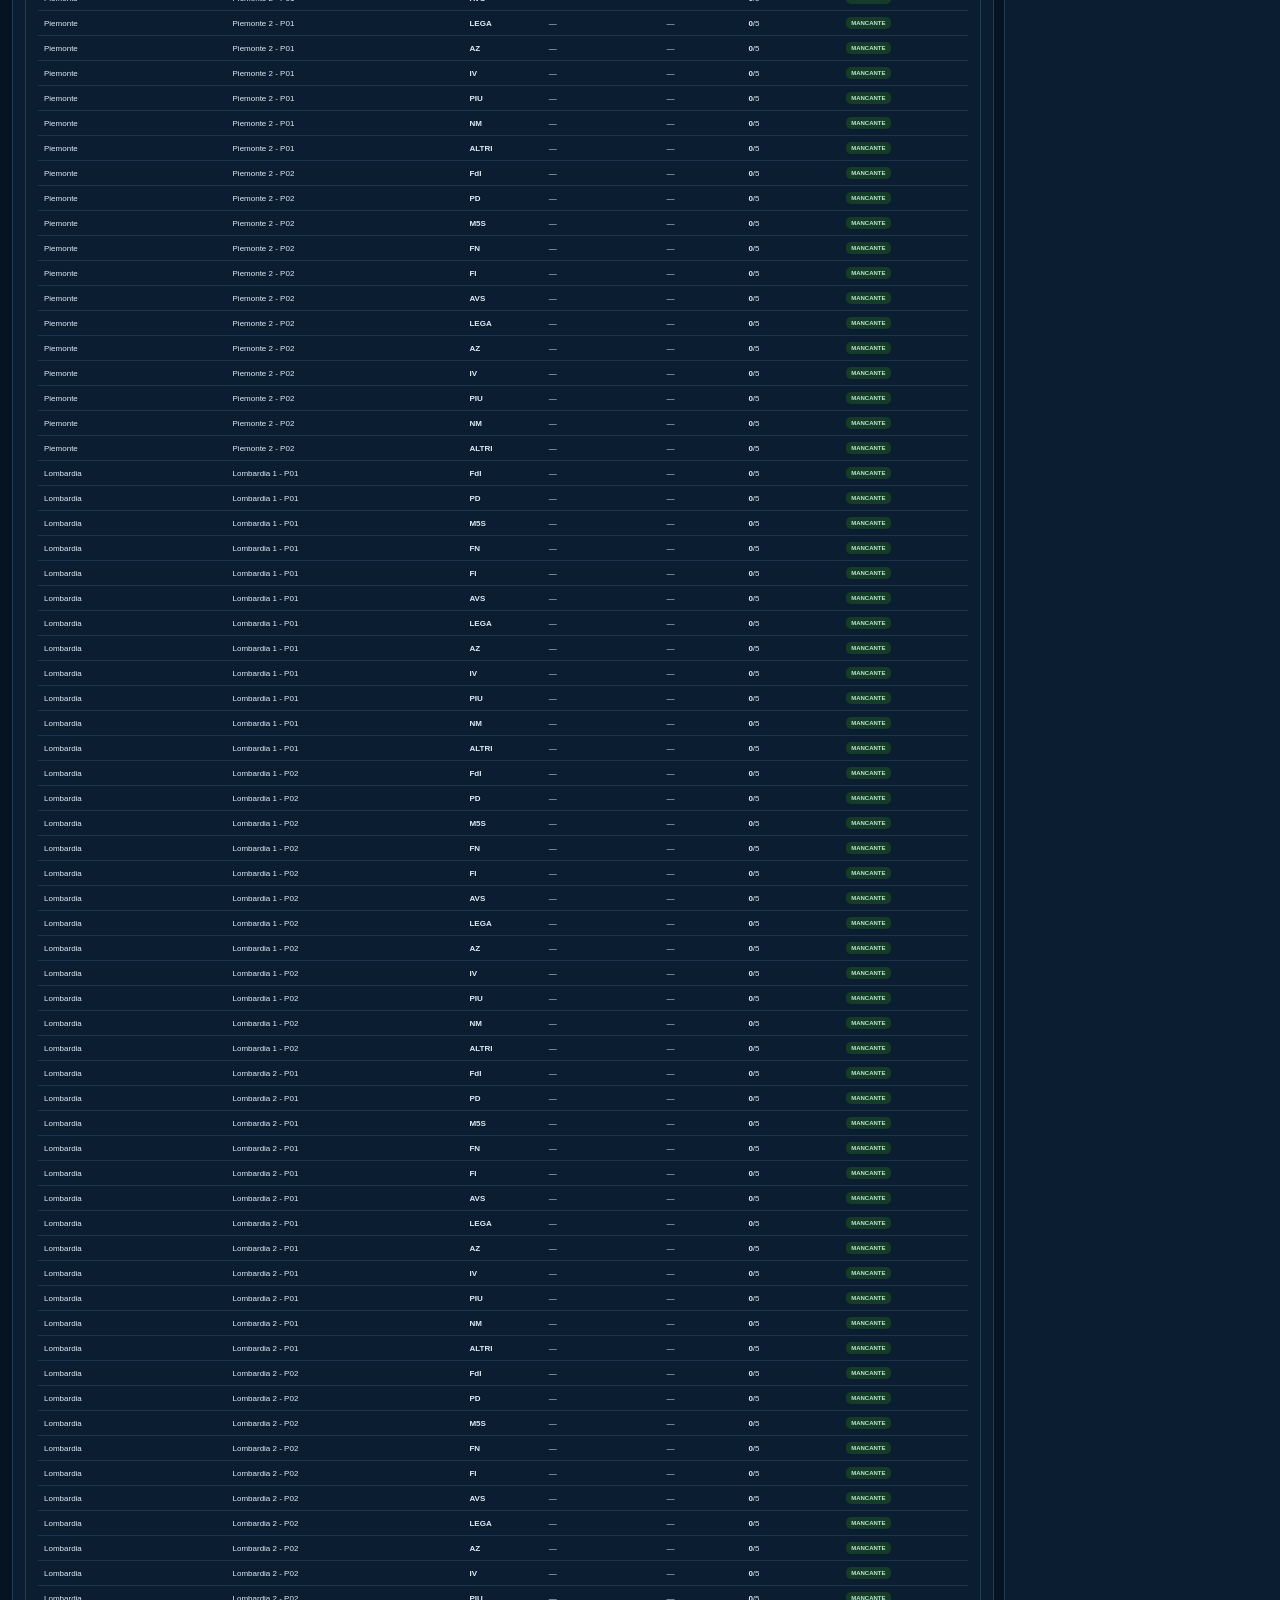
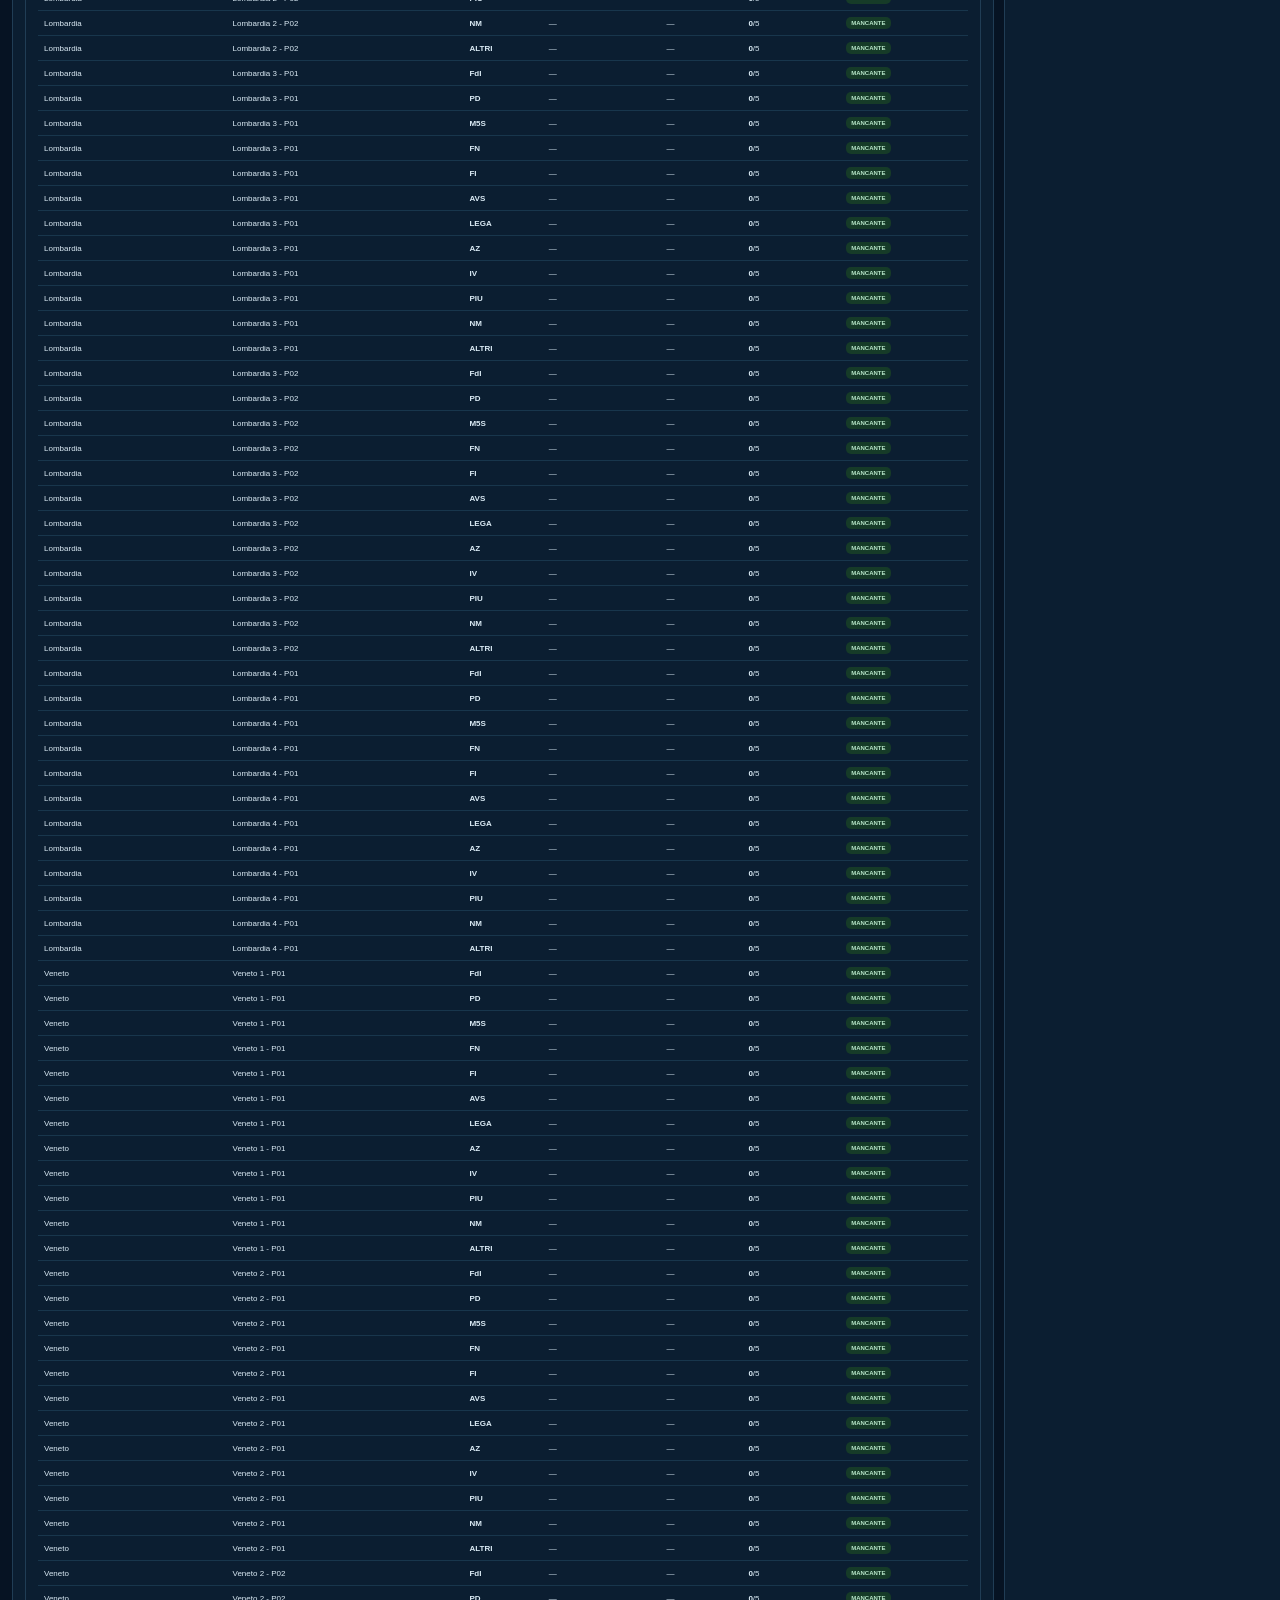
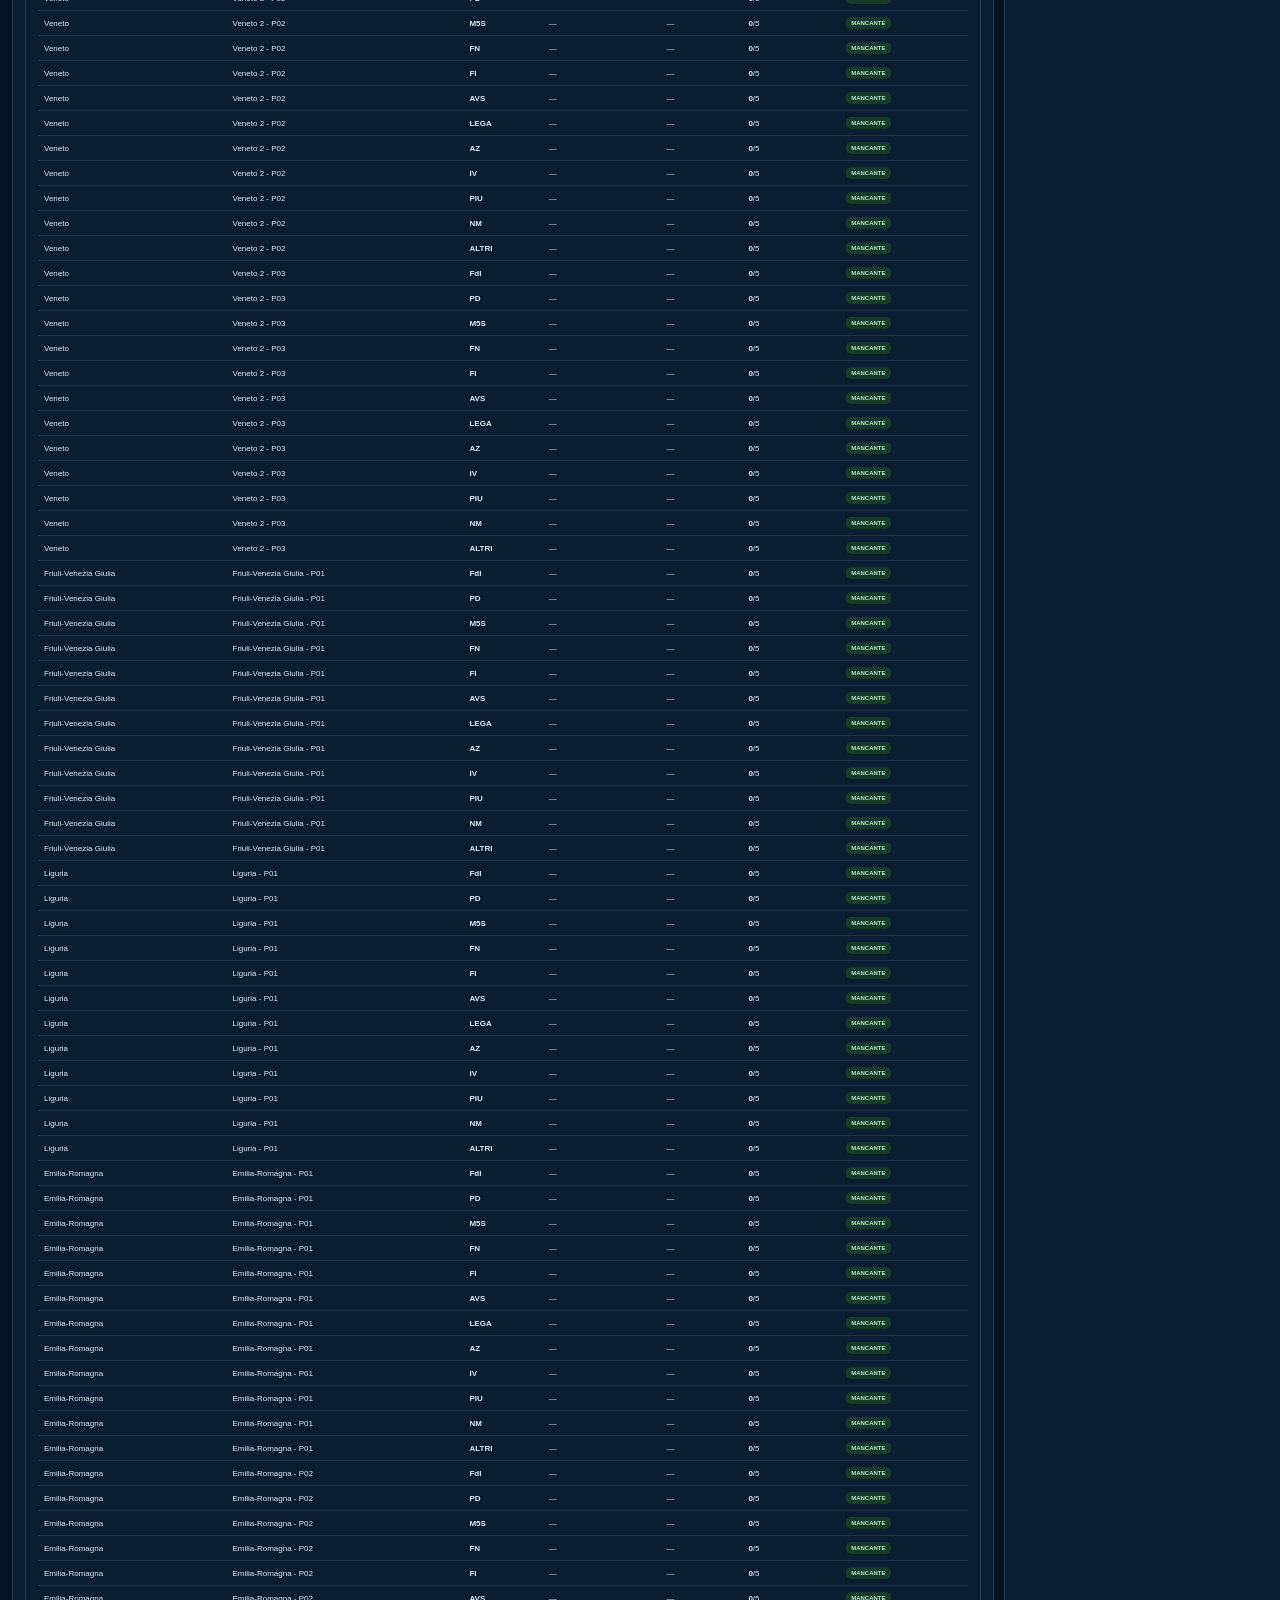
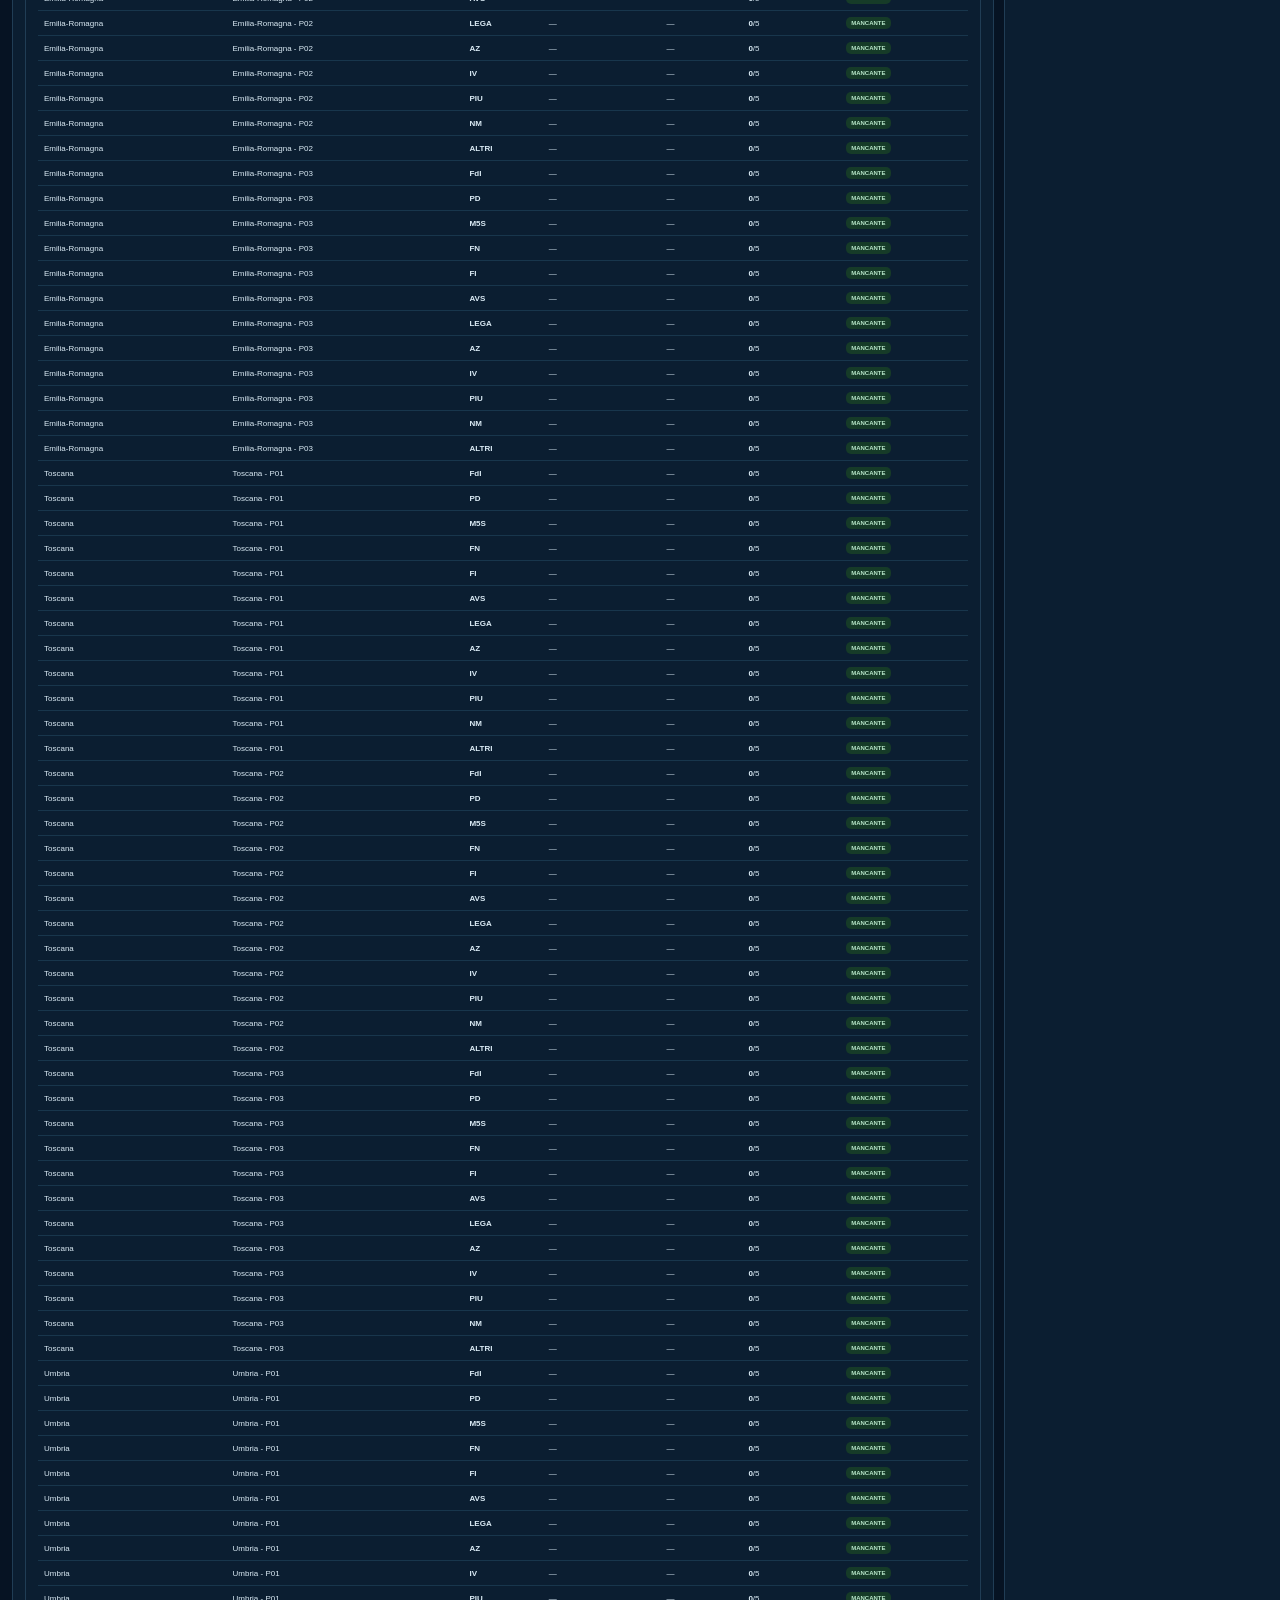
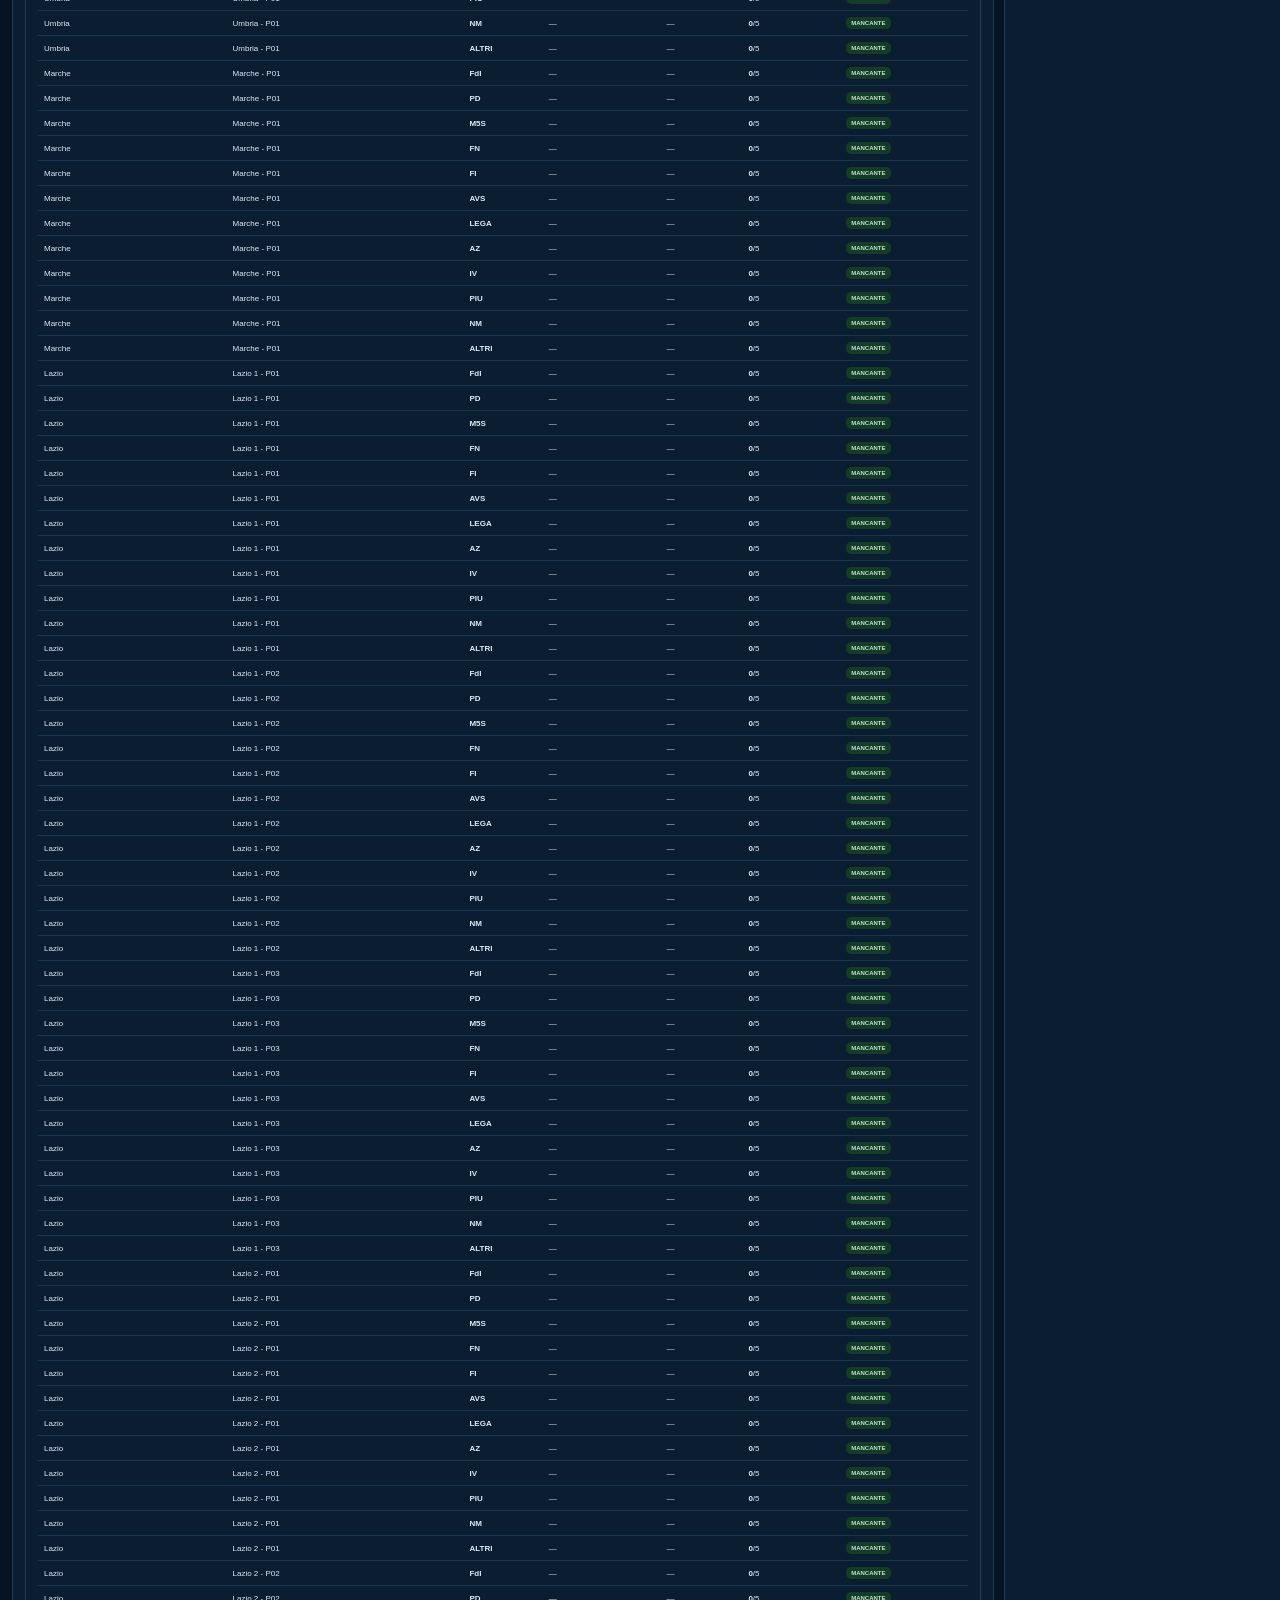
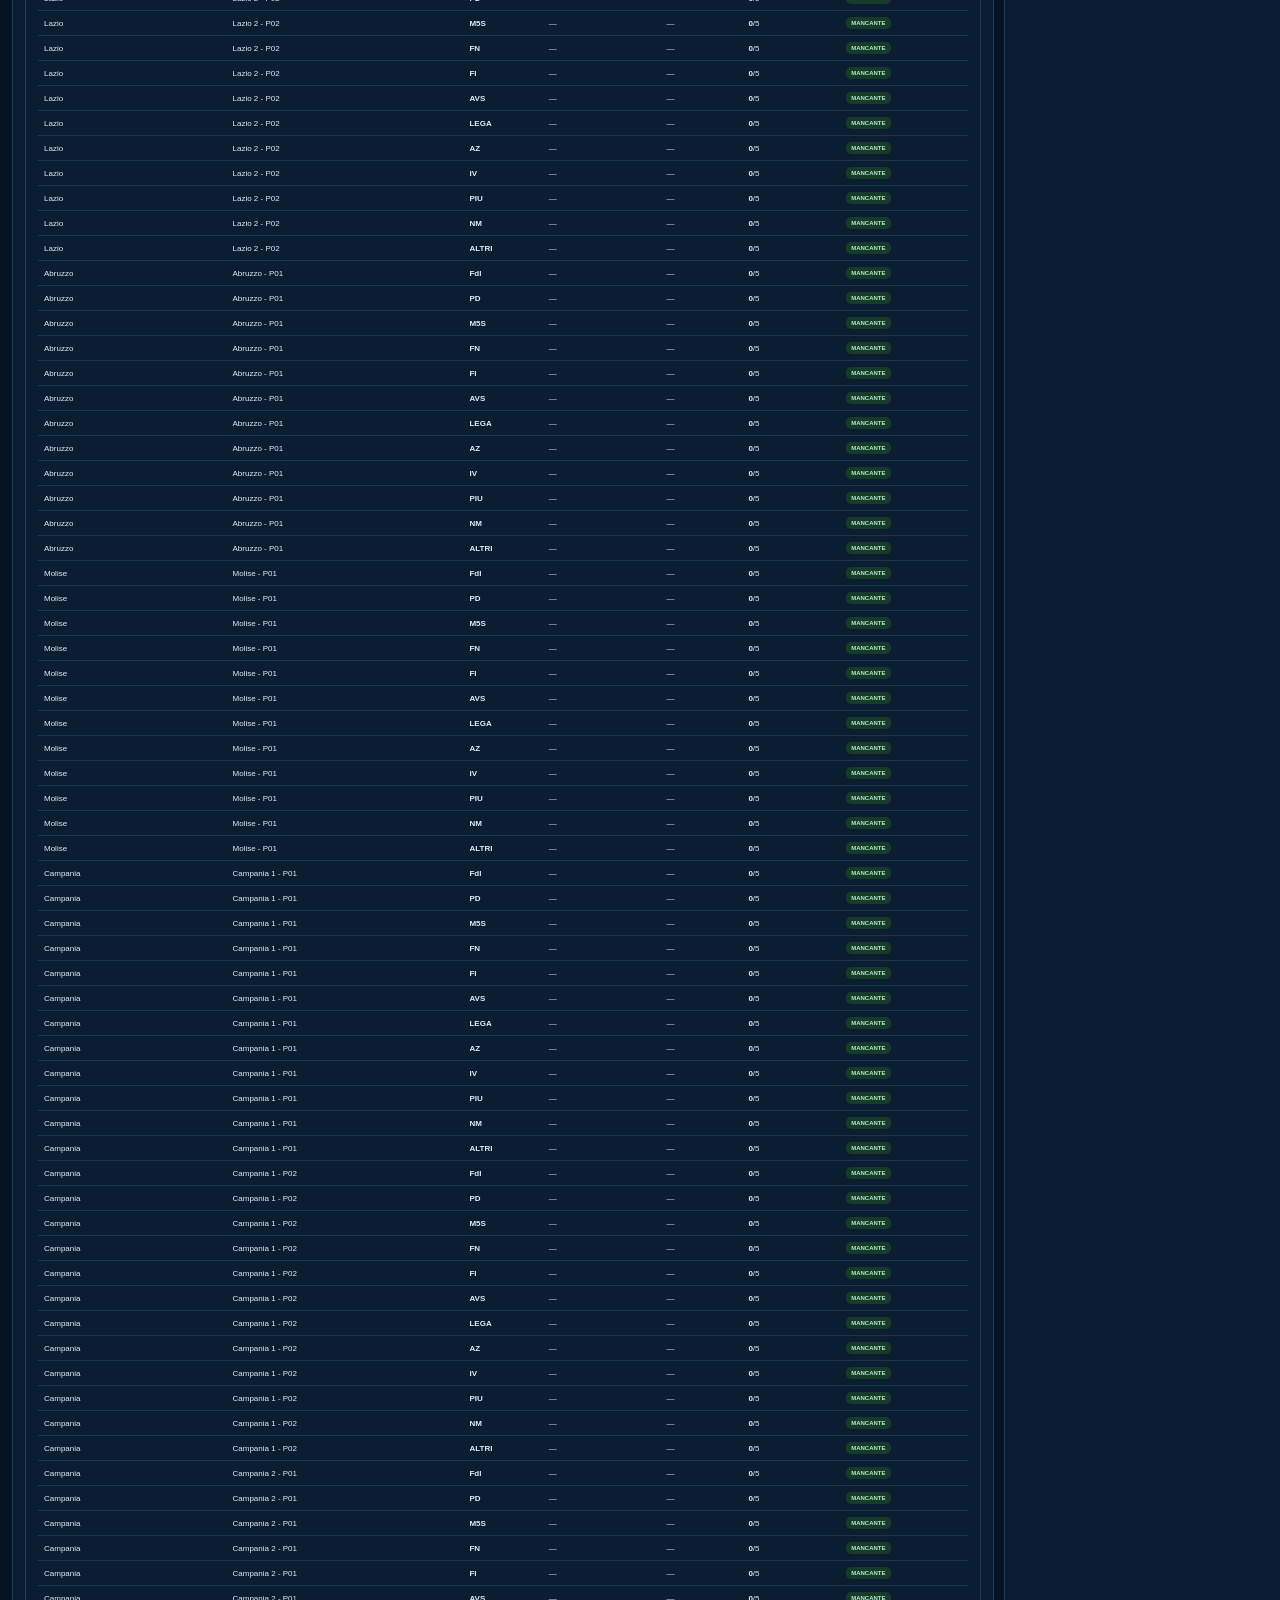
==== commit 9a7139d7: "Refresh Trend loader after clean rewrite" ====
--- a/sondaggi.html
+++ b/sondaggi.html
@@ -54,7 +54,7 @@
   (document.head||document.documentElement).appendChild(s);
   const trend=document.createElement("script");
   trend.id="sondaggi-trend-2018-2022";
-  trend.src="sondaggi-trend-2018-2022.js?v=20261012-trend4";
+  trend.src="sondaggi-trend-2018-2022.js?v=20261012-clean2";
   trend.async=false;
   trend.addEventListener("error",()=>{
     console.error("Sondaggi: impossibile caricare il modulo Trend storico 2018-2022.");
@@ -62,6 +62,6 @@
   (document.head||document.documentElement).appendChild(trend);
 })();
 </script>
-<!-- TREND_DEPLOY_VERSION 20261012-4 -->
+<!-- TREND_DEPLOY_VERSION 20261012-clean2 -->
 </body>
 </html>
